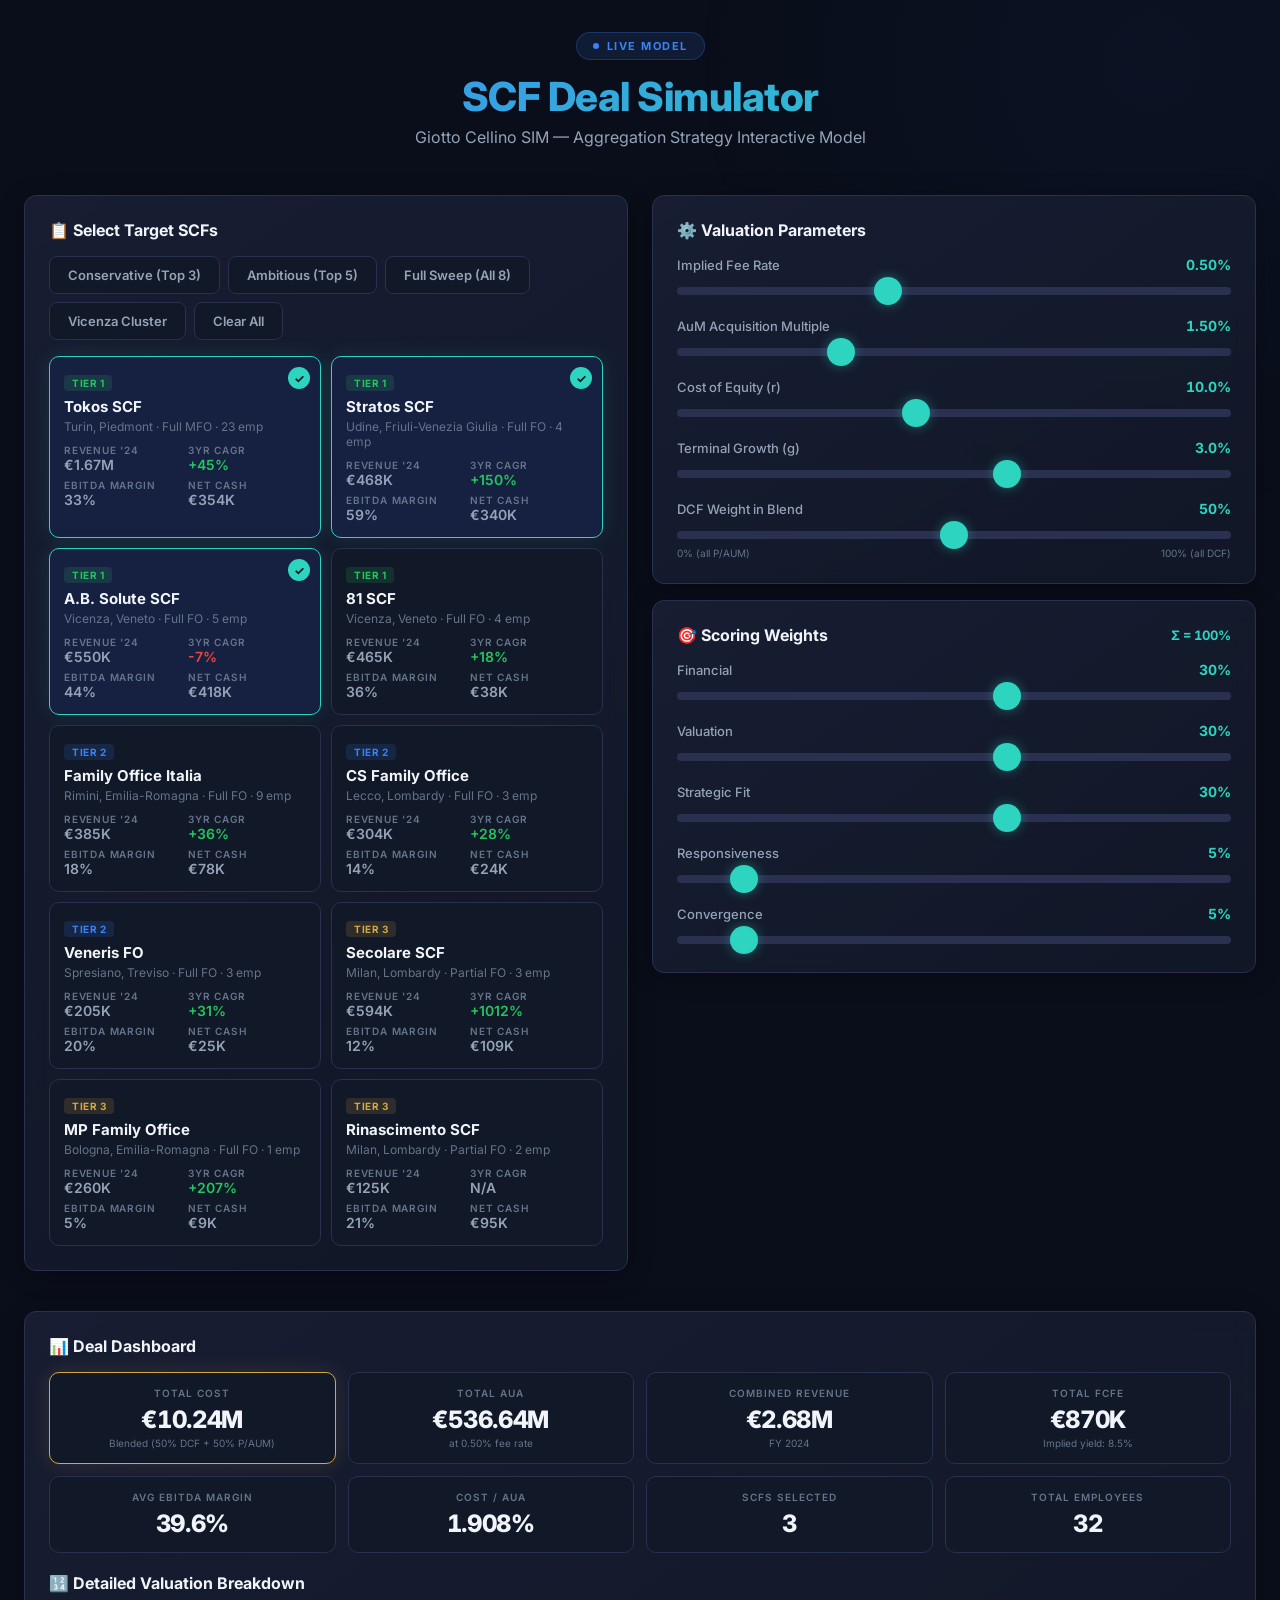
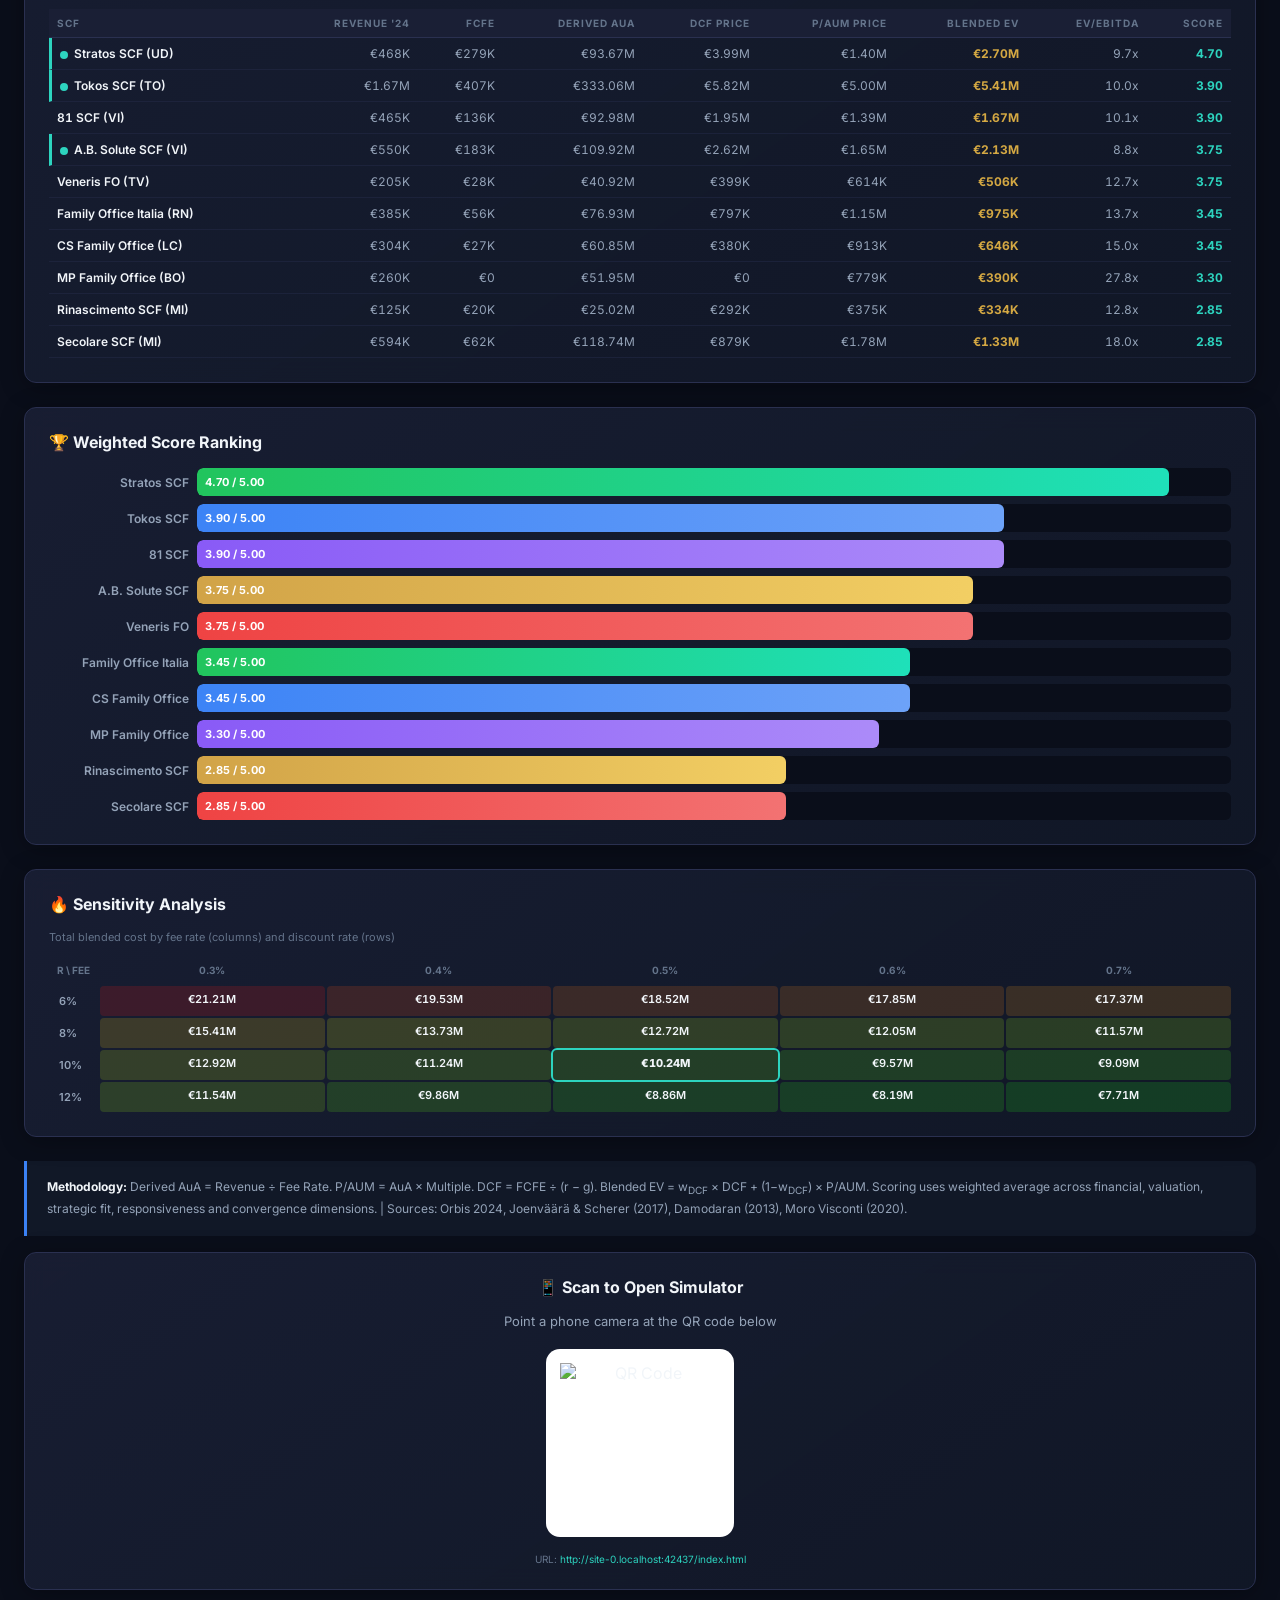
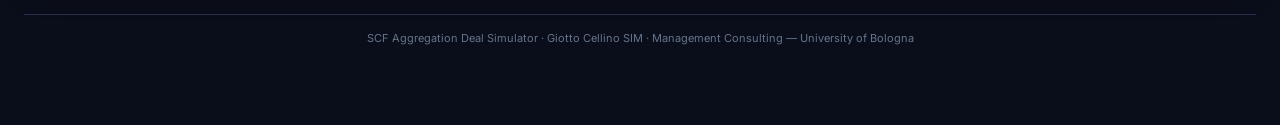
==== index.html @ 6fa48bc0 "Update index.html" ====
<!DOCTYPE html>
<html lang="en">

<head>
    <meta charset="UTF-8">
    <meta name="viewport" content="width=device-width, initial-scale=1.0, maximum-scale=1.0, user-scalable=no">
    <title>SCF Deal Simulator, Giotto Cellino SIM</title>
    <meta name="description" content="An Interactive deal simulator for the SCF aggregation, under Giotto Cellino">
    <link rel="preconnect" href="https://fonts.googleapis.com">
    <link href="https://fonts.googleapis.com/css2?family=Inter:wght@300;400;500;600;700;800&display=swap"
        rel="stylesheet">
    <style>
        /* ==========================================================
       DESIGN TOKENS
       ========================================================== */
        :root {
            --bg: #0a0e1a;
            --bg2: #111827;
            --card: #1a1f35;
            --card-hover: #1e2440;
            --card-sel: #162040;
            --bdr: #2a3050;
            --blue: #3b82f6;
            --teal: #2dd4bf;
            --gold: #d4a843;
            --green: #22c55e;
            --red: #ef4444;
            --txt: #f1f5f9;
            --txt2: #94a3b8;
            --txt3: #64748b;
            --font: 'Inter', -apple-system, BlinkMacSystemFont, sans-serif;
            --r: 12px;
        }

        *,
        *::before,
        *::after {
            margin: 0;
            padding: 0;
            box-sizing: border-box;
        }

        html {
            -webkit-text-size-adjust: 100%;
        }

        body {
            font-family: var(--font);
            background: var(--bg);
            color: var(--txt);
            min-height: 100vh;
            overflow-x: hidden;
            -webkit-font-smoothing: antialiased;
        }

        body::before {
            content: '';
            position: fixed;
            top: -50%;
            right: -30%;
            width: 80vw;
            height: 80vw;
            background: radial-gradient(circle, rgba(59, 130, 246, .04) 0%, transparent 65%);
            pointer-events: none;
            z-index: 0;
        }

        /* ==========================================================
       LAYOUT
       ========================================================== */
        .wrap {
            position: relative;
            z-index: 1;
            max-width: 1400px;
            margin: 0 auto;
            padding: 16px 12px 80px;
        }

        @media(min-width:640px) {
            .wrap {
                padding: 32px 24px 80px;
            }
        }

        /* Header */
        .hdr {
            text-align: center;
            margin-bottom: 24px;
        }

        @media(min-width:640px) {
            .hdr {
                margin-bottom: 48px;
            }
        }

        .badge {
            display: inline-flex;
            align-items: center;
            gap: 8px;
            padding: 6px 16px;
            border-radius: 999px;
            background: rgba(59, 130, 246, .12);
            border: 1px solid rgba(59, 130, 246, .25);
            font-size: 11px;
            font-weight: 700;
            color: var(--blue);
            text-transform: uppercase;
            letter-spacing: 1.5px;
            margin-bottom: 12px;
        }

        .badge::before {
            content: '';
            width: 6px;
            height: 6px;
            background: var(--blue);
            border-radius: 50%;
            animation: pulse 2s infinite;
        }

        @keyframes pulse {

            0%,
            100% {
                opacity: 1
            }

            50% {
                opacity: .4
            }
        }

        .hdr h1 {
            font-size: 24px;
            font-weight: 800;
            background: linear-gradient(135deg, #3b82f6, #2dd4bf);
            -webkit-background-clip: text;
            -webkit-text-fill-color: transparent;
            background-clip: text;
            letter-spacing: -.5px;
            margin-bottom: 6px;
        }

        @media(min-width:640px) {
            .hdr h1 {
                font-size: 40px;
            }
        }

        .hdr p {
            color: var(--txt2);
            font-size: 13px;
        }

        @media(min-width:640px) {
            .hdr p {
                font-size: 16px;
            }
        }

        /* Cards */
        .card {
            background: linear-gradient(145deg, rgba(26, 31, 53, .9), rgba(17, 24, 39, .95));
            border: 1px solid var(--bdr);
            border-radius: var(--r);
            padding: 16px;
            box-shadow: 0 4px 24px rgba(0, 0, 0, .3);
            backdrop-filter: blur(12px);
            margin-bottom: 16px;
            animation: fadeUp .5s ease both;
        }

        @media(min-width:640px) {
            .card {
                padding: 24px;
                margin-bottom: 24px;
            }
        }

        .card-t {
            font-size: 16px;
            font-weight: 700;
            color: var(--txt);
            margin-bottom: 16px;
        }

        /* Main 2-col grid */
        .grid2 {
            display: grid;
            grid-template-columns: 1fr;
            gap: 16px;
            margin-bottom: 16px;
        }

        @media(min-width:1024px) {
            .grid2 {
                grid-template-columns: 1fr 1fr;
                gap: 24px;
            }
        }

        /* ==========================================================
       QUICK-SELECT BUTTONS
       ========================================================== */
        .qbtns {
            display: grid;
            grid-template-columns: 1fr 1fr;
            gap: 8px;
            margin-bottom: 16px;
        }

        .qbtn {
            padding: 12px 8px;
            font-size: 12px;
            font-weight: 600;
            background: var(--bg2);
            border: 1px solid var(--bdr);
            border-radius: 8px;
            color: var(--txt2);
            cursor: pointer;
            text-align: center;
            font-family: var(--font);
            transition: all .2s;
            -webkit-tap-highlight-color: transparent;
            touch-action: manipulation;
        }

        .qbtn:last-child {
            grid-column: 1/-1;
        }

        .qbtn:hover,
        .qbtn:active,
        .qbtn.active {
            border-color: var(--blue);
            color: var(--blue);
            background: rgba(59, 130, 246, .1);
        }

        @media(min-width:640px) {
            .qbtns {
                display: flex;
                flex-wrap: wrap;
                gap: 8px;
            }

            .qbtn {
                padding: 10px 18px;
                font-size: 13px;
            }

            .qbtn:last-child {
                grid-column: auto;
            }
        }

        /* ==========================================================
       SCF CARDS GRID
       ========================================================== */
        .scf-grid {
            display: grid;
            grid-template-columns: 1fr;
            gap: 10px;
        }

        @media(min-width:640px) {
            .scf-grid {
                grid-template-columns: 1fr 1fr;
            }
        }

        @media(min-width:1400px) {
            .scf-grid {
                grid-template-columns: 1fr 1fr 1fr;
            }
        }

        .scf {
            position: relative;
            background: var(--bg2);
            border: 1.5px solid var(--bdr);
            border-radius: 10px;
            padding: 14px;
            cursor: pointer;
            user-select: none;
            transition: all .2s;
            -webkit-tap-highlight-color: transparent;
        }

        .scf:hover {
            background: var(--card-hover);
            border-color: var(--blue);
        }

        .scf:active {
            transform: scale(.98);
        }

        .scf.sel {
            background: var(--card-sel);
            border-color: var(--teal);
            box-shadow: 0 0 20px rgba(45, 212, 191, .12);
        }

        .scf .chk {
            position: absolute;
            top: 10px;
            right: 10px;
            width: 22px;
            height: 22px;
            background: var(--teal);
            border-radius: 50%;
            display: none;
            align-items: center;
            justify-content: center;
            font-size: 12px;
            font-weight: 700;
            color: var(--bg);
        }

        .scf.sel .chk {
            display: flex;
        }

        .scf .tier {
            display: inline-block;
            padding: 2px 8px;
            border-radius: 4px;
            font-size: 10px;
            font-weight: 700;
            text-transform: uppercase;
            letter-spacing: .5px;
            margin-bottom: 6px;
        }

        .t1 {
            background: rgba(34, 197, 94, .15);
            color: var(--green);
        }

        .t2 {
            background: rgba(59, 130, 246, .15);
            color: var(--blue);
        }

        .t3 {
            background: rgba(212, 168, 67, .15);
            color: var(--gold);
        }

        .scf .nm {
            font-size: 15px;
            font-weight: 700;
            margin-bottom: 3px;
        }

        .scf .loc {
            font-size: 12px;
            color: var(--txt3);
            margin-bottom: 10px;
        }

        .scf .metrics {
            display: grid;
            grid-template-columns: 1fr 1fr;
            gap: 6px;
        }

        .scf .ml {
            font-size: 10px;
            font-weight: 600;
            text-transform: uppercase;
            letter-spacing: .8px;
            color: var(--txt3);
        }

        .scf .mv {
            font-size: 14px;
            font-weight: 600;
            color: var(--txt2);
        }

        .pos {
            color: var(--green) !important;
        }

        .neg {
            color: var(--red) !important;
        }

        /* ==========================================================
       SLIDERS
       ========================================================== */
        .ctrl {
            margin-bottom: 18px;
        }

        .ctrl:last-child {
            margin-bottom: 0;
        }

        .ctrl-lbl {
            display: flex;
            justify-content: space-between;
            align-items: center;
            margin-bottom: 6px;
        }

        .ctrl-lbl span:first-child {
            font-size: 13px;
            font-weight: 500;
            color: var(--txt2);
        }

        .ctrl-v {
            font-size: 14px;
            font-weight: 700;
            color: var(--teal);
            font-variant-numeric: tabular-nums;
        }

        input[type=range] {
            -webkit-appearance: none;
            appearance: none;
            width: 100%;
            height: 8px;
            background: var(--bdr);
            border-radius: 4px;
            outline: none;
            cursor: pointer;
            touch-action: pan-x;
        }

        input[type=range]::-webkit-slider-thumb {
            -webkit-appearance: none;
            appearance: none;
            width: 28px;
            height: 28px;
            background: var(--teal);
            border-radius: 50%;
            box-shadow: 0 0 12px rgba(45, 212, 191, .4);
        }

        input[type=range]::-moz-range-thumb {
            width: 28px;
            height: 28px;
            background: var(--teal);
            border-radius: 50%;
            box-shadow: 0 0 12px rgba(45, 212, 191, .4);
            border: none;
        }

        .wt-total {
            margin-top: 10px;
            padding: 8px 12px;
            background: var(--bg);
            border-radius: 8px;
            font-size: 12px;
            color: var(--txt3);
        }

        .wt-total strong {
            font-variant-numeric: tabular-nums;
        }

        /* ==========================================================
       RESULT TILES
       ========================================================== */
        .rtiles {
            display: grid;
            grid-template-columns: 1fr 1fr;
            gap: 8px;
            margin-bottom: 12px;
        }

        @media(min-width:640px) {
            .rtiles {
                grid-template-columns: repeat(4, 1fr);
                gap: 12px;
            }
        }

        .rt {
            background: var(--bg2);
            border: 1px solid var(--bdr);
            border-radius: 10px;
            padding: 14px 10px;
            text-align: center;
        }

        .rt.hl {
            border-color: var(--gold);
            box-shadow: 0 0 20px rgba(212, 168, 67, .15);
        }

        .rt .rl {
            font-size: 10px;
            font-weight: 600;
            text-transform: uppercase;
            letter-spacing: 1px;
            color: var(--txt3);
            margin-bottom: 6px;
        }

        .rt .rv {
            font-size: 18px;
            font-weight: 800;
            color: var(--txt);
            font-variant-numeric: tabular-nums;
            letter-spacing: -.3px;
        }

        @media(min-width:640px) {
            .rt .rv {
                font-size: 24px;
            }
        }

        .rt .rs {
            font-size: 10px;
            color: var(--txt3);
            margin-top: 3px;
        }

        /* ==========================================================
       VALUATION TABLE
       ========================================================== */
        .tbl-wrap {
            overflow-x: auto;
            -webkit-overflow-scrolling: touch;
            margin-top: 12px;
        }

        .tbl {
            width: 100%;
            border-collapse: separate;
            border-spacing: 0;
            font-size: 12px;
            min-width: 650px;
        }

        .tbl thead th {
            position: sticky;
            top: 0;
            background: var(--card);
            font-size: 10px;
            font-weight: 700;
            text-transform: uppercase;
            letter-spacing: 1px;
            color: var(--txt3);
            padding: 8px 8px;
            text-align: right;
            border-bottom: 1px solid var(--bdr);
            white-space: nowrap;
        }

        .tbl thead th:first-child {
            text-align: left;
        }

        .tbl tbody td {
            padding: 8px 8px;
            text-align: right;
            color: var(--txt2);
            border-bottom: 1px solid rgba(42, 48, 80, .4);
            font-variant-numeric: tabular-nums;
            white-space: nowrap;
        }

        .tbl tbody td:first-child {
            text-align: left;
            font-weight: 600;
            color: var(--txt);
        }

        .tbl tbody tr:hover {
            background: rgba(59, 130, 246, .05);
        }

        .tbl tbody tr.sel-row td:first-child {
            border-left: 3px solid var(--teal);
        }

        /* ==========================================================
       BAR CHART
       ========================================================== */
        .bars {
            display: flex;
            flex-direction: column;
            gap: 8px;
            margin-top: 8px;
        }

        .bar-row {
            display: flex;
            align-items: center;
            gap: 8px;
        }

        .bar-name {
            width: 80px;
            font-size: 11px;
            font-weight: 600;
            color: var(--txt2);
            text-align: right;
            flex-shrink: 0;
            overflow: hidden;
            text-overflow: ellipsis;
            white-space: nowrap;
        }

        @media(min-width:640px) {
            .bar-name {
                width: 140px;
                font-size: 12px;
            }
        }

        .bar-track {
            flex: 1;
            height: 28px;
            background: var(--bg);
            border-radius: 6px;
            overflow: hidden;
        }

        .bar-fill {
            height: 100%;
            border-radius: 6px;
            display: flex;
            align-items: center;
            padding-left: 8px;
            font-size: 11px;
            font-weight: 700;
            color: #fff;
            white-space: nowrap;
            transition: width .5s cubic-bezier(.25, .46, .45, .94);
            min-width: fit-content;
        }

        /* ==========================================================
       SENSITIVITY HEATMAP
       ========================================================== */
        .sens-wrap {
            overflow-x: auto;
            -webkit-overflow-scrolling: touch;
        }

        .sens {
            display: grid;
            gap: 2px;
            font-size: 11px;
            min-width: 400px;
        }

        .sh {
            font-weight: 700;
            color: var(--txt3);
            padding: 8px;
            text-align: center;
            font-size: 10px;
            text-transform: uppercase;
        }

        .srl {
            font-weight: 600;
            color: var(--txt2);
            padding: 8px 10px;
            display: flex;
            align-items: center;
            white-space: nowrap;
            font-size: 11px;
        }

        .sc {
            padding: 6px;
            text-align: center;
            font-weight: 600;
            font-variant-numeric: tabular-nums;
            border-radius: 4px;
            font-size: 11px;
        }

        .sc.base {
            outline: 2px solid var(--teal);
            font-weight: 800;
        }

        /* Methodology */
        .meth {
            margin-top: 16px;
            padding: 16px 20px;
            background: var(--bg2);
            border-left: 3px solid var(--blue);
            border-radius: 0 8px 8px 0;
            font-size: 12px;
            color: var(--txt2);
            line-height: 1.7;
        }

        .meth strong {
            color: var(--txt);
        }

        /* QR */
        .qr-card {
            text-align: center;
            padding: 24px 16px;
        }

        .qr-card img {
            display: block;
            width: 160px;
            height: 160px;
            margin: 0 auto;
        }

        .qr-bg {
            display: inline-block;
            padding: 14px;
            background: #fff;
            border-radius: 14px;
            margin: 12px 0;
        }

        /* Footer */
        .ftr {
            text-align: center;
            margin-top: 24px;
            padding-top: 16px;
            border-top: 1px solid var(--bdr);
            font-size: 11px;
            color: var(--txt3);
        }

        /* Animations */
        @keyframes fadeUp {
            from {
                opacity: 0;
                transform: translateY(16px)
            }

            to {
                opacity: 1;
                transform: translateY(0)
            }
        }

        .card:nth-child(2) {
            animation-delay: .08s;
        }

        .card:nth-child(3) {
            animation-delay: .16s;
        }

        .card:nth-child(4) {
            animation-delay: .24s;
        }
    </style>
</head>

<body>
    <div class="wrap">

        <!-- HEADER -->
        <div class="hdr">
            <div class="badge">Live Model</div>
            <h1>SCF Deal Simulator</h1>
            <p>Giotto Cellino SIM — Aggregation Strategy Interactive Model</p>
        </div>

        <div class="grid2">
            <!-- ========== LEFT: SCF SELECTION ========== -->
            <div class="card">
                <div class="card-t">📋 Select Target SCFs</div>
                <div class="qbtns" id="qbtns"></div>
                <div class="scf-grid" id="scf-grid"></div>
            </div>

            <!-- ========== RIGHT: PARAMETERS ========== -->
            <div style="display:flex;flex-direction:column;gap:16px">
                <!-- Valuation Assumptions -->
                <div class="card" style="margin-bottom:0">
                    <div class="card-t">⚙️ Valuation Parameters</div>
                    <div class="ctrl">
                        <div class="ctrl-lbl"><span>Implied Fee Rate</span><span class="ctrl-v" id="v-fee">0.50%</span>
                        </div>
                        <input type="range" id="s-fee" min="0.2" max="1" step="0.01" value="0.5" oninput="up()">
                    </div>
                    <div class="ctrl">
                        <div class="ctrl-lbl"><span>AuM Acquisition Multiple</span><span class="ctrl-v"
                                id="v-aum">1.50%</span></div>
                        <input type="range" id="s-aum" min="0.5" max="4" step="0.05" value="1.5" oninput="up()">
                    </div>
                    <div class="ctrl">
                        <div class="ctrl-lbl"><span>Cost of Equity (r)</span><span class="ctrl-v"
                                id="v-disc">10.0%</span></div>
                        <input type="range" id="s-disc" min="4" max="18" step="0.5" value="10" oninput="up()">
                    </div>
                    <div class="ctrl">
                        <div class="ctrl-lbl"><span>Terminal Growth (g)</span><span class="ctrl-v"
                                id="v-grow">3.0%</span></div>
                        <input type="range" id="s-grow" min="0" max="5" step="0.5" value="3" oninput="up()">
                    </div>
                    <div class="ctrl">
                        <div class="ctrl-lbl"><span>DCF Weight in Blend</span><span class="ctrl-v"
                                id="v-dcfw">50%</span></div>
                        <input type="range" id="s-dcfw" min="0" max="100" step="5" value="50" oninput="up()">
                        <div
                            style="display:flex;justify-content:space-between;font-size:10px;color:var(--txt3);margin-top:4px">
                            <span>0% (all P/AUM)</span><span>100% (all DCF)</span>
                        </div>
                    </div>
                </div>

                <!-- Scoring Weights -->
                <div class="card" style="margin-bottom:0">
                    <div style="display:flex;justify-content:space-between;align-items:center;margin-bottom:16px">
                        <div class="card-t" style="margin-bottom:0">🎯 Scoring Weights</div>
                        <span id="tw"
                            style="font-size:13px;font-weight:700;color:var(--teal);font-variant-numeric:tabular-nums">Σ
                            = 100%</span>
                    </div>
                    <div class="ctrl">
                        <div class="ctrl-lbl"><span>Financial</span><span class="ctrl-v" id="v-wf">30%</span></div>
                        <input type="range" id="s-wf" min="0" max="50" step="5" value="30" oninput="up()">
                    </div>
                    <div class="ctrl">
                        <div class="ctrl-lbl"><span>Valuation</span><span class="ctrl-v" id="v-wv">30%</span></div>
                        <input type="range" id="s-wv" min="0" max="50" step="5" value="30" oninput="up()">
                    </div>
                    <div class="ctrl">
                        <div class="ctrl-lbl"><span>Strategic Fit</span><span class="ctrl-v" id="v-ws">30%</span></div>
                        <input type="range" id="s-ws" min="0" max="50" step="5" value="30" oninput="up()">
                    </div>
                    <div class="ctrl">
                        <div class="ctrl-lbl"><span>Responsiveness</span><span class="ctrl-v" id="v-wr">5%</span></div>
                        <input type="range" id="s-wr" min="0" max="50" step="5" value="5" oninput="up()">
                    </div>
                    <div class="ctrl">
                        <div class="ctrl-lbl"><span>Convergence</span><span class="ctrl-v" id="v-wc">5%</span></div>
                        <input type="range" id="s-wc" min="0" max="50" step="5" value="5" oninput="up()">
                    </div>
                </div>
            </div>
        </div>

        <!-- ========== DEAL DASHBOARD ========== -->
        <div class="card">
            <div class="card-t">📊 Deal Dashboard</div>
            <div class="rtiles" id="tiles-top"></div>
            <div class="rtiles" id="tiles-bot"></div>

            <!-- Valuation Table -->
            <div class="card-t" style="margin-top:20px">🔢 Detailed Valuation Breakdown</div>
            <div class="tbl-wrap">
                <table class="tbl">
                    <thead>
                        <tr>
                            <th>SCF</th>
                            <th>Revenue '24</th>
                            <th>FCFE</th>
                            <th>Derived AuA</th>
                            <th>DCF Price</th>
                            <th>P/AUM Price</th>
                            <th>Blended EV</th>
                            <th>EV/EBITDA</th>
                            <th>Score</th>
                        </tr>
                    </thead>
                    <tbody id="vtbody"></tbody>
                </table>
            </div>
        </div>

        <!-- ========== RANKING ========== -->
        <div class="card">
            <div class="card-t">🏆 Weighted Score Ranking</div>
            <div class="bars" id="bars"></div>
        </div>

        <!-- ========== SENSITIVITY ========== -->
        <div class="card">
            <div class="card-t">🔥 Sensitivity Analysis</div>
            <p style="font-size:11px;color:var(--txt3);margin-bottom:12px">Total blended cost by fee rate (columns) and
                discount rate (rows)</p>
            <div class="sens-wrap">
                <div class="sens" id="sens"></div>
            </div>
        </div>

        <!-- Methodology -->
        <div class="meth">
            <strong>Methodology:</strong> Derived AuA = Revenue ÷ Fee Rate. P/AUM = AuA × Multiple.
            DCF = FCFE ÷ (r − g). Blended EV = w<sub>DCF</sub> × DCF + (1−w<sub>DCF</sub>) × P/AUM.
            Scoring uses weighted average across financial, valuation, strategic fit, responsiveness and convergence
            dimensions.
            | Sources: Orbis 2024, Joenväärä &amp; Scherer (2017), Damodaran (2013), Moro Visconti (2020).
        </div>

        <!-- QR Code -->
        <div class="card qr-card" style="margin-top:16px">
            <div class="card-t">📱 Scan to Open Simulator</div>
            <p style="color:var(--txt2);font-size:13px;margin-bottom:8px">Point a phone camera at the QR code below</p>
            <div class="qr-bg"><img id="qr-img" src="" alt="QR Code"></div>
            <p style="font-size:10px;color:var(--txt3);margin-top:4px">URL: <span id="qr-url"
                    style="color:var(--teal)">loading…</span></p>
        </div>

        <div class="ftr">SCF Aggregation Deal Simulator · Giotto Cellino SIM · Management Consulting — University of
            Bologna</div>
    </div>

    <script>
        /* ==================================================================
           DATA — Edit SCF information here.
           Each object = one SCF target. Add/remove as needed.
           ================================================================== */
        const D = [
            { id: "tokos", name: "Tokos SCF", city: "TO", region: "Turin, Piedmont", tier: 1, emp: 23, rev: 1665292, ebitda: 542000, fcfe: 407310, cash: 354000, cagr: 0.45, fo: "Full MFO", dist: 36, sF: 5, sV: 3, sS: 5, sR: 0, sC: 0 },
            { id: "stratos", name: "Stratos SCF", city: "UD", region: "Udine, Friuli-Venezia Giulia", tier: 1, emp: 4, rev: 468329, ebitda: 278000, fcfe: 279383, cash: 340000, cagr: 1.50, fo: "Full FO", dist: 154, sF: 5, sV: 4, sS: 5, sR: 5, sC: 5 },
            { id: "absolut", name: "A.B. Solute SCF", city: "VI", region: "Vicenza, Veneto", tier: 1, emp: 5, rev: 549593, ebitda: 242000, fcfe: 183184, cash: 418000, cagr: -0.07, fo: "Full FO", dist: 40, sF: 4, sV: 5, sS: 3.5, sR: 0, sC: 0 },
            { id: "81scf", name: "81 SCF", city: "VI", region: "Vicenza, Veneto", tier: 1, emp: 4, rev: 464888, ebitda: 166000, fcfe: 136310, cash: 38000, cagr: 0.18, fo: "Full FO", dist: 34, sF: 4, sV: 4, sS: 5, sR: 0, sC: 0 },
            { id: "foitalia", name: "Family Office Italia", city: "RN", region: "Rimini, Emilia-Romagna", tier: 2, emp: 9, rev: 384647, ebitda: 71000, fcfe: 55764, cash: 78000, cagr: 0.36, fo: "Full FO", dist: 236, sF: 4, sV: 4, sS: 3.5, sR: 0, sC: 0 },
            { id: "csfo", name: "CS Family Office", city: "LC", region: "Lecco, Lombardy", tier: 2, emp: 3, rev: 304252, ebitda: 43000, fcfe: 26567, cash: 24000, cagr: 0.28, fo: "Full FO", dist: 228, sF: 3, sV: 5, sS: 3.5, sR: 0, sC: 0 },
            { id: "veneris", name: "Veneris FO", city: "TV", region: "Spresiano, Treviso", tier: 2, emp: 3, rev: 204614, ebitda: 40000, fcfe: 27906, cash: 25000, cagr: 0.31, fo: "Full FO", dist: 72, sF: 3, sV: 5, sS: 4.5, sR: 0, sC: 0 },
            { id: "secolare", name: "Secolare SCF", city: "MI", region: "Milan, Lombardy", tier: 3, emp: 3, rev: 593717, ebitda: 74000, fcfe: 61540, cash: 109000, cagr: 10.12, fo: "Partial FO", dist: 233, sF: 3, sV: 4, sS: 2.5, sR: 0, sC: 0 },
            { id: "mpfo", name: "MP Family Office", city: "BO", region: "Bologna, Emilia-Romagna", tier: 3, emp: 1, rev: 259736, ebitda: 14000, fcfe: 0, cash: 9000, cagr: 2.07, fo: "Full FO", dist: 130, sF: 2, sV: 5, sS: 4, sR: 0, sC: 0 },
            { id: "rinascimento", name: "Rinascimento SCF", city: "MI", region: "Milan, Lombardy", tier: 3, emp: 2, rev: 125105, ebitda: 26000, fcfe: 20447, cash: 95000, cagr: null, fo: "Partial FO", dist: 243, sF: 2, sV: 5, sS: 2.5, sR: 0, sC: 0 },
        ];

        const SCENARIOS = {
            conservative: ["tokos", "stratos", "absolut"],
            ambitious: ["tokos", "stratos", "absolut", "81scf", "foitalia"],
            fullsweep: ["tokos", "stratos", "absolut", "81scf", "foitalia", "secolare", "veneris", "csfo"],
            vicenza: ["stratos", "absolut", "81scf"],
            none: [],
        };
        const SCEN_LABELS = [
            { label: "Conservative (Top 3)", k: "conservative" },
            { label: "Ambitious (Top 5)", k: "ambitious" },
            { label: "Full Sweep (All 8)", k: "fullsweep" },
            { label: "Vicenza Cluster", k: "vicenza" },
            { label: "Clear All", k: "none" },
        ];

        const BAR_COLORS = [
            'linear-gradient(90deg,hsl(142,71%,45%),hsl(168,76%,50%))',
            'linear-gradient(90deg,hsl(217,91%,60%),hsl(217,91%,70%))',
            'linear-gradient(90deg,hsl(258,90%,66%),hsl(258,90%,76%))',
            'linear-gradient(90deg,hsl(40,60%,55%),hsl(45,85%,67%))',
            'linear-gradient(90deg,hsl(0,84%,60%),hsl(0,84%,70%))',
        ];
        const FEES = [0.003, 0.004, 0.005, 0.006, 0.007];
        const DISCS = [0.06, 0.08, 0.10, 0.12];

        /* ==================================================================
           STATE
           ================================================================== */
        let sel = new Set(SCENARIOS.conservative);

        /* ==================================================================
           HELPERS
           ================================================================== */
        function fmt(v) {
            if (v == null || isNaN(v)) return '—';
            if (Math.abs(v) >= 1e9) return '€' + (v / 1e9).toFixed(2) + 'B';
            if (Math.abs(v) >= 1e6) return '€' + (v / 1e6).toFixed(2) + 'M';
            if (Math.abs(v) >= 1e3) return '€' + (v / 1e3).toFixed(0) + 'K';
            return '€' + v.toFixed(0);
        }
        function gp() {
            return {
                fee: +document.getElementById('s-fee').value / 100,
                aum: +document.getElementById('s-aum').value / 100,
                disc: +document.getElementById('s-disc').value / 100,
                grow: +document.getElementById('s-grow').value / 100,
                dcfw: +document.getElementById('s-dcfw').value / 100,
                wF: +document.getElementById('s-wf').value / 100,
                wV: +document.getElementById('s-wv').value / 100,
                wS: +document.getElementById('s-ws').value / 100,
                wR: +document.getElementById('s-wr').value / 100,
                wC: +document.getElementById('s-wc').value / 100,
            };
        }
        function val(s, p) {
            const aua = s.rev / p.fee;
            const pAUM = aua * p.aum;
            let dcf = 0;
            if (p.disc > p.grow && s.fcfe > 0) dcf = s.fcfe / (p.disc - p.grow);
            const bl = p.dcfw * dcf + (1 - p.dcfw) * pAUM;
            const evEb = s.ebitda > 0 ? bl / s.ebitda : null;
            return { aua, dcf, pAUM, bl, evEb };
        }
        function score(s, p) {
            const tw = p.wF + p.wV + p.wS + p.wR + p.wC;
            if (tw === 0) return 0;
            return (s.sF * p.wF + s.sV * p.wV + s.sS * p.wS + s.sR * p.wR + s.sC * p.wC) / tw;
        }

        /* ==================================================================
           BUILD UI
           ================================================================== */
        function buildQbtns() {
            const c = document.getElementById('qbtns');
            SCEN_LABELS.forEach(b => {
                const btn = document.createElement('button');
                btn.className = 'qbtn';
                btn.textContent = b.label;
                btn.onclick = () => { sel = new Set(SCENARIOS[b.k] || []); render(); };
                c.appendChild(btn);
            });
        }

        function renderCards() {
            const g = document.getElementById('scf-grid');
            g.innerHTML = '';
            D.forEach(s => {
                const isSel = sel.has(s.id);
                const cagrTxt = s.cagr !== null ? (s.cagr >= 0 ? '+' : '') + (s.cagr * 100).toFixed(0) + '%' : 'N/A';
                const margin = ((s.ebitda / s.rev) * 100).toFixed(0) + '%';
                const d = document.createElement('div');
                d.className = 'scf' + (isSel ? ' sel' : '');
                d.onclick = () => { if (sel.has(s.id)) sel.delete(s.id); else sel.add(s.id); render(); };
                d.innerHTML = `
      <div class="chk">✓</div>
      <span class="tier t${s.tier}">Tier ${s.tier}</span>
      <div class="nm">${s.name}</div>
      <div class="loc">${s.region} · ${s.fo} · ${s.emp} emp</div>
      <div class="metrics">
        <div><div class="ml">Revenue '24</div><div class="mv">${fmt(s.rev)}</div></div>
        <div><div class="ml">3yr CAGR</div><div class="mv ${s.cagr !== null ? (s.cagr >= 0 ? 'pos' : 'neg') : ''}">${cagrTxt}</div></div>
        <div><div class="ml">EBITDA Margin</div><div class="mv">${margin}</div></div>
        <div><div class="ml">Net Cash</div><div class="mv">${fmt(s.cash)}</div></div>
      </div>`;
                g.appendChild(d);
            });
        }

        function render() {
            const p = gp();

            // Update slider labels
            document.getElementById('v-fee').textContent = (p.fee * 100).toFixed(2) + '%';
            document.getElementById('v-aum').textContent = (p.aum * 100).toFixed(2) + '%';
            document.getElementById('v-disc').textContent = (p.disc * 100).toFixed(1) + '%';
            document.getElementById('v-grow').textContent = (p.grow * 100).toFixed(1) + '%';
            document.getElementById('v-dcfw').textContent = (p.dcfw * 100).toFixed(0) + '%';
            document.getElementById('v-wf').textContent = (p.wF * 100).toFixed(0) + '%';
            document.getElementById('v-wv').textContent = (p.wV * 100).toFixed(0) + '%';
            document.getElementById('v-ws').textContent = (p.wS * 100).toFixed(0) + '%';
            document.getElementById('v-wr').textContent = (p.wR * 100).toFixed(0) + '%';
            document.getElementById('v-wc').textContent = (p.wC * 100).toFixed(0) + '%';
            const tw = p.wF + p.wV + p.wS + p.wR + p.wC;
            const twEl = document.getElementById('tw');
            twEl.textContent = 'Σ = ' + (tw * 100).toFixed(0) + '%';
            twEl.style.color = Math.abs(tw - 1) < .001 ? 'var(--teal)' : 'var(--red)';

            renderCards();

            // Compute all valuations + scores
            const all = D.map(s => ({ ...s, ...val(s, p), sc: score(s, p), isSel: sel.has(s.id) }))
                .sort((a, b) => b.sc - a.sc);

            const selArr = all.filter(s => s.isSel);

            // Totals
            const tCost = selArr.reduce((s, v) => s + v.bl, 0);
            const tAuA = selArr.reduce((s, v) => s + v.aua, 0);
            const tRev = selArr.reduce((s, v) => s + v.rev, 0);
            const tFCFE = selArr.reduce((s, v) => s + v.fcfe, 0);
            const tEmp = selArr.reduce((s, v) => s + v.emp, 0);
            const tEB = selArr.reduce((s, v) => s + v.ebitda, 0);
            const margin = tRev > 0 ? tEB / tRev : 0;
            const cpAuA = tAuA > 0 ? tCost / tAuA * 100 : 0;
            const n = selArr.length;

            function tile(lbl, v, sub, hl) {
                return `<div class="rt${hl ? ' hl' : ''}"><div class="rl">${lbl}</div><div class="rv">${v}</div>${sub ? '<div class="rs">' + sub + '</div>' : ''}</div>`;
            }

            document.getElementById('tiles-top').innerHTML =
                tile('Total Cost', n ? fmt(tCost) : '—', n ? `Blended (${(p.dcfw * 100).toFixed(0)}% DCF + ${((1 - p.dcfw) * 100).toFixed(0)}% P/AUM)` : '', true) +
                tile('Total AuA', n ? fmt(tAuA) : '—', n ? `at ${(p.fee * 100).toFixed(2)}% fee rate` : '') +
                tile('Combined Revenue', n ? fmt(tRev) : '—', n ? 'FY 2024' : '') +
                tile('Total FCFE', n ? fmt(tFCFE) : '—', n ? `Implied yield: ${tCost > 0 ? (tFCFE / tCost * 100).toFixed(1) : 0}%` : '');

            document.getElementById('tiles-bot').innerHTML =
                tile('Avg EBITDA Margin', n ? (margin * 100).toFixed(1) + '%' : '—') +
                tile('Cost / AuA', n ? cpAuA.toFixed(3) + '%' : '—') +
                tile('SCFs Selected', '' + n) +
                tile('Total Employees', n ? '' + tEmp : '—');

            // Valuation table
            const tb = document.getElementById('vtbody');
            tb.innerHTML = all.map(v => {
                const cls = v.isSel ? ' class="sel-row"' : '';
                const dot = v.isSel ? `<span style="display:inline-block;width:8px;height:8px;border-radius:50%;background:var(--teal);margin-right:6px;vertical-align:middle"></span>` : '';
                return `<tr${cls}>
      <td>${dot}${v.name} (${v.city})</td>
      <td>${fmt(v.rev)}</td><td>${fmt(v.fcfe)}</td>
      <td>${fmt(v.aua)}</td><td>${fmt(v.dcf)}</td><td>${fmt(v.pAUM)}</td>
      <td style="font-weight:700;color:var(--gold)">${fmt(v.bl)}</td>
      <td>${v.evEb !== null ? v.evEb.toFixed(1) + 'x' : '—'}</td>
      <td style="font-weight:700;color:var(--teal)">${v.sc.toFixed(2)}</td>
    </tr>`;
            }).join('');

            // Ranking bars
            const barsEl = document.getElementById('bars');
            barsEl.innerHTML = all.map((v, i) => {
                const pct = (v.sc / 5 * 100).toFixed(1);
                return `<div class="bar-row">
      <div class="bar-name">${v.name}</div>
      <div class="bar-track"><div class="bar-fill" style="width:${pct}%;background:${BAR_COLORS[i % BAR_COLORS.length]}">${v.sc.toFixed(2)} / 5.00</div></div>
    </div>`;
            }).join('');

            // Sensitivity
            if (n === 0) {
                document.getElementById('sens').innerHTML = '<div style="text-align:center;color:var(--txt3);padding:20px;grid-column:1/-1">Select SCFs to see sensitivity analysis</div>';
                document.getElementById('sens').style.gridTemplateColumns = '1fr';
                return;
            }
            const sG = document.getElementById('sens');
            sG.style.gridTemplateColumns = `auto repeat(${FEES.length},1fr)`;
            let html = '<div class="sh">r \\ fee</div>';
            FEES.forEach(f => html += `<div class="sh">${(f * 100).toFixed(1)}%</div>`);
            const allVals = DISCS.map(r => FEES.map(f => {
                let t = 0; selArr.forEach(s => t += val(s, { ...p, fee: f, disc: r }).bl); return t;
            }));
            const flat = allVals.flat();
            const mn = Math.min(...flat), mx = Math.max(...flat);
            DISCS.forEach((r, ri) => {
                html += `<div class="srl">${(r * 100).toFixed(0)}%</div>`;
                FEES.forEach((f, fi) => {
                    const v = allVals[ri][fi];
                    const ratio = mx > mn ? (v - mn) / (mx - mn) : .5;
                    const hue = (1 - ratio) * 120;
                    const isBase = Math.abs(f - p.fee) < .0001 && Math.abs(r - p.disc) < .005;
                    html += `<div class="sc${isBase ? ' base' : ''}" style="background:hsla(${hue},70%,40%,.25)">${fmt(v)}</div>`;
                });
            });
            sG.innerHTML = html;
        }

        function up() { render(); }

        /* ==================================================================
           INIT
           ================================================================== */
        buildQbtns();
        render();

        // QR code auto-generation
        (function () {
            const url = window.location.href;
            document.getElementById('qr-img').src = 'https://api.qrserver.com/v1/create-qr-code/?size=360x360&margin=0&data=' + encodeURIComponent(url);
            document.getElementById('qr-url').textContent = url.length > 55 ? url.slice(0, 52) + '…' : url;
        })();
    </script>
</body>

</html>
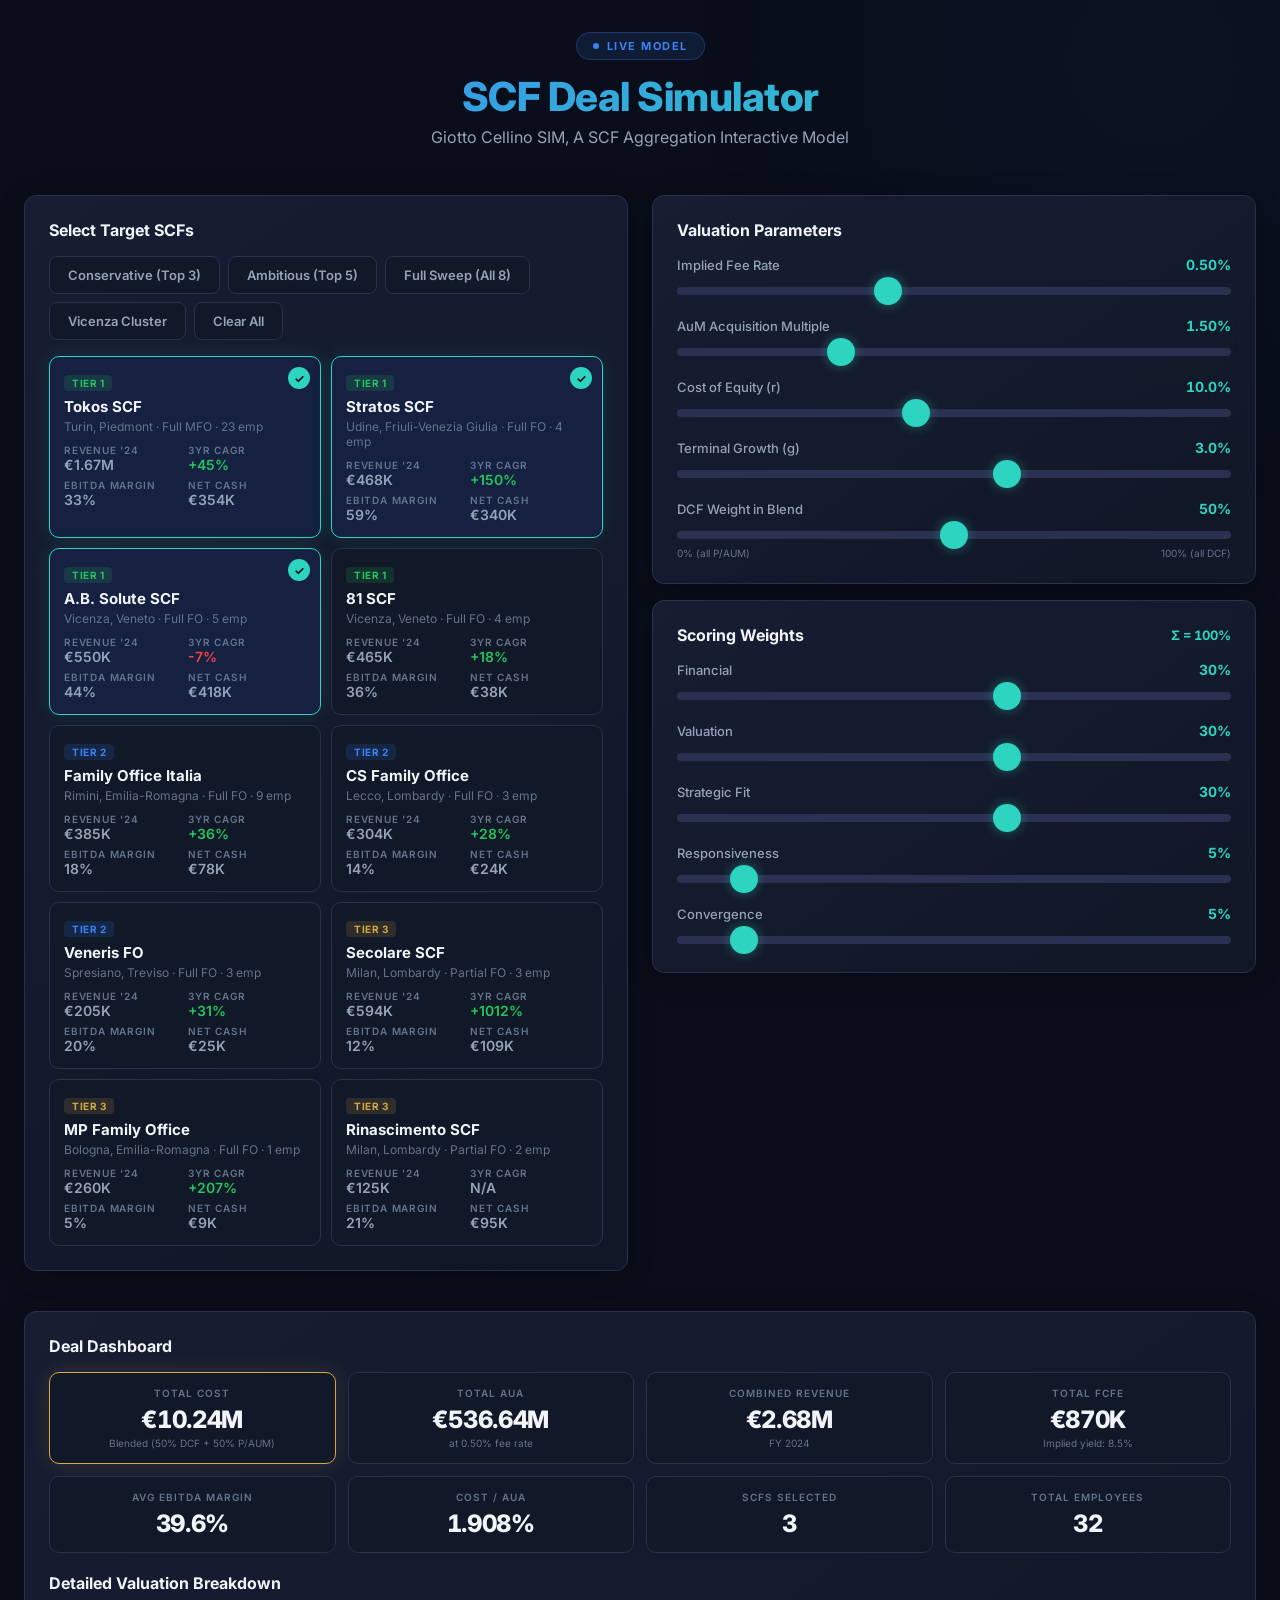
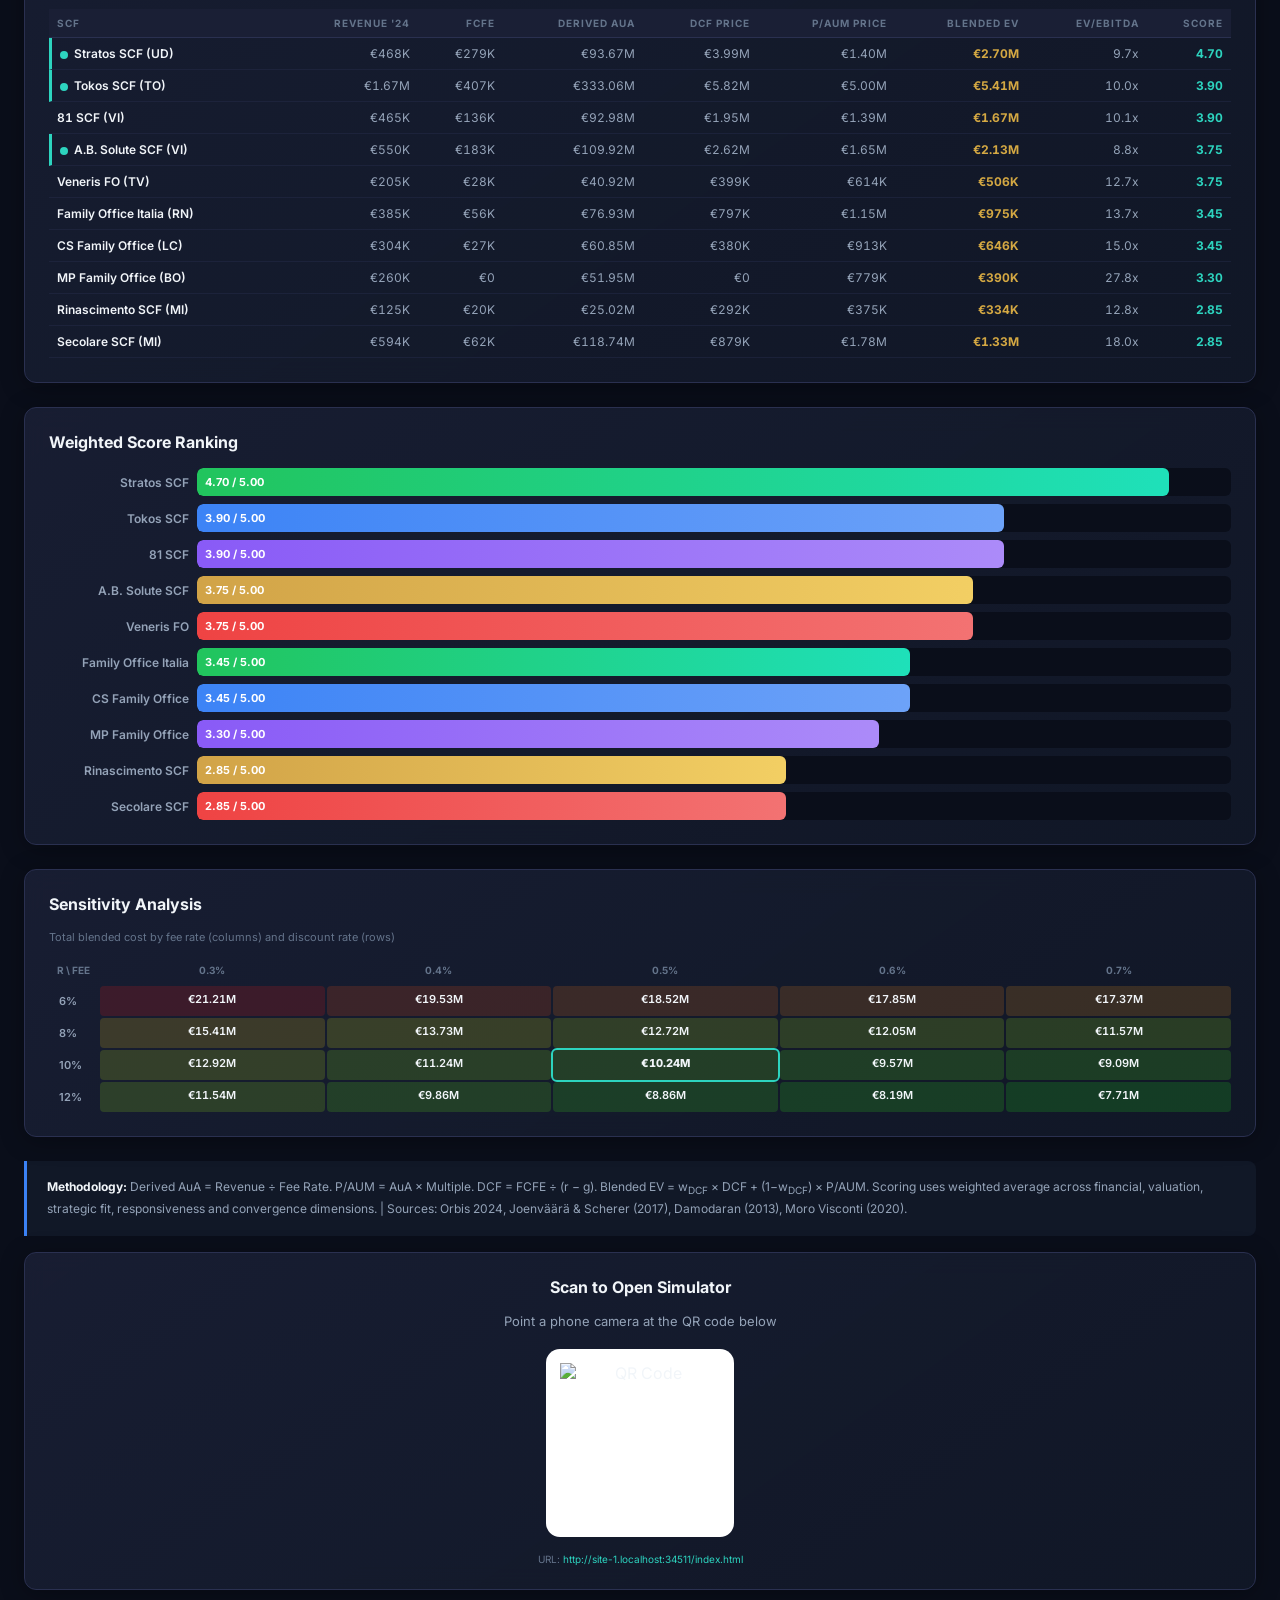
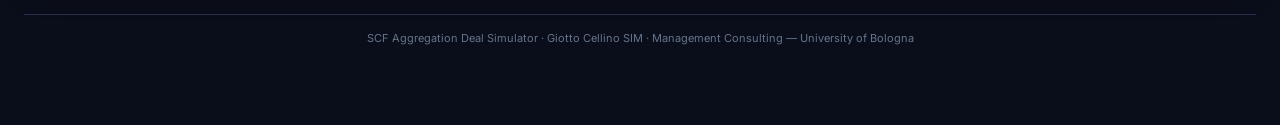
==== commit e43fb326: "Update index.html" ====
--- a/index.html
+++ b/index.html
@@ -768,13 +768,13 @@
         <div class="hdr">
             <div class="badge">Live Model</div>
             <h1>SCF Deal Simulator</h1>
-            <p>Giotto Cellino SIM — Aggregation Strategy Interactive Model</p>
+            <p>Giotto Cellino SIM, A SCF Aggregation Interactive Model</p>
         </div>
 
         <div class="grid2">
             <!-- ========== LEFT: SCF SELECTION ========== -->
             <div class="card">
-                <div class="card-t">📋 Select Target SCFs</div>
+                <div class="card-t"> Select Target SCFs</div>
                 <div class="qbtns" id="qbtns"></div>
                 <div class="scf-grid" id="scf-grid"></div>
             </div>
@@ -783,7 +783,7 @@
             <div style="display:flex;flex-direction:column;gap:16px">
                 <!-- Valuation Assumptions -->
                 <div class="card" style="margin-bottom:0">
-                    <div class="card-t">⚙️ Valuation Parameters</div>
+                    <div class="card-t"> Valuation Parameters</div>
                     <div class="ctrl">
                         <div class="ctrl-lbl"><span>Implied Fee Rate</span><span class="ctrl-v" id="v-fee">0.50%</span>
                         </div>
@@ -818,7 +818,7 @@
                 <!-- Scoring Weights -->
                 <div class="card" style="margin-bottom:0">
                     <div style="display:flex;justify-content:space-between;align-items:center;margin-bottom:16px">
-                        <div class="card-t" style="margin-bottom:0">🎯 Scoring Weights</div>
+                        <div class="card-t" style="margin-bottom:0"> Scoring Weights</div>
                         <span id="tw"
                             style="font-size:13px;font-weight:700;color:var(--teal);font-variant-numeric:tabular-nums">Σ
                             = 100%</span>
@@ -849,12 +849,12 @@
 
         <!-- ========== DEAL DASHBOARD ========== -->
         <div class="card">
-            <div class="card-t">📊 Deal Dashboard</div>
+            <div class="card-t"> Deal Dashboard</div>
             <div class="rtiles" id="tiles-top"></div>
             <div class="rtiles" id="tiles-bot"></div>
 
             <!-- Valuation Table -->
-            <div class="card-t" style="margin-top:20px">🔢 Detailed Valuation Breakdown</div>
+            <div class="card-t" style="margin-top:20px"> Detailed Valuation Breakdown</div>
             <div class="tbl-wrap">
                 <table class="tbl">
                     <thead>
@@ -877,13 +877,13 @@
 
         <!-- ========== RANKING ========== -->
         <div class="card">
-            <div class="card-t">🏆 Weighted Score Ranking</div>
+            <div class="card-t"> Weighted Score Ranking</div>
             <div class="bars" id="bars"></div>
         </div>
 
         <!-- ========== SENSITIVITY ========== -->
         <div class="card">
-            <div class="card-t">🔥 Sensitivity Analysis</div>
+            <div class="card-t"> Sensitivity Analysis</div>
             <p style="font-size:11px;color:var(--txt3);margin-bottom:12px">Total blended cost by fee rate (columns) and
                 discount rate (rows)</p>
             <div class="sens-wrap">
@@ -902,7 +902,7 @@
 
         <!-- QR Code -->
         <div class="card qr-card" style="margin-top:16px">
-            <div class="card-t">📱 Scan to Open Simulator</div>
+            <div class="card-t"> Scan to Open Simulator</div>
             <p style="color:var(--txt2);font-size:13px;margin-bottom:8px">Point a phone camera at the QR code below</p>
             <div class="qr-bg"><img id="qr-img" src="" alt="QR Code"></div>
             <p style="font-size:10px;color:var(--txt3);margin-top:4px">URL: <span id="qr-url"
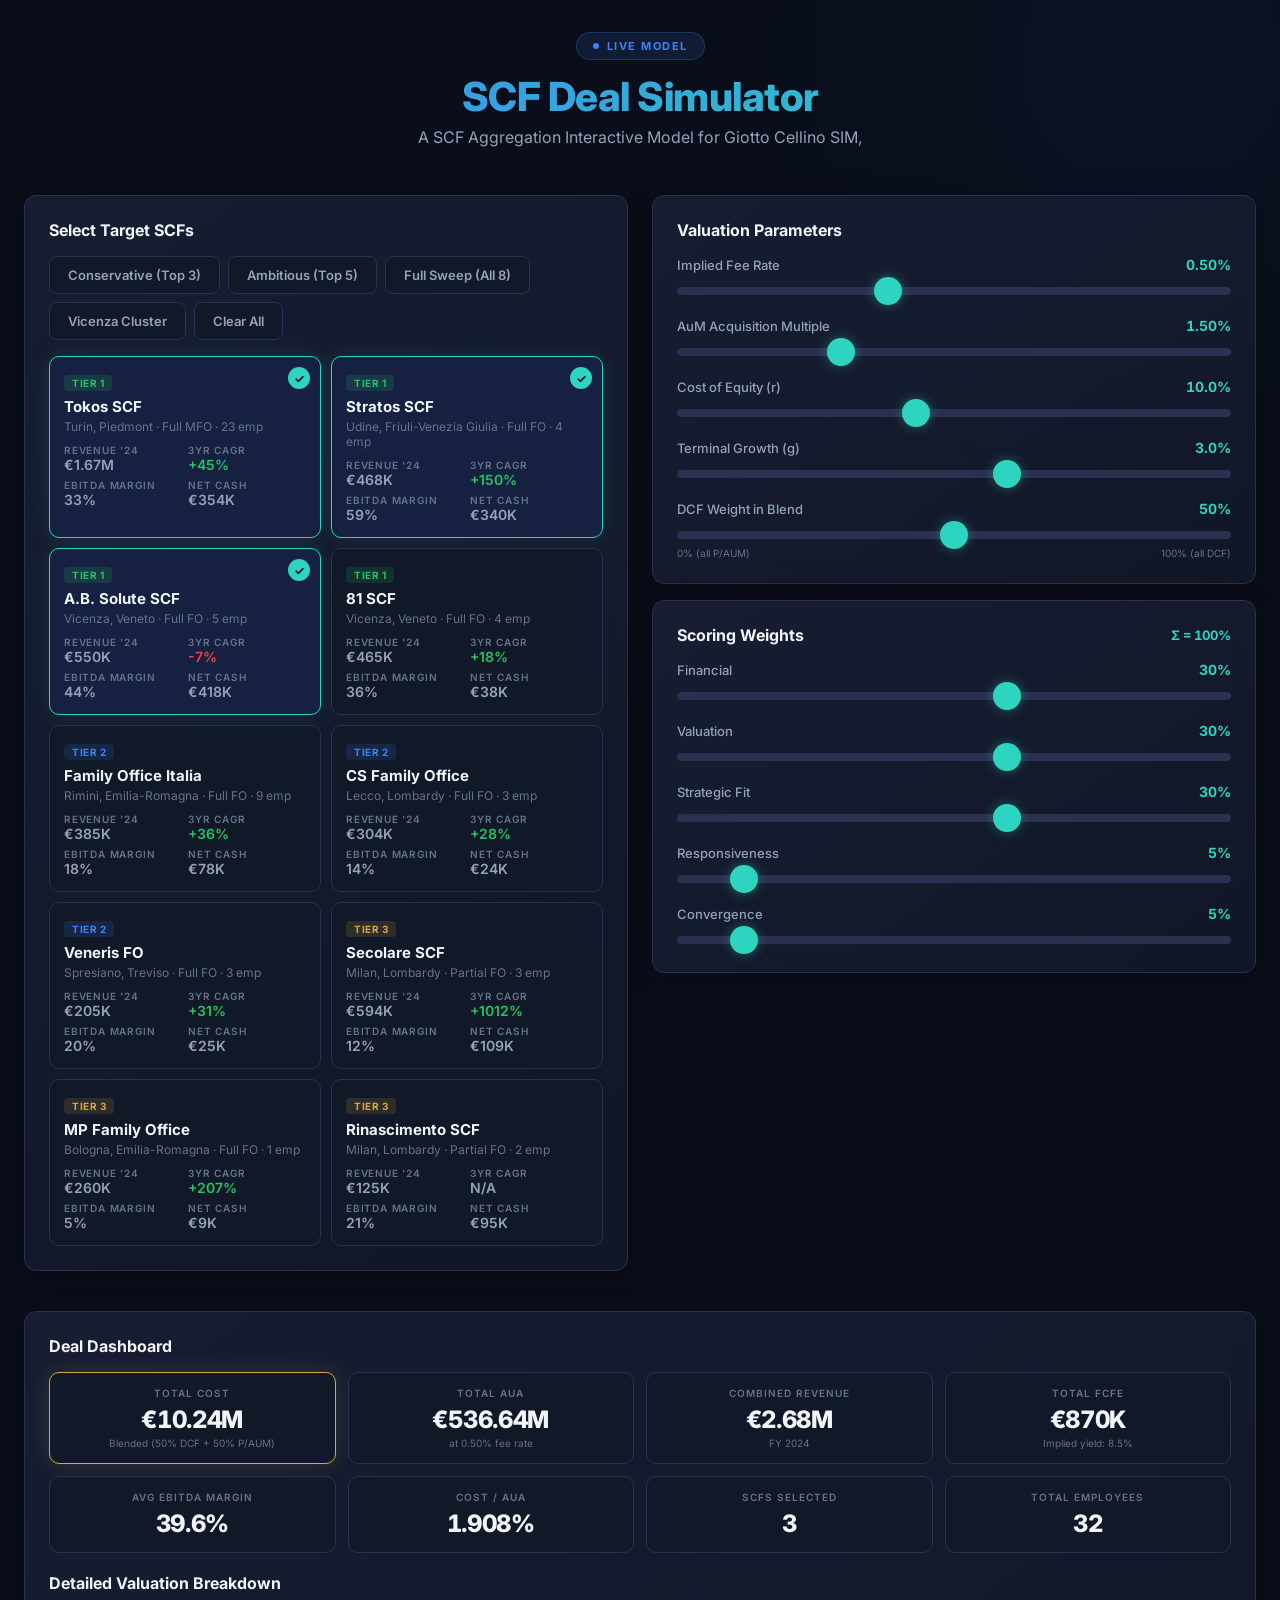
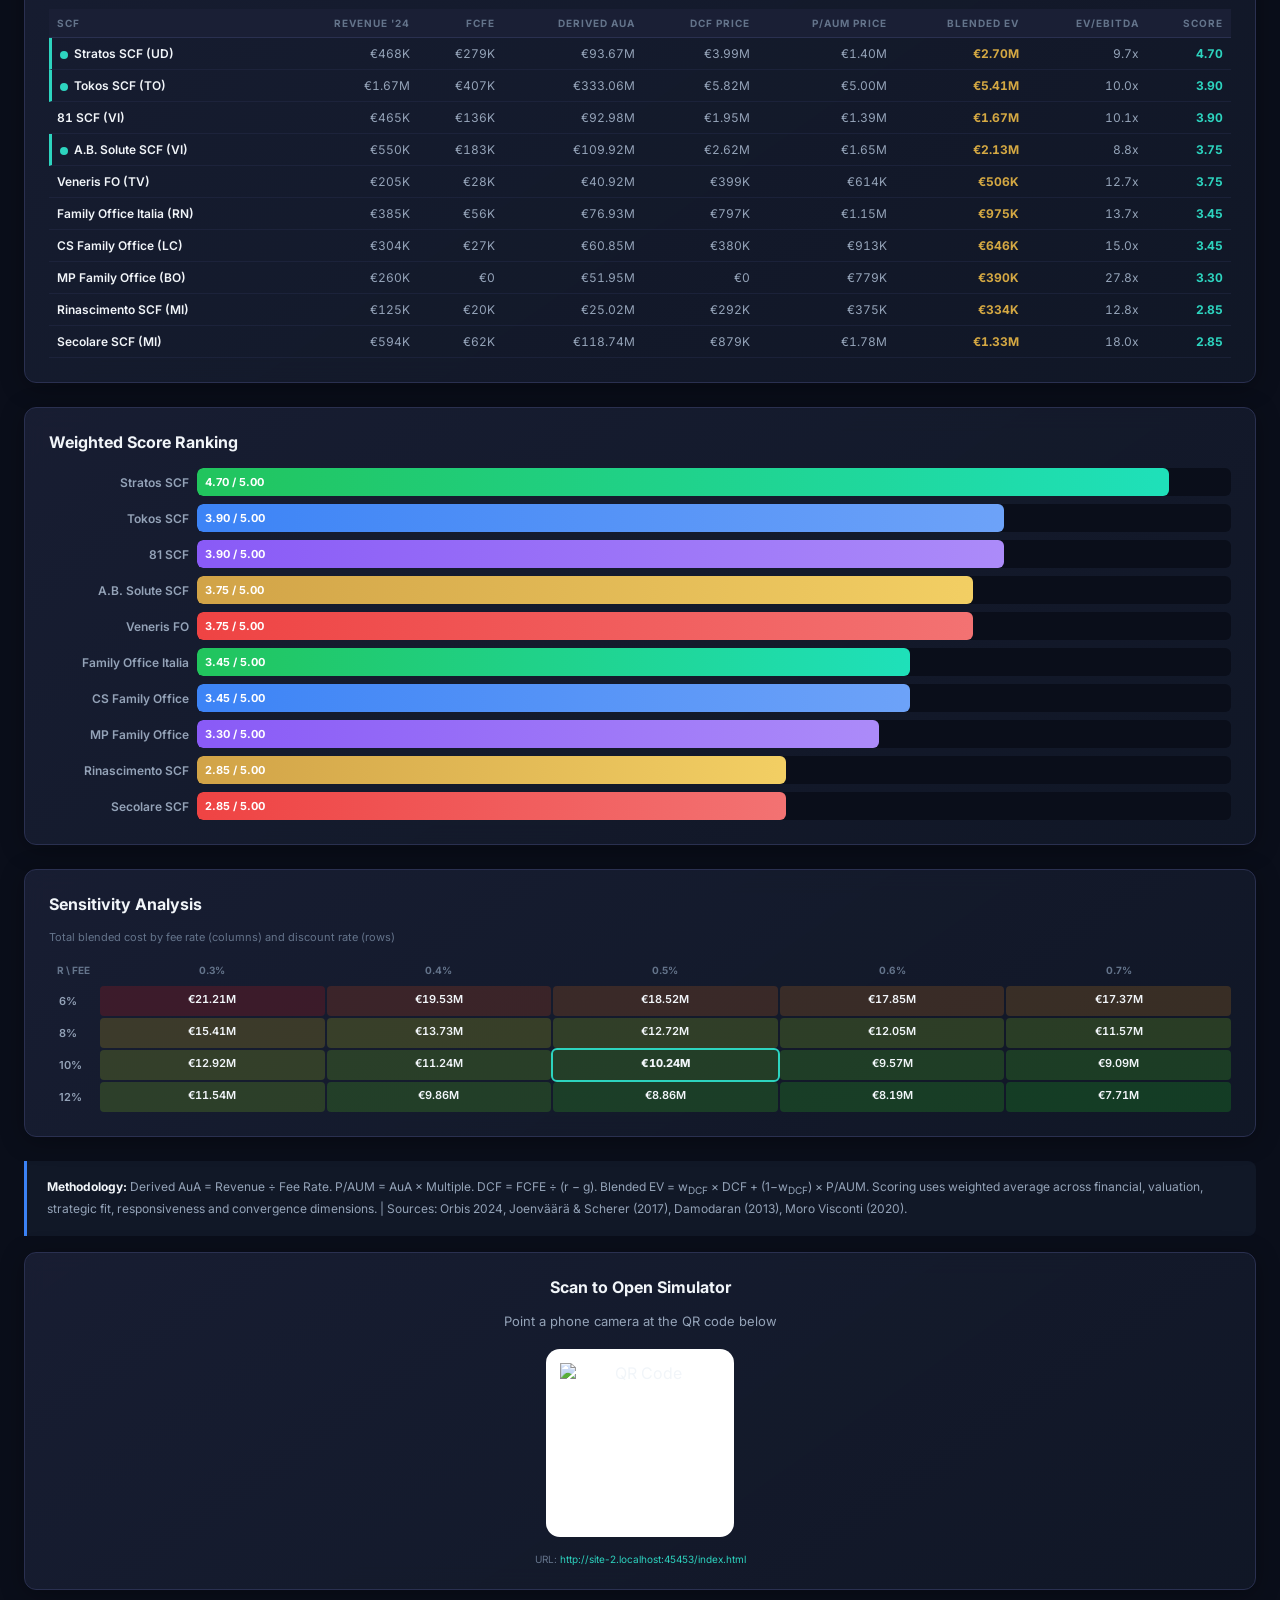
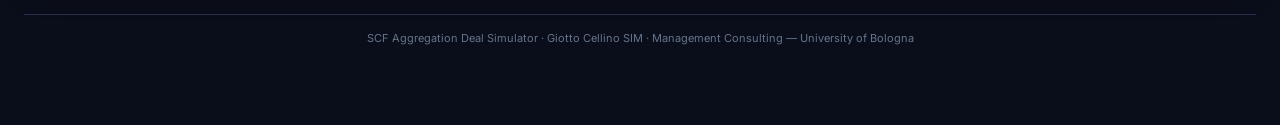
==== commit 31a4e29b: "Update index.html" ====
--- a/index.html
+++ b/index.html
@@ -768,7 +768,7 @@
         <div class="hdr">
             <div class="badge">Live Model</div>
             <h1>SCF Deal Simulator</h1>
-            <p>Giotto Cellino SIM, A SCF Aggregation Interactive Model</p>
+            <p>A SCF Aggregation Interactive Model for Giotto Cellino SIM, </p>
         </div>
 
         <div class="grid2">
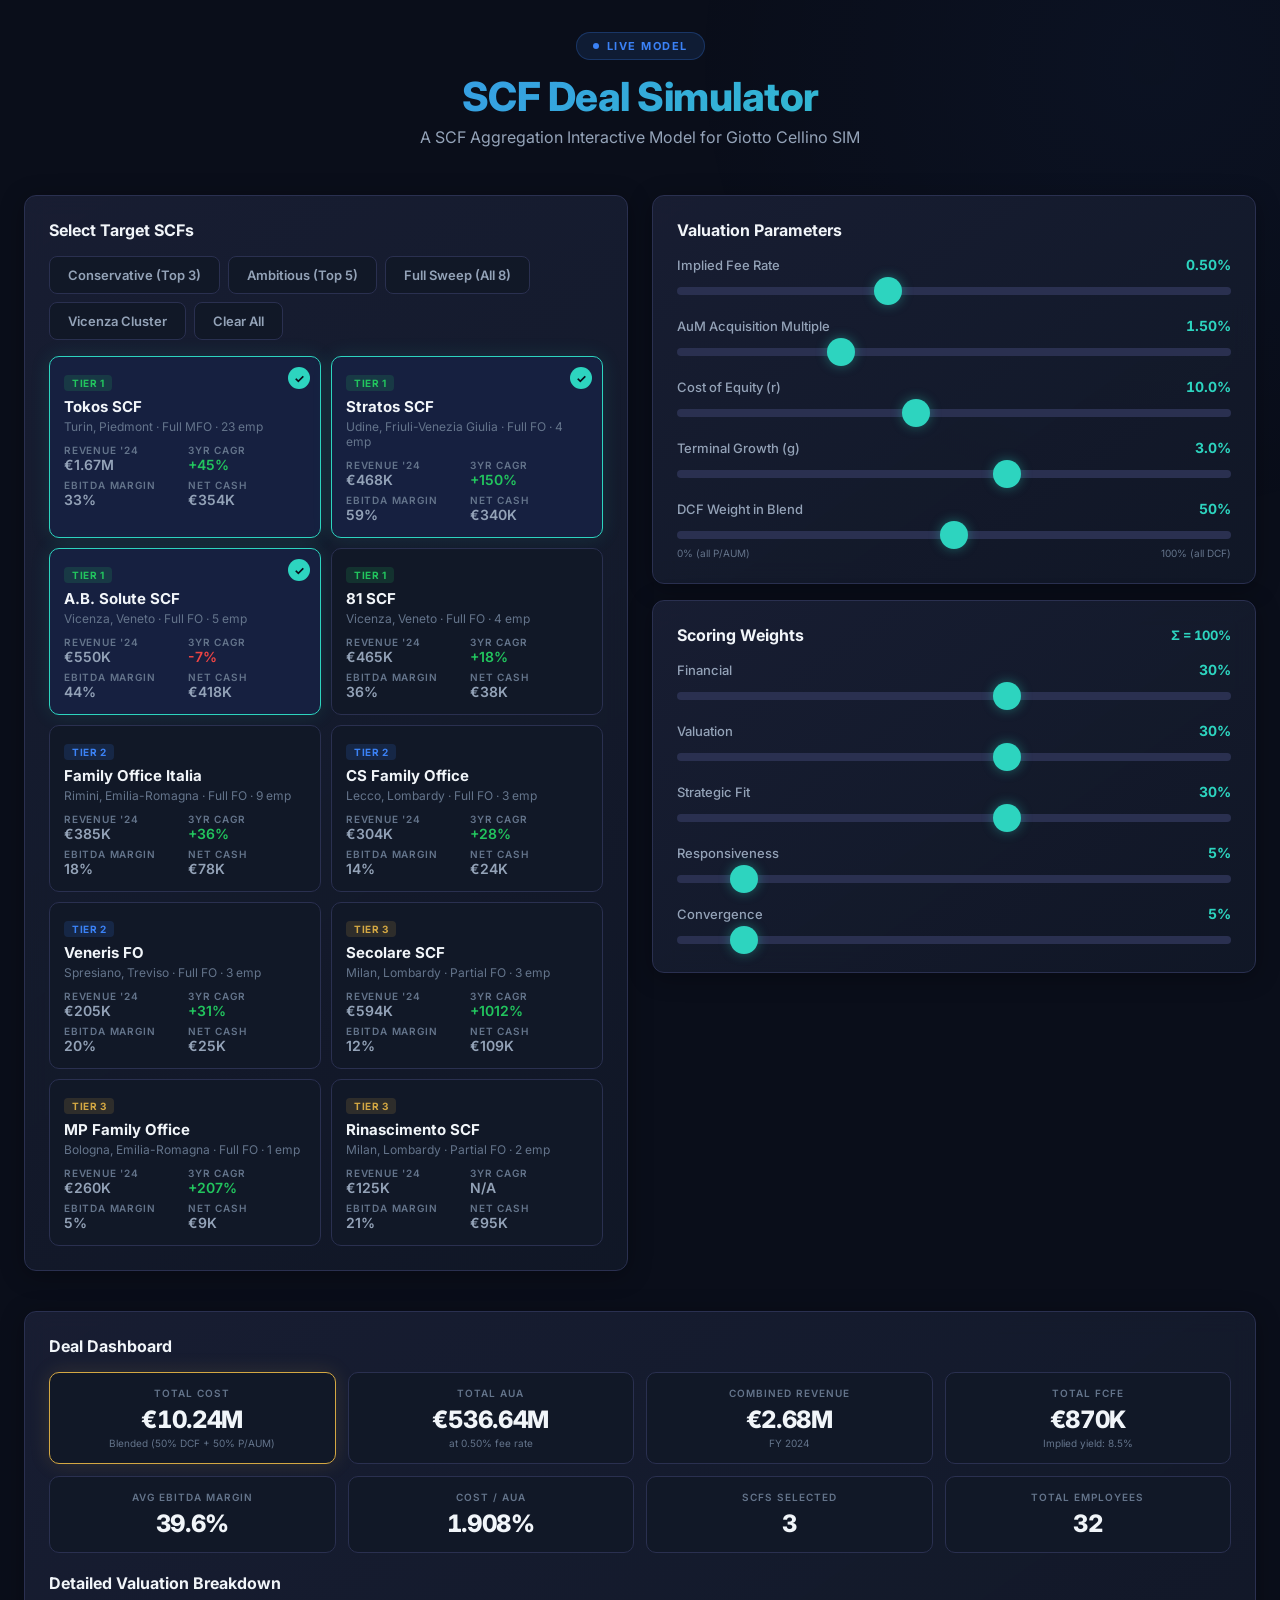
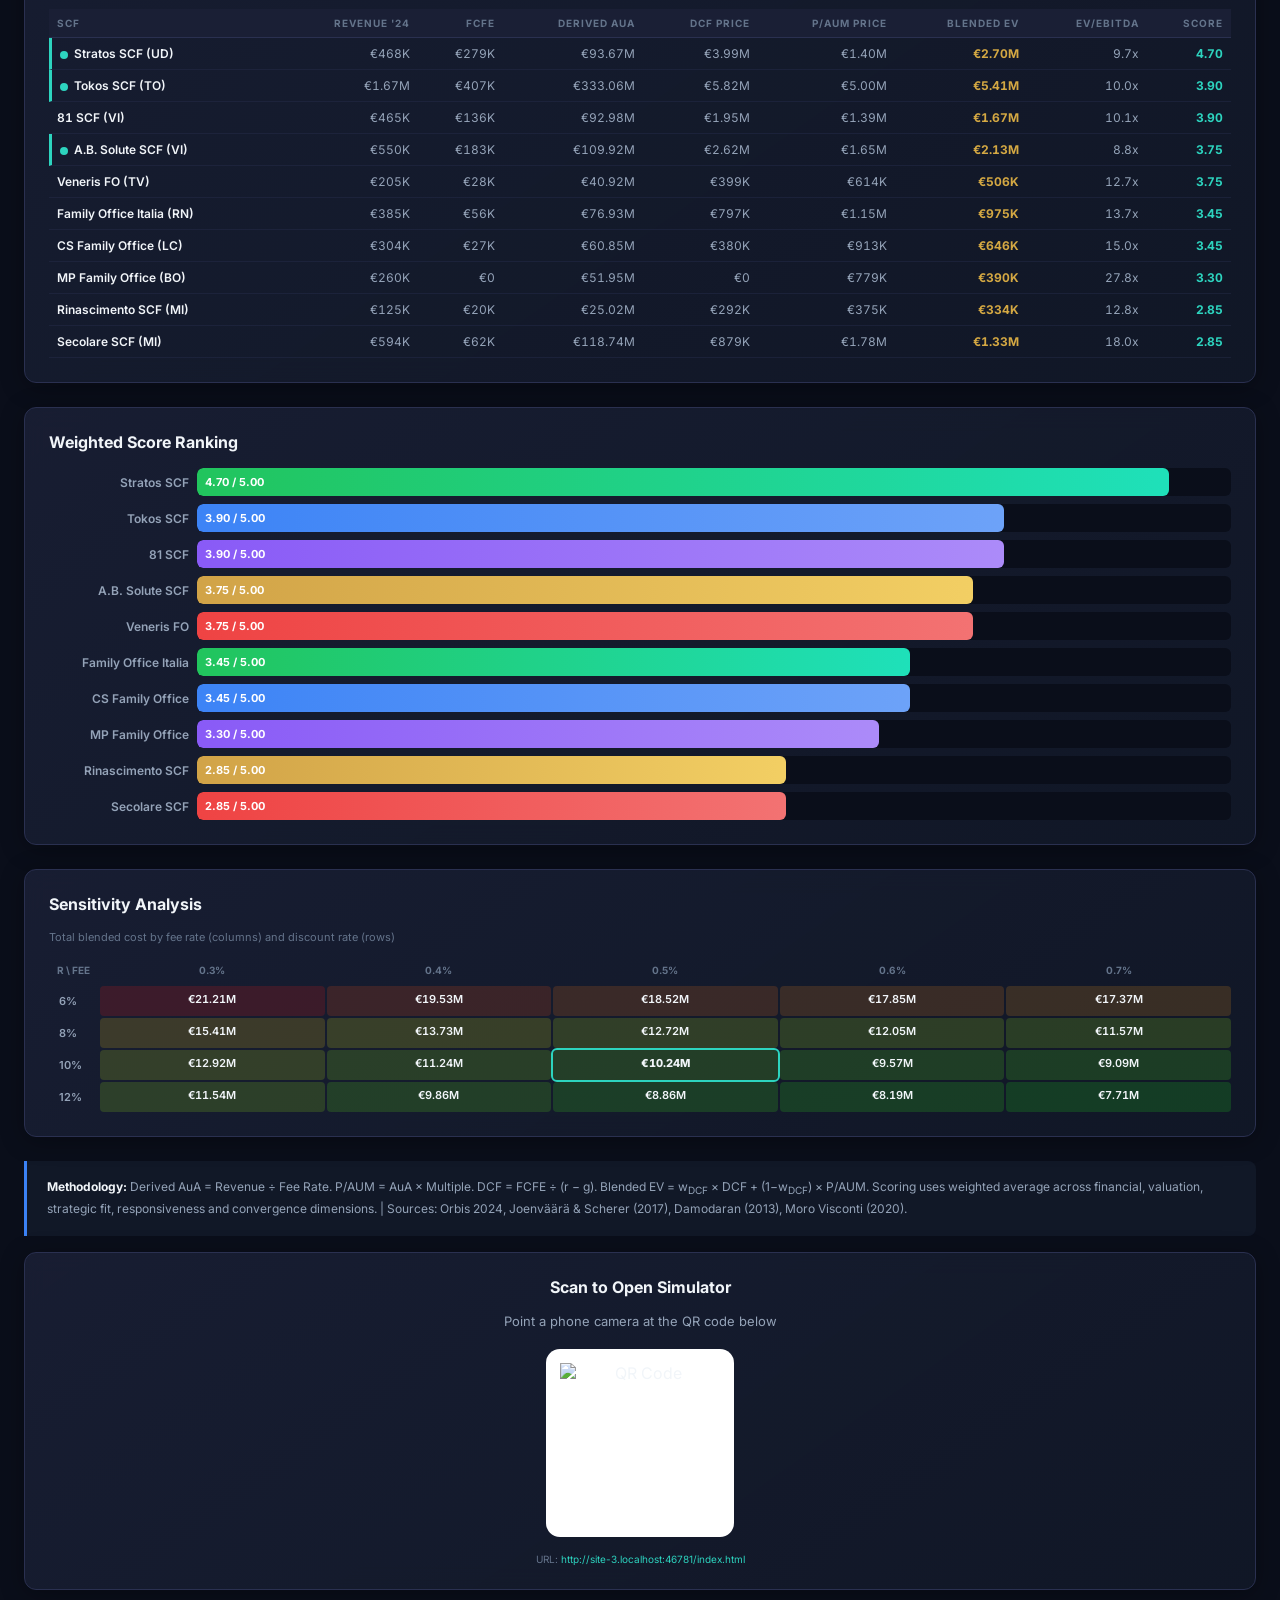
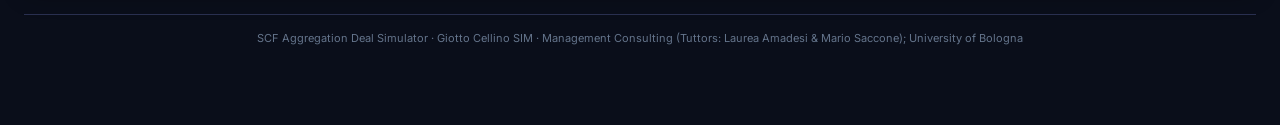
==== commit a189672e: "Update footer and header text in index.html" ====
--- a/index.html
+++ b/index.html
@@ -768,7 +768,7 @@
         <div class="hdr">
             <div class="badge">Live Model</div>
             <h1>SCF Deal Simulator</h1>
-            <p>A SCF Aggregation Interactive Model for Giotto Cellino SIM, </p>
+            <p>A SCF Aggregation Interactive Model for Giotto Cellino SIM </p>
         </div>
 
         <div class="grid2">
@@ -909,7 +909,7 @@
                     style="color:var(--teal)">loading…</span></p>
         </div>
 
-        <div class="ftr">SCF Aggregation Deal Simulator · Giotto Cellino SIM · Management Consulting — University of
+        <div class="ftr">SCF Aggregation Deal Simulator · Giotto Cellino SIM · Management Consulting (Tuttors: Laurea Amadesi & Mario Saccone); University of
             Bologna</div>
     </div>
 
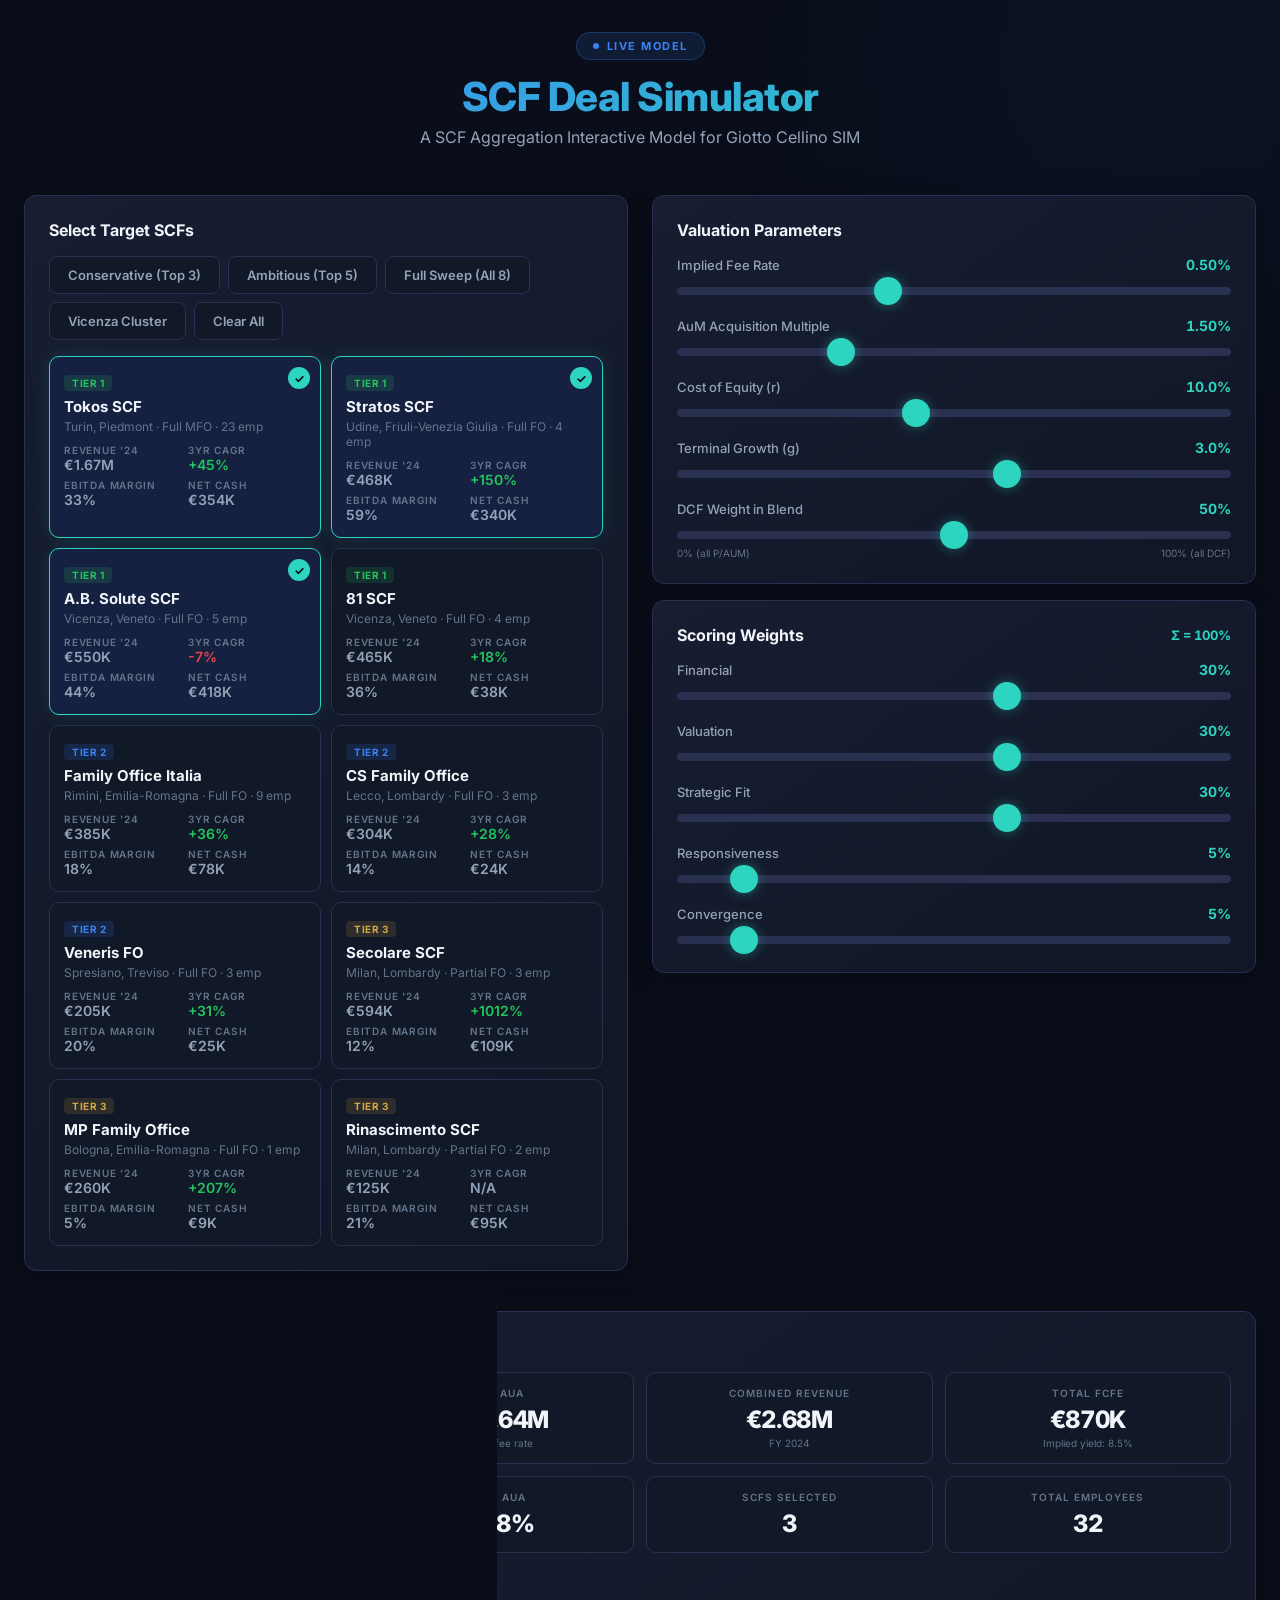
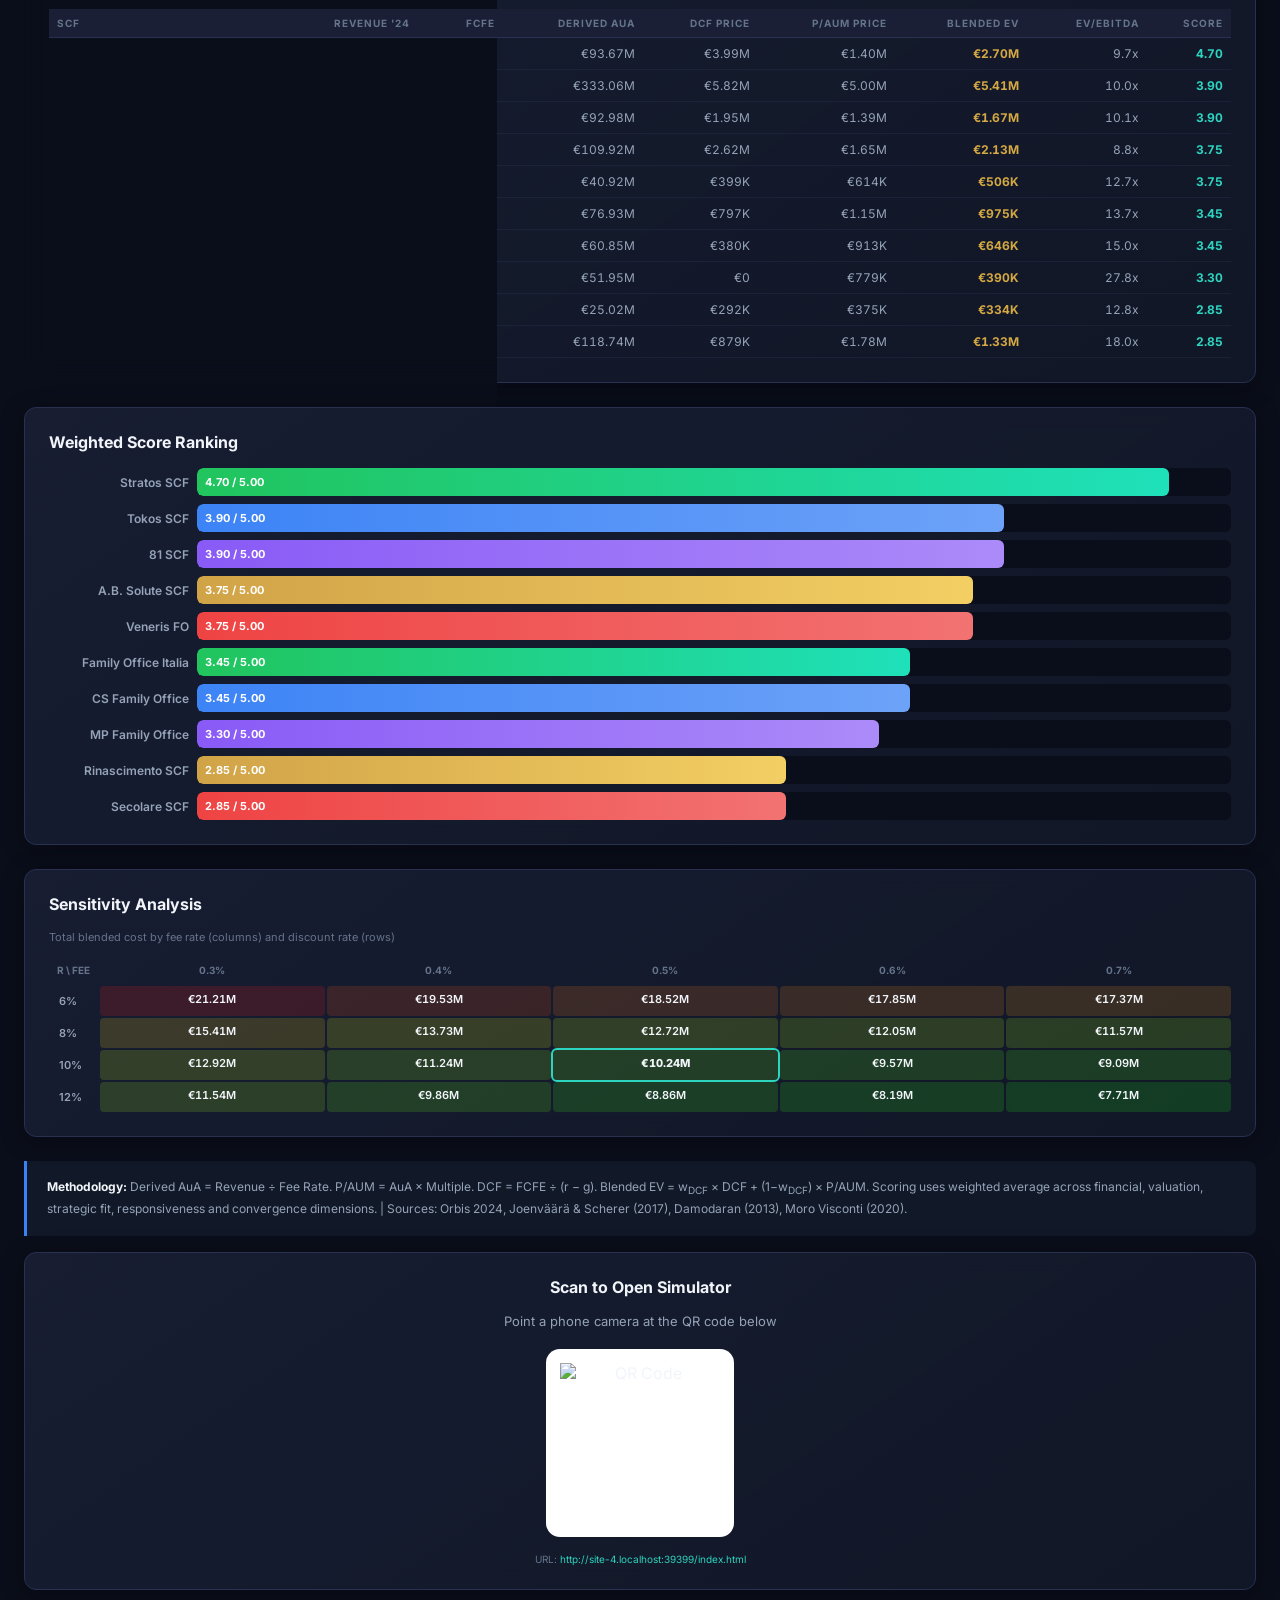
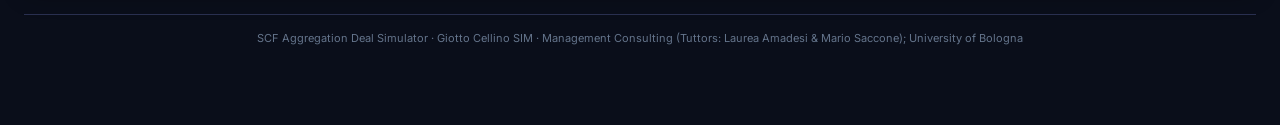
==== commit 29a585aa: "Update index.html" ====
--- a/index.html
+++ b/index.html
@@ -4,7 +4,7 @@
 <head>
     <meta charset="UTF-8">
     <meta name="viewport" content="width=device-width, initial-scale=1.0, maximum-scale=1.0, user-scalable=no">
-    <title>SCF Deal Simulator, Giotto Cellino SIM</title>
+    <title>SCF Deal Simulator</title>
     <meta name="description" content="An Interactive deal simulator for the SCF aggregation, under Giotto Cellino">
     <link rel="preconnect" href="https://fonts.googleapis.com">
     <link href="https://fonts.googleapis.com/css2?family=Inter:wght@300;400;500;600;700;800&display=swap"
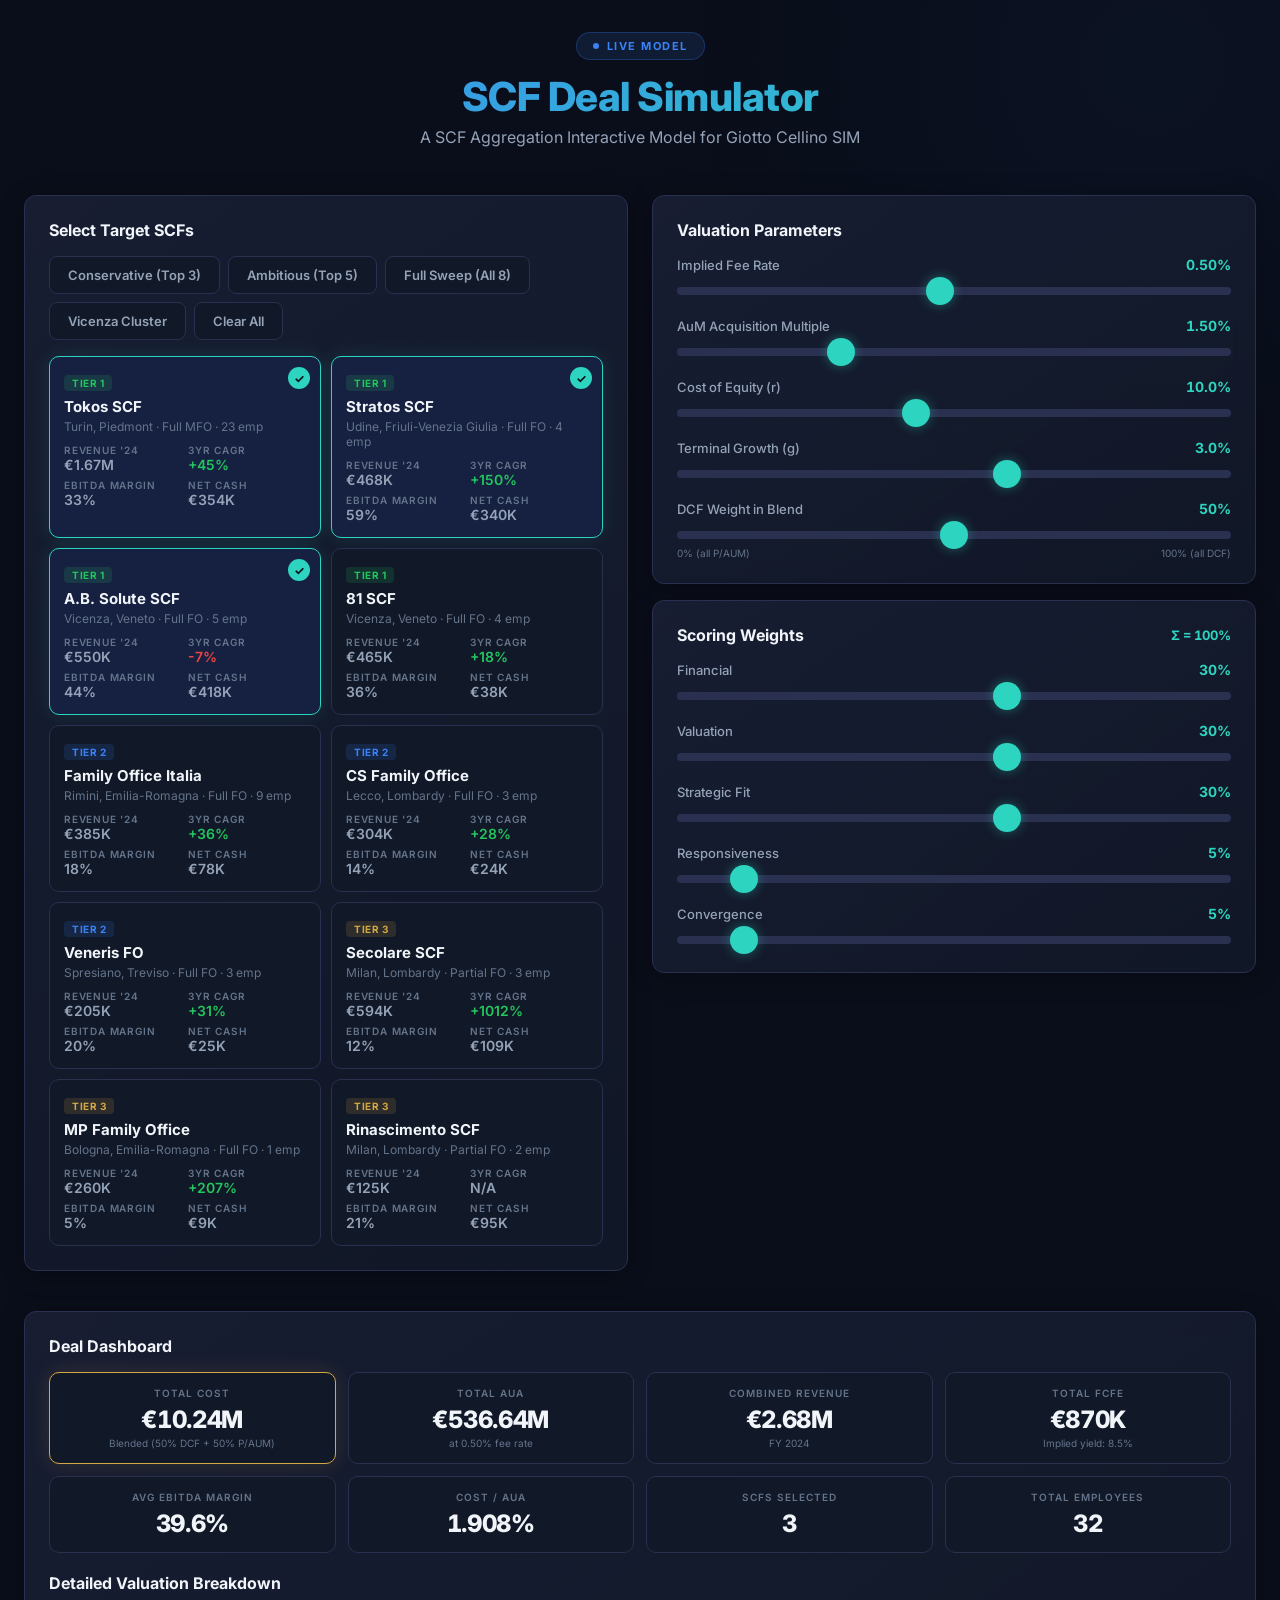
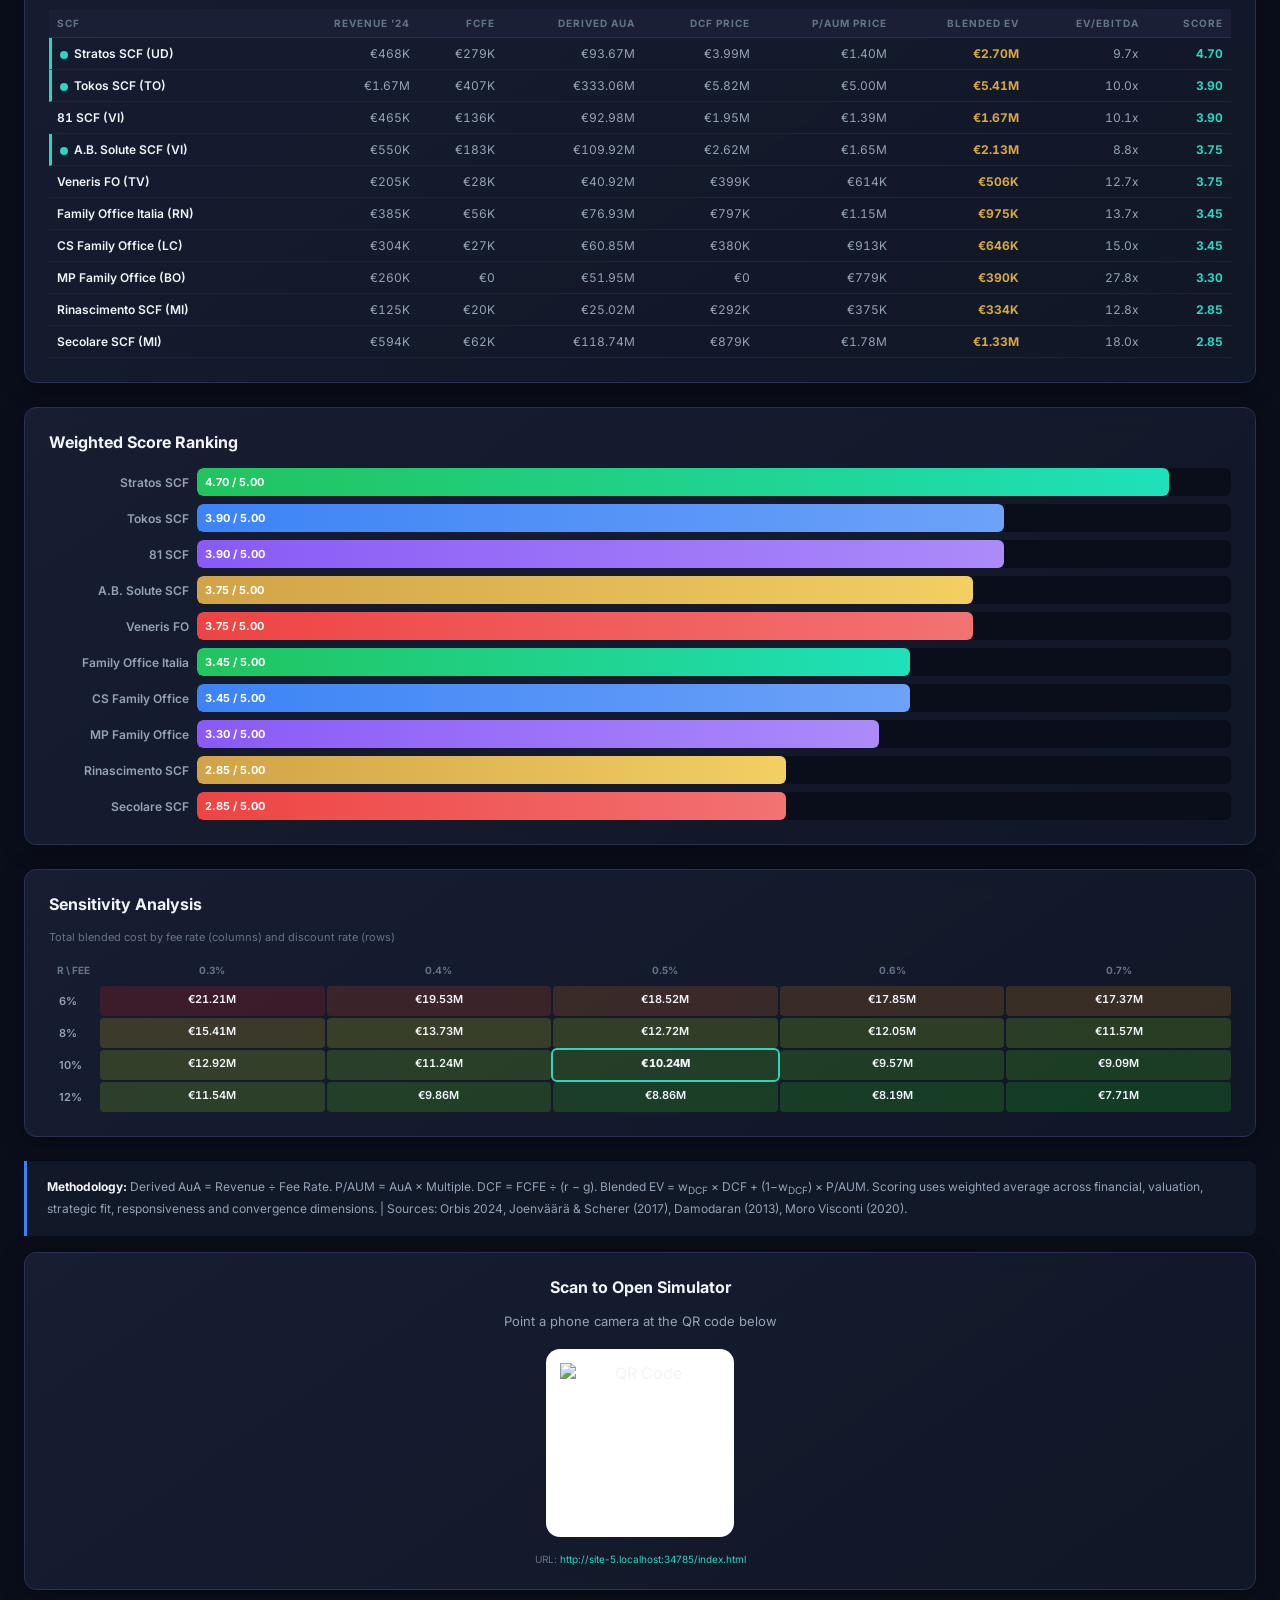
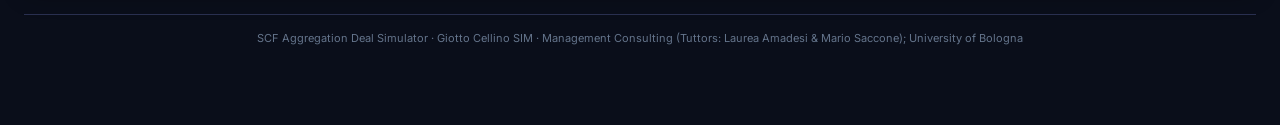
==== commit e9012e7f: "Update fee range input min value to 0.05" ====
--- a/index.html
+++ b/index.html
@@ -787,7 +787,7 @@
                     <div class="ctrl">
                         <div class="ctrl-lbl"><span>Implied Fee Rate</span><span class="ctrl-v" id="v-fee">0.50%</span>
                         </div>
-                        <input type="range" id="s-fee" min="0.2" max="1" step="0.01" value="0.5" oninput="up()">
+                        <input type="range" id="s-fee" min="0.05" max="1" step="0.01" value="0.5" oninput="up()">
                     </div>
                     <div class="ctrl">
                         <div class="ctrl-lbl"><span>AuM Acquisition Multiple</span><span class="ctrl-v"
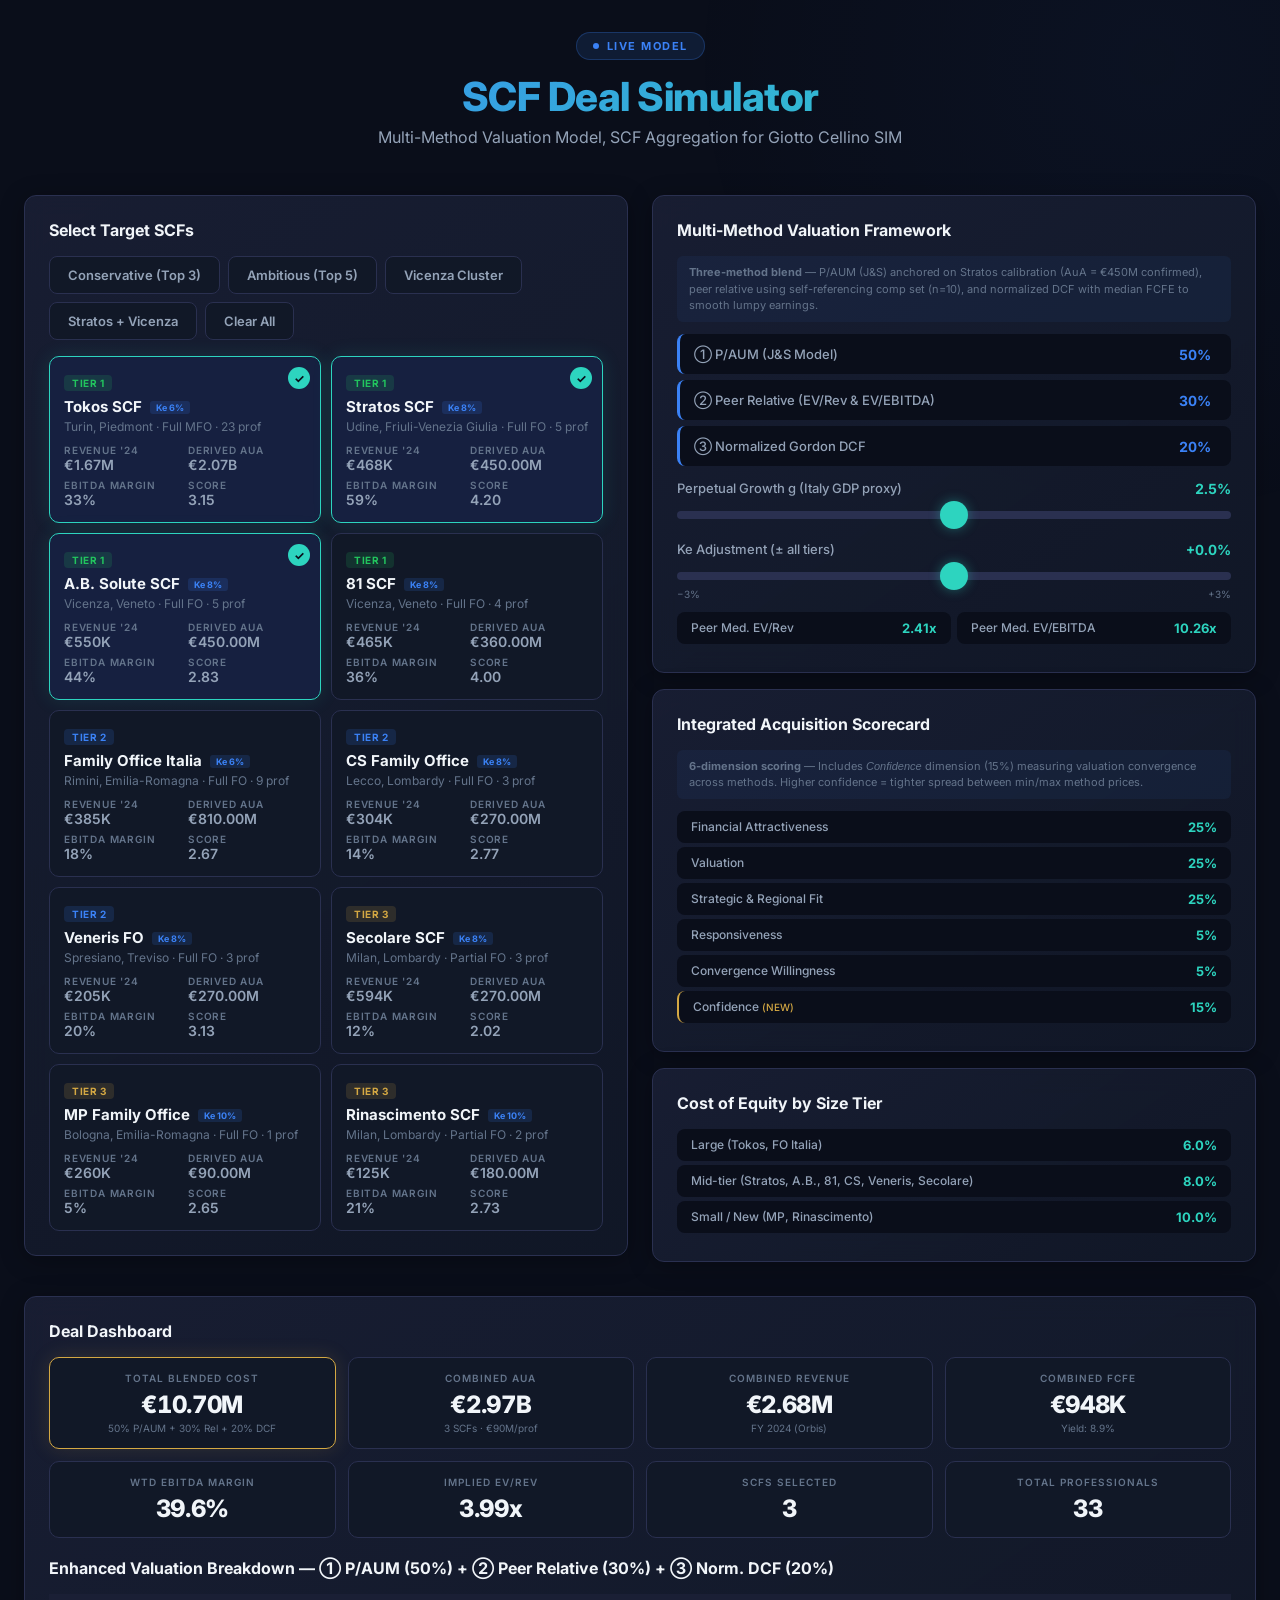
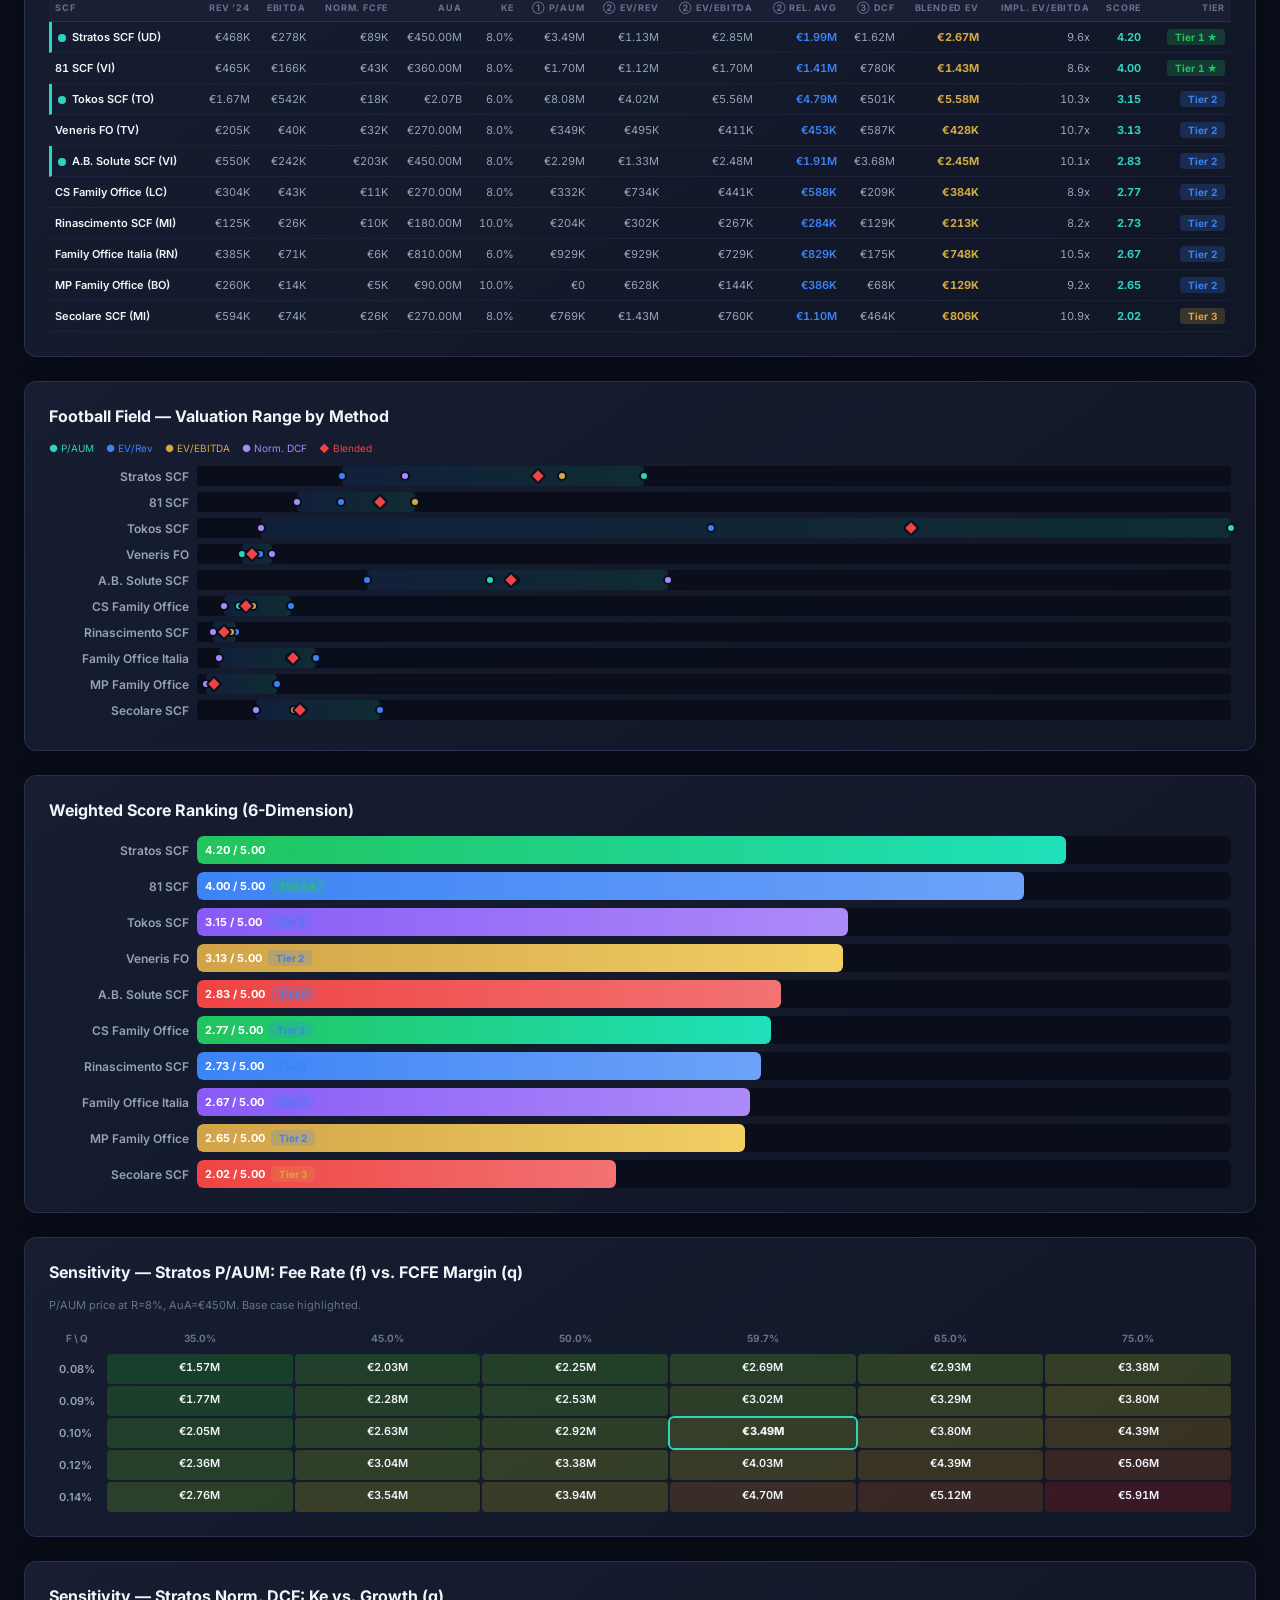
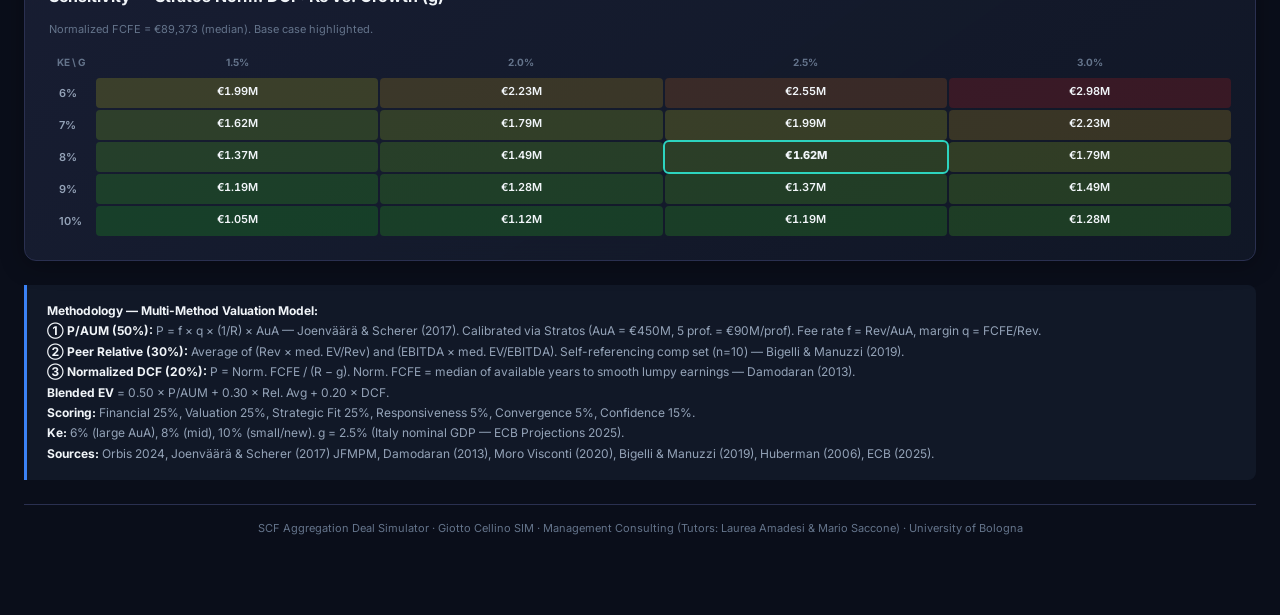
==== commit 8d9213e0: "Update index.html" ====
--- a/index.html
+++ b/index.html
@@ -1,1166 +1,616 @@
 <!DOCTYPE html>
 <html lang="en">
-
 <head>
     <meta charset="UTF-8">
     <meta name="viewport" content="width=device-width, initial-scale=1.0, maximum-scale=1.0, user-scalable=no">
     <title>SCF Deal Simulator</title>
-    <meta name="description" content="An Interactive deal simulator for the SCF aggregation, under Giotto Cellino">
     <link rel="preconnect" href="https://fonts.googleapis.com">
-    <link href="https://fonts.googleapis.com/css2?family=Inter:wght@300;400;500;600;700;800&display=swap"
-        rel="stylesheet">
+    <link href="https://fonts.googleapis.com/css2?family=Inter:wght@300;400;500;600;700;800&display=swap" rel="stylesheet">
     <style>
-        /* ==========================================================
-       DESIGN TOKENS
-       ========================================================== */
         :root {
-            --bg: #0a0e1a;
-            --bg2: #111827;
-            --card: #1a1f35;
-            --card-hover: #1e2440;
-            --card-sel: #162040;
-            --bdr: #2a3050;
-            --blue: #3b82f6;
-            --teal: #2dd4bf;
-            --gold: #d4a843;
-            --green: #22c55e;
-            --red: #ef4444;
-            --txt: #f1f5f9;
-            --txt2: #94a3b8;
-            --txt3: #64748b;
-            --font: 'Inter', -apple-system, BlinkMacSystemFont, sans-serif;
-            --r: 12px;
+            --bg: #0a0e1a; --bg2: #111827; --card: #1a1f35; --card-hover: #1e2440;
+            --card-sel: #162040; --bdr: #2a3050; --blue: #3b82f6; --teal: #2dd4bf;
+            --gold: #d4a843; --green: #22c55e; --red: #ef4444;
+            --txt: #f1f5f9; --txt2: #94a3b8; --txt3: #64748b;
+            --font: 'Inter', -apple-system, BlinkMacSystemFont, sans-serif; --r: 12px;
         }
-
-        *,
-        *::before,
-        *::after {
-            margin: 0;
-            padding: 0;
-            box-sizing: border-box;
-        }
-
-        html {
-            -webkit-text-size-adjust: 100%;
-        }
-
-        body {
-            font-family: var(--font);
-            background: var(--bg);
-            color: var(--txt);
-            min-height: 100vh;
-            overflow-x: hidden;
-            -webkit-font-smoothing: antialiased;
-        }
-
-        body::before {
-            content: '';
-            position: fixed;
-            top: -50%;
-            right: -30%;
-            width: 80vw;
-            height: 80vw;
-            background: radial-gradient(circle, rgba(59, 130, 246, .04) 0%, transparent 65%);
-            pointer-events: none;
-            z-index: 0;
-        }
-
-        /* ==========================================================
-       LAYOUT
-       ========================================================== */
-        .wrap {
-            position: relative;
-            z-index: 1;
-            max-width: 1400px;
-            margin: 0 auto;
-            padding: 16px 12px 80px;
-        }
-
-        @media(min-width:640px) {
-            .wrap {
-                padding: 32px 24px 80px;
-            }
-        }
-
-        /* Header */
-        .hdr {
-            text-align: center;
-            margin-bottom: 24px;
-        }
-
-        @media(min-width:640px) {
-            .hdr {
-                margin-bottom: 48px;
-            }
-        }
-
-        .badge {
-            display: inline-flex;
-            align-items: center;
-            gap: 8px;
-            padding: 6px 16px;
-            border-radius: 999px;
-            background: rgba(59, 130, 246, .12);
-            border: 1px solid rgba(59, 130, 246, .25);
-            font-size: 11px;
-            font-weight: 700;
-            color: var(--blue);
-            text-transform: uppercase;
-            letter-spacing: 1.5px;
-            margin-bottom: 12px;
-        }
-
-        .badge::before {
-            content: '';
-            width: 6px;
-            height: 6px;
-            background: var(--blue);
-            border-radius: 50%;
-            animation: pulse 2s infinite;
-        }
-
-        @keyframes pulse {
-
-            0%,
-            100% {
-                opacity: 1
-            }
-
-            50% {
-                opacity: .4
-            }
-        }
-
-        .hdr h1 {
-            font-size: 24px;
-            font-weight: 800;
-            background: linear-gradient(135deg, #3b82f6, #2dd4bf);
-            -webkit-background-clip: text;
-            -webkit-text-fill-color: transparent;
-            background-clip: text;
-            letter-spacing: -.5px;
-            margin-bottom: 6px;
-        }
-
-        @media(min-width:640px) {
-            .hdr h1 {
-                font-size: 40px;
-            }
-        }
-
-        .hdr p {
-            color: var(--txt2);
-            font-size: 13px;
-        }
-
-        @media(min-width:640px) {
-            .hdr p {
-                font-size: 16px;
-            }
-        }
-
-        /* Cards */
-        .card {
-            background: linear-gradient(145deg, rgba(26, 31, 53, .9), rgba(17, 24, 39, .95));
-            border: 1px solid var(--bdr);
-            border-radius: var(--r);
-            padding: 16px;
-            box-shadow: 0 4px 24px rgba(0, 0, 0, .3);
-            backdrop-filter: blur(12px);
-            margin-bottom: 16px;
-            animation: fadeUp .5s ease both;
-        }
-
-        @media(min-width:640px) {
-            .card {
-                padding: 24px;
-                margin-bottom: 24px;
-            }
-        }
-
-        .card-t {
-            font-size: 16px;
-            font-weight: 700;
-            color: var(--txt);
-            margin-bottom: 16px;
-        }
-
-        /* Main 2-col grid */
-        .grid2 {
-            display: grid;
-            grid-template-columns: 1fr;
-            gap: 16px;
-            margin-bottom: 16px;
-        }
-
-        @media(min-width:1024px) {
-            .grid2 {
-                grid-template-columns: 1fr 1fr;
-                gap: 24px;
-            }
-        }
-
-        /* ==========================================================
-       QUICK-SELECT BUTTONS
-       ========================================================== */
-        .qbtns {
-            display: grid;
-            grid-template-columns: 1fr 1fr;
-            gap: 8px;
-            margin-bottom: 16px;
-        }
-
-        .qbtn {
-            padding: 12px 8px;
-            font-size: 12px;
-            font-weight: 600;
-            background: var(--bg2);
-            border: 1px solid var(--bdr);
-            border-radius: 8px;
-            color: var(--txt2);
-            cursor: pointer;
-            text-align: center;
-            font-family: var(--font);
-            transition: all .2s;
-            -webkit-tap-highlight-color: transparent;
-            touch-action: manipulation;
-        }
-
-        .qbtn:last-child {
-            grid-column: 1/-1;
-        }
-
-        .qbtn:hover,
-        .qbtn:active,
-        .qbtn.active {
-            border-color: var(--blue);
-            color: var(--blue);
-            background: rgba(59, 130, 246, .1);
-        }
-
-        @media(min-width:640px) {
-            .qbtns {
-                display: flex;
-                flex-wrap: wrap;
-                gap: 8px;
-            }
-
-            .qbtn {
-                padding: 10px 18px;
-                font-size: 13px;
-            }
-
-            .qbtn:last-child {
-                grid-column: auto;
-            }
-        }
-
-        /* ==========================================================
-       SCF CARDS GRID
-       ========================================================== */
-        .scf-grid {
-            display: grid;
-            grid-template-columns: 1fr;
-            gap: 10px;
-        }
-
-        @media(min-width:640px) {
-            .scf-grid {
-                grid-template-columns: 1fr 1fr;
-            }
-        }
-
-        @media(min-width:1400px) {
-            .scf-grid {
-                grid-template-columns: 1fr 1fr 1fr;
-            }
-        }
-
-        .scf {
-            position: relative;
-            background: var(--bg2);
-            border: 1.5px solid var(--bdr);
-            border-radius: 10px;
-            padding: 14px;
-            cursor: pointer;
-            user-select: none;
-            transition: all .2s;
-            -webkit-tap-highlight-color: transparent;
-        }
-
-        .scf:hover {
-            background: var(--card-hover);
-            border-color: var(--blue);
-        }
-
-        .scf:active {
-            transform: scale(.98);
-        }
-
-        .scf.sel {
-            background: var(--card-sel);
-            border-color: var(--teal);
-            box-shadow: 0 0 20px rgba(45, 212, 191, .12);
-        }
-
-        .scf .chk {
-            position: absolute;
-            top: 10px;
-            right: 10px;
-            width: 22px;
-            height: 22px;
-            background: var(--teal);
-            border-radius: 50%;
-            display: none;
-            align-items: center;
-            justify-content: center;
-            font-size: 12px;
-            font-weight: 700;
-            color: var(--bg);
-        }
-
-        .scf.sel .chk {
-            display: flex;
-        }
-
-        .scf .tier {
-            display: inline-block;
-            padding: 2px 8px;
-            border-radius: 4px;
-            font-size: 10px;
-            font-weight: 700;
-            text-transform: uppercase;
-            letter-spacing: .5px;
-            margin-bottom: 6px;
-        }
-
-        .t1 {
-            background: rgba(34, 197, 94, .15);
-            color: var(--green);
-        }
-
-        .t2 {
-            background: rgba(59, 130, 246, .15);
-            color: var(--blue);
-        }
-
-        .t3 {
-            background: rgba(212, 168, 67, .15);
-            color: var(--gold);
-        }
-
-        .scf .nm {
-            font-size: 15px;
-            font-weight: 700;
-            margin-bottom: 3px;
-        }
-
-        .scf .loc {
-            font-size: 12px;
-            color: var(--txt3);
-            margin-bottom: 10px;
-        }
-
-        .scf .metrics {
-            display: grid;
-            grid-template-columns: 1fr 1fr;
-            gap: 6px;
-        }
-
-        .scf .ml {
-            font-size: 10px;
-            font-weight: 600;
-            text-transform: uppercase;
-            letter-spacing: .8px;
-            color: var(--txt3);
-        }
-
-        .scf .mv {
-            font-size: 14px;
-            font-weight: 600;
-            color: var(--txt2);
-        }
-
-        .pos {
-            color: var(--green) !important;
-        }
-
-        .neg {
-            color: var(--red) !important;
-        }
-
-        /* ==========================================================
-       SLIDERS
-       ========================================================== */
-        .ctrl {
-            margin-bottom: 18px;
-        }
-
-        .ctrl:last-child {
-            margin-bottom: 0;
-        }
-
-        .ctrl-lbl {
-            display: flex;
-            justify-content: space-between;
-            align-items: center;
-            margin-bottom: 6px;
-        }
-
-        .ctrl-lbl span:first-child {
-            font-size: 13px;
-            font-weight: 500;
-            color: var(--txt2);
-        }
-
-        .ctrl-v {
-            font-size: 14px;
-            font-weight: 700;
-            color: var(--teal);
-            font-variant-numeric: tabular-nums;
-        }
-
-        input[type=range] {
-            -webkit-appearance: none;
-            appearance: none;
-            width: 100%;
-            height: 8px;
-            background: var(--bdr);
-            border-radius: 4px;
-            outline: none;
-            cursor: pointer;
-            touch-action: pan-x;
-        }
-
-        input[type=range]::-webkit-slider-thumb {
-            -webkit-appearance: none;
-            appearance: none;
-            width: 28px;
-            height: 28px;
-            background: var(--teal);
-            border-radius: 50%;
-            box-shadow: 0 0 12px rgba(45, 212, 191, .4);
-        }
-
-        input[type=range]::-moz-range-thumb {
-            width: 28px;
-            height: 28px;
-            background: var(--teal);
-            border-radius: 50%;
-            box-shadow: 0 0 12px rgba(45, 212, 191, .4);
-            border: none;
-        }
-
-        .wt-total {
-            margin-top: 10px;
-            padding: 8px 12px;
-            background: var(--bg);
-            border-radius: 8px;
-            font-size: 12px;
-            color: var(--txt3);
-        }
-
-        .wt-total strong {
-            font-variant-numeric: tabular-nums;
-        }
-
-        /* ==========================================================
-       RESULT TILES
-       ========================================================== */
-        .rtiles {
-            display: grid;
-            grid-template-columns: 1fr 1fr;
-            gap: 8px;
-            margin-bottom: 12px;
-        }
-
-        @media(min-width:640px) {
-            .rtiles {
-                grid-template-columns: repeat(4, 1fr);
-                gap: 12px;
-            }
-        }
-
-        .rt {
-            background: var(--bg2);
-            border: 1px solid var(--bdr);
-            border-radius: 10px;
-            padding: 14px 10px;
-            text-align: center;
-        }
-
-        .rt.hl {
-            border-color: var(--gold);
-            box-shadow: 0 0 20px rgba(212, 168, 67, .15);
-        }
-
-        .rt .rl {
-            font-size: 10px;
-            font-weight: 600;
-            text-transform: uppercase;
-            letter-spacing: 1px;
-            color: var(--txt3);
-            margin-bottom: 6px;
-        }
-
-        .rt .rv {
-            font-size: 18px;
-            font-weight: 800;
-            color: var(--txt);
-            font-variant-numeric: tabular-nums;
-            letter-spacing: -.3px;
-        }
-
-        @media(min-width:640px) {
-            .rt .rv {
-                font-size: 24px;
-            }
-        }
-
-        .rt .rs {
-            font-size: 10px;
-            color: var(--txt3);
-            margin-top: 3px;
-        }
-
-        /* ==========================================================
-       VALUATION TABLE
-       ========================================================== */
-        .tbl-wrap {
-            overflow-x: auto;
-            -webkit-overflow-scrolling: touch;
-            margin-top: 12px;
-        }
-
-        .tbl {
-            width: 100%;
-            border-collapse: separate;
-            border-spacing: 0;
-            font-size: 12px;
-            min-width: 650px;
-        }
-
-        .tbl thead th {
-            position: sticky;
-            top: 0;
-            background: var(--card);
-            font-size: 10px;
-            font-weight: 700;
-            text-transform: uppercase;
-            letter-spacing: 1px;
-            color: var(--txt3);
-            padding: 8px 8px;
-            text-align: right;
-            border-bottom: 1px solid var(--bdr);
-            white-space: nowrap;
-        }
-
-        .tbl thead th:first-child {
-            text-align: left;
-        }
-
-        .tbl tbody td {
-            padding: 8px 8px;
-            text-align: right;
-            color: var(--txt2);
-            border-bottom: 1px solid rgba(42, 48, 80, .4);
-            font-variant-numeric: tabular-nums;
-            white-space: nowrap;
-        }
-
-        .tbl tbody td:first-child {
-            text-align: left;
-            font-weight: 600;
-            color: var(--txt);
-        }
-
-        .tbl tbody tr:hover {
-            background: rgba(59, 130, 246, .05);
-        }
-
-        .tbl tbody tr.sel-row td:first-child {
-            border-left: 3px solid var(--teal);
-        }
-
-        /* ==========================================================
-       BAR CHART
-       ========================================================== */
-        .bars {
-            display: flex;
-            flex-direction: column;
-            gap: 8px;
-            margin-top: 8px;
-        }
-
-        .bar-row {
-            display: flex;
-            align-items: center;
-            gap: 8px;
-        }
-
-        .bar-name {
-            width: 80px;
-            font-size: 11px;
-            font-weight: 600;
-            color: var(--txt2);
-            text-align: right;
-            flex-shrink: 0;
-            overflow: hidden;
-            text-overflow: ellipsis;
-            white-space: nowrap;
-        }
-
-        @media(min-width:640px) {
-            .bar-name {
-                width: 140px;
-                font-size: 12px;
-            }
-        }
-
-        .bar-track {
-            flex: 1;
-            height: 28px;
-            background: var(--bg);
-            border-radius: 6px;
-            overflow: hidden;
-        }
-
-        .bar-fill {
-            height: 100%;
-            border-radius: 6px;
-            display: flex;
-            align-items: center;
-            padding-left: 8px;
-            font-size: 11px;
-            font-weight: 700;
-            color: #fff;
-            white-space: nowrap;
-            transition: width .5s cubic-bezier(.25, .46, .45, .94);
-            min-width: fit-content;
-        }
-
-        /* ==========================================================
-       SENSITIVITY HEATMAP
-       ========================================================== */
-        .sens-wrap {
-            overflow-x: auto;
-            -webkit-overflow-scrolling: touch;
-        }
-
-        .sens {
-            display: grid;
-            gap: 2px;
-            font-size: 11px;
-            min-width: 400px;
-        }
-
-        .sh {
-            font-weight: 700;
-            color: var(--txt3);
-            padding: 8px;
-            text-align: center;
-            font-size: 10px;
-            text-transform: uppercase;
-        }
-
-        .srl {
-            font-weight: 600;
-            color: var(--txt2);
-            padding: 8px 10px;
-            display: flex;
-            align-items: center;
-            white-space: nowrap;
-            font-size: 11px;
-        }
-
-        .sc {
-            padding: 6px;
-            text-align: center;
-            font-weight: 600;
-            font-variant-numeric: tabular-nums;
-            border-radius: 4px;
-            font-size: 11px;
-        }
-
-        .sc.base {
-            outline: 2px solid var(--teal);
-            font-weight: 800;
-        }
-
-        /* Methodology */
-        .meth {
-            margin-top: 16px;
-            padding: 16px 20px;
-            background: var(--bg2);
-            border-left: 3px solid var(--blue);
-            border-radius: 0 8px 8px 0;
-            font-size: 12px;
-            color: var(--txt2);
-            line-height: 1.7;
-        }
-
-        .meth strong {
-            color: var(--txt);
-        }
-
-        /* QR */
-        .qr-card {
-            text-align: center;
-            padding: 24px 16px;
-        }
-
-        .qr-card img {
-            display: block;
-            width: 160px;
-            height: 160px;
-            margin: 0 auto;
-        }
-
-        .qr-bg {
-            display: inline-block;
-            padding: 14px;
-            background: #fff;
-            border-radius: 14px;
-            margin: 12px 0;
-        }
-
-        /* Footer */
-        .ftr {
-            text-align: center;
-            margin-top: 24px;
-            padding-top: 16px;
-            border-top: 1px solid var(--bdr);
-            font-size: 11px;
-            color: var(--txt3);
-        }
-
-        /* Animations */
-        @keyframes fadeUp {
-            from {
-                opacity: 0;
-                transform: translateY(16px)
-            }
-
-            to {
-                opacity: 1;
-                transform: translateY(0)
-            }
-        }
-
-        .card:nth-child(2) {
-            animation-delay: .08s;
-        }
-
-        .card:nth-child(3) {
-            animation-delay: .16s;
-        }
-
-        .card:nth-child(4) {
-            animation-delay: .24s;
-        }
+        *,*::before,*::after{margin:0;padding:0;box-sizing:border-box}
+        html{-webkit-text-size-adjust:100%}
+        body{font-family:var(--font);background:var(--bg);color:var(--txt);min-height:100vh;overflow-x:hidden;-webkit-font-smoothing:antialiased}
+        body::before{content:'';position:fixed;top:-50%;right:-30%;width:80vw;height:80vw;background:radial-gradient(circle,rgba(59,130,246,.04) 0%,transparent 65%);pointer-events:none;z-index:0}
+        .wrap{position:relative;z-index:1;max-width:1400px;margin:0 auto;padding:16px 12px 80px}
+        @media(min-width:640px){.wrap{padding:32px 24px 80px}}
+        .hdr{text-align:center;margin-bottom:24px}
+        @media(min-width:640px){.hdr{margin-bottom:48px}}
+        .badge{display:inline-flex;align-items:center;gap:8px;padding:6px 16px;border-radius:999px;background:rgba(59,130,246,.12);border:1px solid rgba(59,130,246,.25);font-size:11px;font-weight:700;color:var(--blue);text-transform:uppercase;letter-spacing:1.5px;margin-bottom:12px}
+        .badge::before{content:'';width:6px;height:6px;background:var(--blue);border-radius:50%;animation:pulse 2s infinite}
+        @keyframes pulse{0%,100%{opacity:1}50%{opacity:.4}}
+        .hdr h1{font-size:24px;font-weight:800;background:linear-gradient(135deg,#3b82f6,#2dd4bf);-webkit-background-clip:text;-webkit-text-fill-color:transparent;background-clip:text;letter-spacing:-.5px;margin-bottom:6px}
+        @media(min-width:640px){.hdr h1{font-size:40px}}
+        .hdr p{color:var(--txt2);font-size:13px}
+        @media(min-width:640px){.hdr p{font-size:16px}}
+        .card{background:linear-gradient(145deg,rgba(26,31,53,.9),rgba(17,24,39,.95));border:1px solid var(--bdr);border-radius:var(--r);padding:16px;box-shadow:0 4px 24px rgba(0,0,0,.3);backdrop-filter:blur(12px);margin-bottom:16px;animation:fadeUp .5s ease both}
+        @media(min-width:640px){.card{padding:24px;margin-bottom:24px}}
+        .card-t{font-size:16px;font-weight:700;color:var(--txt);margin-bottom:16px}
+        .grid2{display:grid;grid-template-columns:1fr;gap:16px;margin-bottom:16px}
+        @media(min-width:1024px){.grid2{grid-template-columns:1fr 1fr;gap:24px}}
+        .qbtns{display:grid;grid-template-columns:1fr 1fr;gap:8px;margin-bottom:16px}
+        .qbtn{padding:12px 8px;font-size:12px;font-weight:600;background:var(--bg2);border:1px solid var(--bdr);border-radius:8px;color:var(--txt2);cursor:pointer;text-align:center;font-family:var(--font);transition:all .2s;-webkit-tap-highlight-color:transparent;touch-action:manipulation}
+        .qbtn:last-child{grid-column:1/-1}
+        .qbtn:hover,.qbtn:active,.qbtn.active{border-color:var(--blue);color:var(--blue);background:rgba(59,130,246,.1)}
+        @media(min-width:640px){.qbtns{display:flex;flex-wrap:wrap;gap:8px}.qbtn{padding:10px 18px;font-size:13px}.qbtn:last-child{grid-column:auto}}
+        .scf-grid{display:grid;grid-template-columns:1fr;gap:10px}
+        @media(min-width:640px){.scf-grid{grid-template-columns:1fr 1fr}}
+        @media(min-width:1400px){.scf-grid{grid-template-columns:1fr 1fr 1fr}}
+        .scf{position:relative;background:var(--bg2);border:1.5px solid var(--bdr);border-radius:10px;padding:14px;cursor:pointer;user-select:none;transition:all .2s;-webkit-tap-highlight-color:transparent}
+        .scf:hover{background:var(--card-hover);border-color:var(--blue)}
+        .scf:active{transform:scale(.98)}
+        .scf.sel{background:var(--card-sel);border-color:var(--teal);box-shadow:0 0 20px rgba(45,212,191,.12)}
+        .scf .chk{position:absolute;top:10px;right:10px;width:22px;height:22px;background:var(--teal);border-radius:50%;display:none;align-items:center;justify-content:center;font-size:12px;font-weight:700;color:var(--bg)}
+        .scf.sel .chk{display:flex}
+        .scf .tier{display:inline-block;padding:2px 8px;border-radius:4px;font-size:10px;font-weight:700;text-transform:uppercase;letter-spacing:.5px;margin-bottom:6px}
+        .t1{background:rgba(34,197,94,.15);color:var(--green)}
+        .t2{background:rgba(59,130,246,.15);color:var(--blue)}
+        .t3{background:rgba(212,168,67,.15);color:var(--gold)}
+        .scf .nm{font-size:15px;font-weight:700;margin-bottom:3px}
+        .scf .loc{font-size:12px;color:var(--txt3);margin-bottom:10px}
+        .scf .metrics{display:grid;grid-template-columns:1fr 1fr;gap:6px}
+        .scf .ml{font-size:10px;font-weight:600;text-transform:uppercase;letter-spacing:.8px;color:var(--txt3)}
+        .scf .mv{font-size:14px;font-weight:600;color:var(--txt2)}
+        .pos{color:var(--green)!important} .neg{color:var(--red)!important}
+        .ctrl{margin-bottom:18px}.ctrl:last-child{margin-bottom:0}
+        .ctrl-lbl{display:flex;justify-content:space-between;align-items:center;margin-bottom:6px}
+        .ctrl-lbl span:first-child{font-size:13px;font-weight:500;color:var(--txt2)}
+        .ctrl-v{font-size:14px;font-weight:700;color:var(--teal);font-variant-numeric:tabular-nums}
+        input[type=range]{-webkit-appearance:none;appearance:none;width:100%;height:8px;background:var(--bdr);border-radius:4px;outline:none;cursor:pointer;touch-action:pan-x}
+        input[type=range]::-webkit-slider-thumb{-webkit-appearance:none;appearance:none;width:28px;height:28px;background:var(--teal);border-radius:50%;box-shadow:0 0 12px rgba(45,212,191,.4)}
+        input[type=range]::-moz-range-thumb{width:28px;height:28px;background:var(--teal);border-radius:50%;box-shadow:0 0 12px rgba(45,212,191,.4);border:none}
+        .locked-row{display:flex;justify-content:space-between;align-items:center;padding:10px 14px;background:var(--bg);border-radius:8px;border-left:3px solid var(--blue);margin-bottom:6px}
+        .locked-row .lbl{font-size:13px;font-weight:500;color:var(--txt2)}
+        .locked-row .val{font-size:14px;font-weight:700;color:var(--blue);font-variant-numeric:tabular-nums}
+        .locked-row .lock-icon{font-size:11px;color:var(--txt3);margin-left:6px}
+        .scoring-row{display:flex;justify-content:space-between;align-items:center;padding:8px 14px;background:var(--bg);border-radius:8px;margin-bottom:4px}
+        .scoring-row .lbl{font-size:12px;font-weight:500;color:var(--txt2)}
+        .scoring-row .val{font-size:13px;font-weight:700;color:var(--teal)}
+        .section-note{font-size:11px;color:var(--txt3);margin-bottom:12px;padding:8px 12px;background:rgba(59,130,246,.06);border-radius:6px;line-height:1.5}
+        .rtiles{display:grid;grid-template-columns:1fr 1fr;gap:8px;margin-bottom:12px}
+        @media(min-width:640px){.rtiles{grid-template-columns:repeat(4,1fr);gap:12px}}
+        .rt{background:var(--bg2);border:1px solid var(--bdr);border-radius:10px;padding:14px 10px;text-align:center}
+        .rt.hl{border-color:var(--gold);box-shadow:0 0 20px rgba(212,168,67,.15)}
+        .rt .rl{font-size:10px;font-weight:600;text-transform:uppercase;letter-spacing:1px;color:var(--txt3);margin-bottom:6px}
+        .rt .rv{font-size:18px;font-weight:800;color:var(--txt);font-variant-numeric:tabular-nums;letter-spacing:-.3px}
+        @media(min-width:640px){.rt .rv{font-size:24px}}
+        .rt .rs{font-size:10px;color:var(--txt3);margin-top:3px}
+        .tbl-wrap{overflow-x:auto;-webkit-overflow-scrolling:touch;margin-top:12px}
+        .tbl{width:100%;border-collapse:separate;border-spacing:0;font-size:12px;min-width:900px}
+        .tbl thead th{position:sticky;top:0;background:var(--card);font-size:9px;font-weight:700;text-transform:uppercase;letter-spacing:.8px;color:var(--txt3);padding:8px 6px;text-align:right;border-bottom:1px solid var(--bdr);white-space:nowrap}
+        .tbl thead th:first-child{text-align:left}
+        .tbl tbody td{padding:7px 6px;text-align:right;color:var(--txt2);border-bottom:1px solid rgba(42,48,80,.4);font-variant-numeric:tabular-nums;white-space:nowrap;font-size:11px}
+        .tbl tbody td:first-child{text-align:left;font-weight:600;color:var(--txt)}
+        .tbl tbody tr:hover{background:rgba(59,130,246,.05)}
+        .tbl tbody tr.sel-row td:first-child{border-left:3px solid var(--teal)}
+        .bars{display:flex;flex-direction:column;gap:8px;margin-top:8px}
+        .bar-row{display:flex;align-items:center;gap:8px}
+        .bar-name{width:80px;font-size:11px;font-weight:600;color:var(--txt2);text-align:right;flex-shrink:0;overflow:hidden;text-overflow:ellipsis;white-space:nowrap}
+        @media(min-width:640px){.bar-name{width:140px;font-size:12px}}
+        .bar-track{flex:1;height:28px;background:var(--bg);border-radius:6px;overflow:hidden}
+        .bar-fill{height:100%;border-radius:6px;display:flex;align-items:center;padding-left:8px;font-size:11px;font-weight:700;color:#fff;white-space:nowrap;transition:width .5s cubic-bezier(.25,.46,.45,.94);min-width:fit-content}
+        .sens-wrap{overflow-x:auto;-webkit-overflow-scrolling:touch}
+        .sens{display:grid;gap:2px;font-size:11px;min-width:400px}
+        .sh{font-weight:700;color:var(--txt3);padding:8px;text-align:center;font-size:10px;text-transform:uppercase}
+        .srl{font-weight:600;color:var(--txt2);padding:8px 10px;display:flex;align-items:center;white-space:nowrap;font-size:11px}
+        .sc{padding:6px;text-align:center;font-weight:600;font-variant-numeric:tabular-nums;border-radius:4px;font-size:11px}
+        .sc.base{outline:2px solid var(--teal);font-weight:800}
+        .meth{margin-top:16px;padding:16px 20px;background:var(--bg2);border-left:3px solid var(--blue);border-radius:0 8px 8px 0;font-size:12px;color:var(--txt2);line-height:1.7}
+        .meth strong{color:var(--txt)}
+        .ftr{text-align:center;margin-top:24px;padding-top:16px;border-top:1px solid var(--bdr);font-size:11px;color:var(--txt3)}
+        @keyframes fadeUp{from{opacity:0;transform:translateY(16px)}to{opacity:1;transform:translateY(0)}}
+        .card:nth-child(2){animation-delay:.08s}.card:nth-child(3){animation-delay:.16s}.card:nth-child(4){animation-delay:.24s}
+        .ke-badge{display:inline-block;padding:1px 6px;border-radius:3px;font-size:9px;font-weight:700;background:rgba(59,130,246,.15);color:var(--blue);margin-left:4px;vertical-align:middle}
+        .tier-tag{display:inline-block;padding:2px 8px;border-radius:4px;font-size:10px;font-weight:700;margin-left:6px}
+        .tier-tag.t1s{background:rgba(34,197,94,.2);color:var(--green)}
+        .tier-tag.t2s{background:rgba(59,130,246,.2);color:var(--blue)}
+        .tier-tag.t3s{background:rgba(212,168,67,.2);color:var(--gold)}
+        /* Football field */
+        .ff-row{display:flex;align-items:center;gap:8px;margin-bottom:6px}
+        .ff-name{width:100px;font-size:11px;font-weight:600;color:var(--txt2);text-align:right;flex-shrink:0;overflow:hidden;text-overflow:ellipsis;white-space:nowrap}
+        @media(min-width:640px){.ff-name{width:140px;font-size:12px}}
+        .ff-track{flex:1;height:20px;position:relative;background:var(--bg);border-radius:4px;overflow:visible}
+        .ff-bar{position:absolute;height:100%;border-radius:4px;opacity:.5}
+        .ff-dot{position:absolute;width:10px;height:10px;border-radius:50%;top:50%;transform:translate(-50%,-50%);z-index:2;border:2px solid var(--bg)}
     </style>
 </head>
-
 <body>
     <div class="wrap">
-
-        <!-- HEADER -->
         <div class="hdr">
             <div class="badge">Live Model</div>
             <h1>SCF Deal Simulator</h1>
-            <p>A SCF Aggregation Interactive Model for Giotto Cellino SIM </p>
+            <p>Multi-Method Valuation Model, SCF Aggregation for Giotto Cellino SIM</p>
         </div>
 
         <div class="grid2">
-            <!-- ========== LEFT: SCF SELECTION ========== -->
             <div class="card">
-                <div class="card-t"> Select Target SCFs</div>
+                <div class="card-t">Select Target SCFs</div>
                 <div class="qbtns" id="qbtns"></div>
                 <div class="scf-grid" id="scf-grid"></div>
             </div>
 
-            <!-- ========== RIGHT: PARAMETERS ========== -->
             <div style="display:flex;flex-direction:column;gap:16px">
-                <!-- Valuation Assumptions -->
+                <!-- Valuation Framework -->
                 <div class="card" style="margin-bottom:0">
-                    <div class="card-t"> Valuation Parameters</div>
-                    <div class="ctrl">
-                        <div class="ctrl-lbl"><span>Implied Fee Rate</span><span class="ctrl-v" id="v-fee">0.50%</span>
+                    <div class="card-t">Multi-Method Valuation Framework</div>
+                    <div class="section-note">
+                        <strong>Three-method blend</strong> — P/AUM (J&amp;S) anchored on Stratos calibration (AuA = €450M confirmed), peer relative using self-referencing comp set (n=10), and normalized DCF with median FCFE to smooth lumpy earnings.
+                    </div>
+                    <div class="locked-row"><span class="lbl">① P/AUM (J&amp;S Model)</span><span><span class="val">50%</span><span class="lock-icon"></span></span></div>
+                    <div class="locked-row"><span class="lbl">② Peer Relative (EV/Rev &amp; EV/EBITDA)</span><span><span class="val">30%</span><span class="lock-icon"></span></span></div>
+                    <div class="locked-row"><span class="lbl">③ Normalized Gordon DCF</span><span><span class="val">20%</span><span class="lock-icon"></span></span></div>
+                    <div style="margin-top:14px">
+                        <div class="ctrl">
+                            <div class="ctrl-lbl"><span>Perpetual Growth g (Italy GDP proxy)</span><span class="ctrl-v" id="v-grow">2.5%</span></div>
+                            <input type="range" id="s-grow" min="0" max="5" step="0.25" value="2.5" oninput="up()">
                         </div>
-                        <input type="range" id="s-fee" min="0.05" max="1" step="0.01" value="0.5" oninput="up()">
-                    </div>
-                    <div class="ctrl">
-                        <div class="ctrl-lbl"><span>AuM Acquisition Multiple</span><span class="ctrl-v"
-                                id="v-aum">1.50%</span></div>
-                        <input type="range" id="s-aum" min="0.5" max="4" step="0.05" value="1.5" oninput="up()">
-                    </div>
-                    <div class="ctrl">
-                        <div class="ctrl-lbl"><span>Cost of Equity (r)</span><span class="ctrl-v"
-                                id="v-disc">10.0%</span></div>
-                        <input type="range" id="s-disc" min="4" max="18" step="0.5" value="10" oninput="up()">
-                    </div>
-                    <div class="ctrl">
-                        <div class="ctrl-lbl"><span>Terminal Growth (g)</span><span class="ctrl-v"
-                                id="v-grow">3.0%</span></div>
-                        <input type="range" id="s-grow" min="0" max="5" step="0.5" value="3" oninput="up()">
-                    </div>
-                    <div class="ctrl">
-                        <div class="ctrl-lbl"><span>DCF Weight in Blend</span><span class="ctrl-v"
-                                id="v-dcfw">50%</span></div>
-                        <input type="range" id="s-dcfw" min="0" max="100" step="5" value="50" oninput="up()">
-                        <div
-                            style="display:flex;justify-content:space-between;font-size:10px;color:var(--txt3);margin-top:4px">
-                            <span>0% (all P/AUM)</span><span>100% (all DCF)</span>
+                        <div class="ctrl">
+                            <div class="ctrl-lbl"><span>Ke Adjustment (± all tiers)</span><span class="ctrl-v" id="v-ke-adj">0.0%</span></div>
+                            <input type="range" id="s-ke-adj" min="-3" max="3" step="0.5" value="0" oninput="up()">
+                            <div style="display:flex;justify-content:space-between;font-size:10px;color:var(--txt3);margin-top:4px"><span>−3%</span><span>+3%</span></div>
                         </div>
                     </div>
-                </div>
-
-                <!-- Scoring Weights -->
-                <div class="card" style="margin-bottom:0">
-                    <div style="display:flex;justify-content:space-between;align-items:center;margin-bottom:16px">
-                        <div class="card-t" style="margin-bottom:0"> Scoring Weights</div>
-                        <span id="tw"
-                            style="font-size:13px;font-weight:700;color:var(--teal);font-variant-numeric:tabular-nums">Σ
-                            = 100%</span>
-                    </div>
-                    <div class="ctrl">
-                        <div class="ctrl-lbl"><span>Financial</span><span class="ctrl-v" id="v-wf">30%</span></div>
-                        <input type="range" id="s-wf" min="0" max="50" step="5" value="30" oninput="up()">
-                    </div>
-                    <div class="ctrl">
-                        <div class="ctrl-lbl"><span>Valuation</span><span class="ctrl-v" id="v-wv">30%</span></div>
-                        <input type="range" id="s-wv" min="0" max="50" step="5" value="30" oninput="up()">
-                    </div>
-                    <div class="ctrl">
-                        <div class="ctrl-lbl"><span>Strategic Fit</span><span class="ctrl-v" id="v-ws">30%</span></div>
-                        <input type="range" id="s-ws" min="0" max="50" step="5" value="30" oninput="up()">
-                    </div>
-                    <div class="ctrl">
-                        <div class="ctrl-lbl"><span>Responsiveness</span><span class="ctrl-v" id="v-wr">5%</span></div>
-                        <input type="range" id="s-wr" min="0" max="50" step="5" value="5" oninput="up()">
-                    </div>
-                    <div class="ctrl">
-                        <div class="ctrl-lbl"><span>Convergence</span><span class="ctrl-v" id="v-wc">5%</span></div>
-                        <input type="range" id="s-wc" min="0" max="50" step="5" value="5" oninput="up()">
+                    <div style="margin-top:12px;display:grid;grid-template-columns:1fr 1fr;gap:6px">
+                        <div class="scoring-row"><span class="lbl">Peer Med. EV/Rev</span><span class="val" id="v-evrev">2.41x</span></div>
+                        <div class="scoring-row"><span class="lbl">Peer Med. EV/EBITDA</span><span class="val" id="v-evebitda">10.26x</span></div>
                     </div>
                 </div>
+
+                <!-- Scoring Framework -->
+                <div class="card" style="margin-bottom:0">
+                    <div class="card-t">Integrated Acquisition Scorecard</div>
+                    <div class="section-note">
+                        <strong>6-dimension scoring</strong> — Includes <em>Confidence</em> dimension (15%) measuring valuation convergence across methods. Higher confidence = tighter spread between min/max method prices.
+                    </div>
+                    <div class="scoring-row"><span class="lbl">Financial Attractiveness</span><span class="val">25% </span></div>
+                    <div class="scoring-row"><span class="lbl">Valuation</span><span class="val">25% </span></div>
+                    <div class="scoring-row"><span class="lbl">Strategic &amp; Regional Fit</span><span class="val">25% </span></div>
+                    <div class="scoring-row"><span class="lbl">Responsiveness</span><span class="val">5% </span></div>
+                    <div class="scoring-row"><span class="lbl">Convergence Willingness</span><span class="val">5% </span></div>
+                    <div class="scoring-row" style="border-left:2px solid var(--gold)"><span class="lbl">Confidence <span style="font-size:10px;color:var(--gold)">(NEW)</span></span><span class="val">15% </span></div>
+                </div>
+
+                <!-- Ke Table -->
+                <div class="card" style="margin-bottom:0">
+                    <div class="card-t">Cost of Equity by Size Tier</div>
+                    <div id="ke-table"></div>
+                </div>
             </div>
         </div>
 
-        <!-- ========== DEAL DASHBOARD ========== -->
+        <!-- DEAL DASHBOARD -->
         <div class="card">
-            <div class="card-t"> Deal Dashboard</div>
+            <div class="card-t">Deal Dashboard</div>
             <div class="rtiles" id="tiles-top"></div>
             <div class="rtiles" id="tiles-bot"></div>
 
-            <!-- Valuation Table -->
-            <div class="card-t" style="margin-top:20px"> Detailed Valuation Breakdown</div>
+            <div class="card-t" style="margin-top:20px">Enhanced Valuation Breakdown — ① P/AUM (50%) + ② Peer Relative (30%) + ③ Norm. DCF (20%)</div>
             <div class="tbl-wrap">
                 <table class="tbl">
-                    <thead>
-                        <tr>
-                            <th>SCF</th>
-                            <th>Revenue '24</th>
-                            <th>FCFE</th>
-                            <th>Derived AuA</th>
-                            <th>DCF Price</th>
-                            <th>P/AUM Price</th>
-                            <th>Blended EV</th>
-                            <th>EV/EBITDA</th>
-                            <th>Score</th>
-                        </tr>
-                    </thead>
+                    <thead><tr>
+                        <th>SCF</th><th>Rev '24</th><th>EBITDA</th><th>Norm. FCFE</th>
+                        <th>AuA</th><th>Ke</th>
+                        <th>① P/AUM</th><th>② EV/Rev</th><th>② EV/EBITDA</th><th>② Rel. Avg</th>
+                        <th>③ DCF</th><th>Blended EV</th><th>Impl. EV/EBITDA</th><th>Score</th><th>Tier</th>
+                    </tr></thead>
                     <tbody id="vtbody"></tbody>
                 </table>
             </div>
         </div>
 
-        <!-- ========== RANKING ========== -->
+        <!-- FOOTBALL FIELD -->
         <div class="card">
-            <div class="card-t"> Weighted Score Ranking</div>
+            <div class="card-t">Football Field — Valuation Range by Method</div>
+            <div style="display:flex;gap:12px;margin-bottom:12px;font-size:10px;flex-wrap:wrap">
+                <span style="color:var(--teal)">● P/AUM</span>
+                <span style="color:var(--blue)">● EV/Rev</span>
+                <span style="color:var(--gold)">● EV/EBITDA</span>
+                <span style="color:#a78bfa">● Norm. DCF</span>
+                <span style="color:var(--red)">◆ Blended</span>
+            </div>
+            <div id="football"></div>
+        </div>
+
+        <!-- RANKING -->
+        <div class="card">
+            <div class="card-t">Weighted Score Ranking (6-Dimension)</div>
             <div class="bars" id="bars"></div>
         </div>
 
-        <!-- ========== SENSITIVITY ========== -->
+        <!-- SENSITIVITY -->
         <div class="card">
-            <div class="card-t"> Sensitivity Analysis</div>
-            <p style="font-size:11px;color:var(--txt3);margin-bottom:12px">Total blended cost by fee rate (columns) and
-                discount rate (rows)</p>
-            <div class="sens-wrap">
-                <div class="sens" id="sens"></div>
-            </div>
-        </div>
-
-        <!-- Methodology -->
+            <div class="card-t">Sensitivity — Stratos P/AUM: Fee Rate (f) vs. FCFE Margin (q)</div>
+            <p style="font-size:11px;color:var(--txt3);margin-bottom:12px">P/AUM price at R=8%, AuA=€450M. Base case highlighted.</p>
+            <div class="sens-wrap"><div class="sens" id="sens-paum"></div></div>
+        </div>
+
+        <div class="card">
+            <div class="card-t">Sensitivity — Stratos Norm. DCF: Ke vs. Growth (g)</div>
+            <p style="font-size:11px;color:var(--txt3);margin-bottom:12px">Normalized FCFE = €89,373 (median). Base case highlighted.</p>
+            <div class="sens-wrap"><div class="sens" id="sens-dcf"></div></div>
+        </div>
+
         <div class="meth">
-            <strong>Methodology:</strong> Derived AuA = Revenue ÷ Fee Rate. P/AUM = AuA × Multiple.
-            DCF = FCFE ÷ (r − g). Blended EV = w<sub>DCF</sub> × DCF + (1−w<sub>DCF</sub>) × P/AUM.
-            Scoring uses weighted average across financial, valuation, strategic fit, responsiveness and convergence
-            dimensions.
-            | Sources: Orbis 2024, Joenväärä &amp; Scherer (2017), Damodaran (2013), Moro Visconti (2020).
-        </div>
-
-        <!-- QR Code -->
-        <div class="card qr-card" style="margin-top:16px">
-            <div class="card-t"> Scan to Open Simulator</div>
-            <p style="color:var(--txt2);font-size:13px;margin-bottom:8px">Point a phone camera at the QR code below</p>
-            <div class="qr-bg"><img id="qr-img" src="" alt="QR Code"></div>
-            <p style="font-size:10px;color:var(--txt3);margin-top:4px">URL: <span id="qr-url"
-                    style="color:var(--teal)">loading…</span></p>
-        </div>
-
-        <div class="ftr">SCF Aggregation Deal Simulator · Giotto Cellino SIM · Management Consulting (Tuttors: Laurea Amadesi & Mario Saccone); University of
-            Bologna</div>
+            <strong>Methodology — Multi-Method Valuation Model:</strong><br>
+            <strong>① P/AUM (50%):</strong> P = f × q × (1/R) × AuA — Joenväärä &amp; Scherer (2017). Calibrated via Stratos (AuA = €450M, 5 prof. = €90M/prof). Fee rate f = Rev/AuA, margin q = FCFE/Rev.<br>
+            <strong>② Peer Relative (30%):</strong> Average of (Rev × med. EV/Rev) and (EBITDA × med. EV/EBITDA). Self-referencing comp set (n=10) — Bigelli &amp; Manuzzi (2019).<br>
+            <strong>③ Normalized DCF (20%):</strong> P = Norm. FCFE / (R − g). Norm. FCFE = median of available years to smooth lumpy earnings — Damodaran (2013).<br>
+            <strong>Blended EV</strong> = 0.50 × P/AUM + 0.30 × Rel. Avg + 0.20 × DCF.<br>
+            <strong>Scoring:</strong> Financial 25%, Valuation 25%, Strategic Fit 25%, Responsiveness 5%, Convergence 5%, Confidence 15%.<br>
+            <strong>Ke:</strong> 6% (large AuA), 8% (mid), 10% (small/new). g = 2.5% (Italy nominal GDP — ECB Projections 2025).<br>
+            <strong>Sources:</strong> Orbis 2024, Joenväärä &amp; Scherer (2017) JFMPM, Damodaran (2013), Moro Visconti (2020), Bigelli &amp; Manuzzi (2019), Huberman (2006), ECB (2025).
+        </div>
+
+        <div class="ftr">SCF Aggregation Deal Simulator · Giotto Cellino SIM · Management Consulting (Tutors: Laurea Amadesi &amp; Mario Saccone) · University of Bologna</div>
     </div>
 
-    <script>
-        /* ==================================================================
-           DATA — Edit SCF information here.
-           Each object = one SCF target. Add/remove as needed.
-           ================================================================== */
-        const D = [
-            { id: "tokos", name: "Tokos SCF", city: "TO", region: "Turin, Piedmont", tier: 1, emp: 23, rev: 1665292, ebitda: 542000, fcfe: 407310, cash: 354000, cagr: 0.45, fo: "Full MFO", dist: 36, sF: 5, sV: 3, sS: 5, sR: 0, sC: 0 },
-            { id: "stratos", name: "Stratos SCF", city: "UD", region: "Udine, Friuli-Venezia Giulia", tier: 1, emp: 4, rev: 468329, ebitda: 278000, fcfe: 279383, cash: 340000, cagr: 1.50, fo: "Full FO", dist: 154, sF: 5, sV: 4, sS: 5, sR: 5, sC: 5 },
-            { id: "absolut", name: "A.B. Solute SCF", city: "VI", region: "Vicenza, Veneto", tier: 1, emp: 5, rev: 549593, ebitda: 242000, fcfe: 183184, cash: 418000, cagr: -0.07, fo: "Full FO", dist: 40, sF: 4, sV: 5, sS: 3.5, sR: 0, sC: 0 },
-            { id: "81scf", name: "81 SCF", city: "VI", region: "Vicenza, Veneto", tier: 1, emp: 4, rev: 464888, ebitda: 166000, fcfe: 136310, cash: 38000, cagr: 0.18, fo: "Full FO", dist: 34, sF: 4, sV: 4, sS: 5, sR: 0, sC: 0 },
-            { id: "foitalia", name: "Family Office Italia", city: "RN", region: "Rimini, Emilia-Romagna", tier: 2, emp: 9, rev: 384647, ebitda: 71000, fcfe: 55764, cash: 78000, cagr: 0.36, fo: "Full FO", dist: 236, sF: 4, sV: 4, sS: 3.5, sR: 0, sC: 0 },
-            { id: "csfo", name: "CS Family Office", city: "LC", region: "Lecco, Lombardy", tier: 2, emp: 3, rev: 304252, ebitda: 43000, fcfe: 26567, cash: 24000, cagr: 0.28, fo: "Full FO", dist: 228, sF: 3, sV: 5, sS: 3.5, sR: 0, sC: 0 },
-            { id: "veneris", name: "Veneris FO", city: "TV", region: "Spresiano, Treviso", tier: 2, emp: 3, rev: 204614, ebitda: 40000, fcfe: 27906, cash: 25000, cagr: 0.31, fo: "Full FO", dist: 72, sF: 3, sV: 5, sS: 4.5, sR: 0, sC: 0 },
-            { id: "secolare", name: "Secolare SCF", city: "MI", region: "Milan, Lombardy", tier: 3, emp: 3, rev: 593717, ebitda: 74000, fcfe: 61540, cash: 109000, cagr: 10.12, fo: "Partial FO", dist: 233, sF: 3, sV: 4, sS: 2.5, sR: 0, sC: 0 },
-            { id: "mpfo", name: "MP Family Office", city: "BO", region: "Bologna, Emilia-Romagna", tier: 3, emp: 1, rev: 259736, ebitda: 14000, fcfe: 0, cash: 9000, cagr: 2.07, fo: "Full FO", dist: 130, sF: 2, sV: 5, sS: 4, sR: 0, sC: 0 },
-            { id: "rinascimento", name: "Rinascimento SCF", city: "MI", region: "Milan, Lombardy", tier: 3, emp: 2, rev: 125105, ebitda: 26000, fcfe: 20447, cash: 95000, cagr: null, fo: "Partial FO", dist: 243, sF: 2, sV: 5, sS: 2.5, sR: 0, sC: 0 },
-        ];
-
-        const SCENARIOS = {
-            conservative: ["tokos", "stratos", "absolut"],
-            ambitious: ["tokos", "stratos", "absolut", "81scf", "foitalia"],
-            fullsweep: ["tokos", "stratos", "absolut", "81scf", "foitalia", "secolare", "veneris", "csfo"],
-            vicenza: ["stratos", "absolut", "81scf"],
-            none: [],
-        };
-        const SCEN_LABELS = [
-            { label: "Conservative (Top 3)", k: "conservative" },
-            { label: "Ambitious (Top 5)", k: "ambitious" },
-            { label: "Full Sweep (All 8)", k: "fullsweep" },
-            { label: "Vicenza Cluster", k: "vicenza" },
-            { label: "Clear All", k: "none" },
-        ];
-
-        const BAR_COLORS = [
-            'linear-gradient(90deg,hsl(142,71%,45%),hsl(168,76%,50%))',
-            'linear-gradient(90deg,hsl(217,91%,60%),hsl(217,91%,70%))',
-            'linear-gradient(90deg,hsl(258,90%,66%),hsl(258,90%,76%))',
-            'linear-gradient(90deg,hsl(40,60%,55%),hsl(45,85%,67%))',
-            'linear-gradient(90deg,hsl(0,84%,60%),hsl(0,84%,70%))',
-        ];
-        const FEES = [0.003, 0.004, 0.005, 0.006, 0.007];
-        const DISCS = [0.06, 0.08, 0.10, 0.12];
-
-        /* ==================================================================
-           STATE
-           ================================================================== */
-        let sel = new Set(SCENARIOS.conservative);
-
-        /* ==================================================================
-           HELPERS
-           ================================================================== */
-        function fmt(v) {
-            if (v == null || isNaN(v)) return '—';
-            if (Math.abs(v) >= 1e9) return '€' + (v / 1e9).toFixed(2) + 'B';
-            if (Math.abs(v) >= 1e6) return '€' + (v / 1e6).toFixed(2) + 'M';
-            if (Math.abs(v) >= 1e3) return '€' + (v / 1e3).toFixed(0) + 'K';
-            return '€' + v.toFixed(0);
+<script>
+/* ==================================================================
+   DATA — Grounded from "Final Valuation" sheet of Management_consulting.xlsx
+   All financials: Orbis 2024. AuA: Stratos calibration (90M/prof).
+   Norm. FCFE: median of available years (smoothed).
+   Scores: Integrated Acquisition Scorecard (row 93+).
+   ================================================================== */
+const D = [
+    { id:"tokos",name:"Tokos SCF",city:"TO",region:"Turin, Piedmont",tier:1,emp:23,
+      rev:1665000,ebitda:542000,fcfe2024:484995,normFCFE:17549,cash:355352,
+      aua:2070000000,ke:0.06,fo:"Full MFO",dist:36,
+      sF:5,sV:2,sS:5,sR:0,sC:0,sConf:1,action:"Contact for initial meeting" },
+    { id:"stratos",name:"Stratos SCF",city:"UD",region:"Udine, Friuli-Venezia Giulia",tier:1,emp:5,
+      rev:468000,ebitda:278000,fcfe2024:279383,normFCFE:89373,cash:339764,
+      aua:450000000,ke:0.08,fo:"Full FO",dist:154,
+      sF:5,sV:3,sS:5,sR:5,sC:5,sConf:3,action:"PRIORITY: Initiate LOI" },
+    { id:"absolut",name:"A.B. Solute SCF",city:"VI",region:"Vicenza, Veneto",tier:1,emp:5,
+      rev:550000,ebitda:242000,fcfe2024:183184,normFCFE:202593,cash:418947,
+      aua:450000000,ke:0.08,fo:"Full FO",dist:40,
+      sF:4,sV:2,sS:3.5,sR:0,sC:0,sConf:3,action:"Contact for initial meeting" },
+    { id:"81scf",name:"81 SCF",city:"VI",region:"Vicenza, Veneto",tier:1,emp:4,
+      rev:465000,ebitda:166000,fcfe2024:136310,normFCFE:42873,cash:39805,
+      aua:360000000,ke:0.08,fo:"Full FO",dist:34,
+      sF:4,sV:4,sS:5,sR:0,sC:0,sConf:5,action:"Contact for initial meeting" },
+    { id:"foitalia",name:"Family Office Italia",city:"RN",region:"Rimini, Emilia-Romagna",tier:2,emp:9,
+      rev:385000,ebitda:71000,fcfe2024:55764,normFCFE:6118,cash:78122,
+      aua:810000000,ke:0.06,fo:"Full FO",dist:236,
+      sF:4,sV:2,sS:3.5,sR:0,sC:0,sConf:2,action:"Contact; assess Rimini synergies" },
+    { id:"csfo",name:"CS Family Office",city:"LC",region:"Lecco, Lombardy",tier:2,emp:3,
+      rev:304000,ebitda:43000,fcfe2024:26567,normFCFE:11482,cash:23854,
+      aua:270000000,ke:0.08,fo:"Full FO",dist:228,
+      sF:3,sV:4,sS:3.5,sR:0,sC:0,sConf:1,action:"Hold; not in AssoSCF" },
+    { id:"veneris",name:"Veneris FO",city:"TV",region:"Spresiano, Treviso",tier:2,emp:3,
+      rev:205000,ebitda:40000,fcfe2024:27906,normFCFE:32280,cash:38562,
+      aua:270000000,ke:0.08,fo:"Full FO",dist:72,
+      sF:3,sV:2,sS:4.5,sR:0,sC:0,sConf:5,action:"Monitor; contact if cluster strategy" },
+    { id:"secolare",name:"Secolare SCF",city:"MI",region:"Milan, Lombardy",tier:3,emp:3,
+      rev:594000,ebitda:74000,fcfe2024:61540,normFCFE:25503,cash:112831,
+      aua:270000000,ke:0.08,fo:"Partial FO",dist:233,
+      sF:3,sV:2,sS:2.5,sR:0,sC:0,sConf:1,action:"Watch list; revisit in 12 months" },
+    { id:"mpfo",name:"MP Family Office",city:"BO",region:"Bologna, Emilia-Romagna",tier:3,emp:1,
+      rev:260000,ebitda:14000,fcfe2024:-2341,normFCFE:5071,cash:8618,
+      aua:90000000,ke:0.10,fo:"Full FO",dist:130,
+      sF:2,sV:4,sS:4,sR:0,sC:0,sConf:1,action:"No action — too early stage" },
+    { id:"rinascimento",name:"Rinascimento SCF",city:"MI",region:"Milan, Lombardy",tier:3,emp:2,
+      rev:125000,ebitda:26000,fcfe2024:20447,normFCFE:9671,cash:94739,
+      aua:180000000,ke:0.10,fo:"Partial FO",dist:243,
+      sF:2,sV:4,sS:2.5,sR:0,sC:0,sConf:4,action:"No action — too small & partial" },
+];
+
+const SCENARIOS = {
+    conservative:["tokos","stratos","absolut"],
+    ambitious:["tokos","stratos","absolut","81scf","foitalia"],
+    vicenza:["absolut","81scf","veneris"],
+    stratVicenza:["stratos","absolut","81scf"],
+    none:[]
+};
+const SCEN_LABELS = [
+    {label:"Conservative (Top 3)",k:"conservative"},
+    {label:"Ambitious (Top 5)",k:"ambitious"},
+    {label:"Vicenza Cluster",k:"vicenza"},
+    {label:"Stratos + Vicenza",k:"stratVicenza"},
+    {label:"Clear All",k:"none"},
+];
+
+const BAR_COLORS = [
+    'linear-gradient(90deg,hsl(142,71%,45%),hsl(168,76%,50%))',
+    'linear-gradient(90deg,hsl(217,91%,60%),hsl(217,91%,70%))',
+    'linear-gradient(90deg,hsl(258,90%,66%),hsl(258,90%,76%))',
+    'linear-gradient(90deg,hsl(40,60%,55%),hsl(45,85%,67%))',
+    'linear-gradient(90deg,hsl(0,84%,60%),hsl(0,84%,70%))',
+];
+
+// Locked weights
+const W_PAUM = 0.50, W_REL = 0.30, W_DCF = 0.20;
+const W_F=0.25, W_V=0.25, W_S=0.25, W_R=0.05, W_Cv=0.05, W_Conf=0.15;
+
+// Peer medians (self-referencing, computed from the 10-SCF universe)
+let PEER_EV_REV, PEER_EV_EBITDA;
+
+let sel = new Set(SCENARIOS.conservative);
+
+/* ==================================================================
+   HELPERS
+   ================================================================== */
+function fmt(v) {
+    if (v==null||isNaN(v)) return '—';
+    if (Math.abs(v)>=1e9) return '€'+(v/1e9).toFixed(2)+'B';
+    if (Math.abs(v)>=1e6) return '€'+(v/1e6).toFixed(2)+'M';
+    if (Math.abs(v)>=1e3) return '€'+(v/1e3).toFixed(0)+'K';
+    return '€'+v.toFixed(0);
+}
+
+function getParams() {
+    return {
+        g:    +document.getElementById('s-grow').value / 100,
+        keAdj:+document.getElementById('s-ke-adj').value / 100,
+    };
+}
+
+function median(arr) {
+    const s = [...arr].sort((a,b)=>a-b);
+    const m = Math.floor(s.length/2);
+    return s.length%2 ? s[m] : (s[m-1]+s[m])/2;
+}
+
+// Compute peer multiples from P/AUM anchor prices
+function computePeerMultiples(g, keAdj) {
+    const evRevs = [], evEbitdas = [];
+    D.forEach(s => {
+        const R = Math.max(s.ke + keAdj, 0.01);
+        // P/AUM price for this SCF
+        let pAUM = 0;
+        if (R > 0 && s.fcfe2024 > 0) pAUM = s.fcfe2024 / R;
+        if (pAUM > 0) {
+            if (s.rev > 0) evRevs.push(pAUM / s.rev);
+            if (s.ebitda > 0) evEbitdas.push(pAUM / s.ebitda);
         }
-        function gp() {
-            return {
-                fee: +document.getElementById('s-fee').value / 100,
-                aum: +document.getElementById('s-aum').value / 100,
-                disc: +document.getElementById('s-disc').value / 100,
-                grow: +document.getElementById('s-grow').value / 100,
-                dcfw: +document.getElementById('s-dcfw').value / 100,
-                wF: +document.getElementById('s-wf').value / 100,
-                wV: +document.getElementById('s-wv').value / 100,
-                wS: +document.getElementById('s-ws').value / 100,
-                wR: +document.getElementById('s-wr').value / 100,
-                wC: +document.getElementById('s-wc').value / 100,
-            };
-        }
-        function val(s, p) {
-            const aua = s.rev / p.fee;
-            const pAUM = aua * p.aum;
-            let dcf = 0;
-            if (p.disc > p.grow && s.fcfe > 0) dcf = s.fcfe / (p.disc - p.grow);
-            const bl = p.dcfw * dcf + (1 - p.dcfw) * pAUM;
-            const evEb = s.ebitda > 0 ? bl / s.ebitda : null;
-            return { aua, dcf, pAUM, bl, evEb };
-        }
-        function score(s, p) {
-            const tw = p.wF + p.wV + p.wS + p.wR + p.wC;
-            if (tw === 0) return 0;
-            return (s.sF * p.wF + s.sV * p.wV + s.sS * p.wS + s.sR * p.wR + s.sC * p.wC) / tw;
-        }
-
-        /* ==================================================================
-           BUILD UI
-           ================================================================== */
-        function buildQbtns() {
-            const c = document.getElementById('qbtns');
-            SCEN_LABELS.forEach(b => {
-                const btn = document.createElement('button');
-                btn.className = 'qbtn';
-                btn.textContent = b.label;
-                btn.onclick = () => { sel = new Set(SCENARIOS[b.k] || []); render(); };
-                c.appendChild(btn);
-            });
-        }
-
-        function renderCards() {
-            const g = document.getElementById('scf-grid');
-            g.innerHTML = '';
-            D.forEach(s => {
-                const isSel = sel.has(s.id);
-                const cagrTxt = s.cagr !== null ? (s.cagr >= 0 ? '+' : '') + (s.cagr * 100).toFixed(0) + '%' : 'N/A';
-                const margin = ((s.ebitda / s.rev) * 100).toFixed(0) + '%';
-                const d = document.createElement('div');
-                d.className = 'scf' + (isSel ? ' sel' : '');
-                d.onclick = () => { if (sel.has(s.id)) sel.delete(s.id); else sel.add(s.id); render(); };
-                d.innerHTML = `
-      <div class="chk">✓</div>
-      <span class="tier t${s.tier}">Tier ${s.tier}</span>
-      <div class="nm">${s.name}</div>
-      <div class="loc">${s.region} · ${s.fo} · ${s.emp} emp</div>
-      <div class="metrics">
-        <div><div class="ml">Revenue '24</div><div class="mv">${fmt(s.rev)}</div></div>
-        <div><div class="ml">3yr CAGR</div><div class="mv ${s.cagr !== null ? (s.cagr >= 0 ? 'pos' : 'neg') : ''}">${cagrTxt}</div></div>
-        <div><div class="ml">EBITDA Margin</div><div class="mv">${margin}</div></div>
-        <div><div class="ml">Net Cash</div><div class="mv">${fmt(s.cash)}</div></div>
-      </div>`;
-                g.appendChild(d);
-            });
-        }
-
-        function render() {
-            const p = gp();
-
-            // Update slider labels
-            document.getElementById('v-fee').textContent = (p.fee * 100).toFixed(2) + '%';
-            document.getElementById('v-aum').textContent = (p.aum * 100).toFixed(2) + '%';
-            document.getElementById('v-disc').textContent = (p.disc * 100).toFixed(1) + '%';
-            document.getElementById('v-grow').textContent = (p.grow * 100).toFixed(1) + '%';
-            document.getElementById('v-dcfw').textContent = (p.dcfw * 100).toFixed(0) + '%';
-            document.getElementById('v-wf').textContent = (p.wF * 100).toFixed(0) + '%';
-            document.getElementById('v-wv').textContent = (p.wV * 100).toFixed(0) + '%';
-            document.getElementById('v-ws').textContent = (p.wS * 100).toFixed(0) + '%';
-            document.getElementById('v-wr').textContent = (p.wR * 100).toFixed(0) + '%';
-            document.getElementById('v-wc').textContent = (p.wC * 100).toFixed(0) + '%';
-            const tw = p.wF + p.wV + p.wS + p.wR + p.wC;
-            const twEl = document.getElementById('tw');
-            twEl.textContent = 'Σ = ' + (tw * 100).toFixed(0) + '%';
-            twEl.style.color = Math.abs(tw - 1) < .001 ? 'var(--teal)' : 'var(--red)';
-
-            renderCards();
-
-            // Compute all valuations + scores
-            const all = D.map(s => ({ ...s, ...val(s, p), sc: score(s, p), isSel: sel.has(s.id) }))
-                .sort((a, b) => b.sc - a.sc);
-
-            const selArr = all.filter(s => s.isSel);
-
-            // Totals
-            const tCost = selArr.reduce((s, v) => s + v.bl, 0);
-            const tAuA = selArr.reduce((s, v) => s + v.aua, 0);
-            const tRev = selArr.reduce((s, v) => s + v.rev, 0);
-            const tFCFE = selArr.reduce((s, v) => s + v.fcfe, 0);
-            const tEmp = selArr.reduce((s, v) => s + v.emp, 0);
-            const tEB = selArr.reduce((s, v) => s + v.ebitda, 0);
-            const margin = tRev > 0 ? tEB / tRev : 0;
-            const cpAuA = tAuA > 0 ? tCost / tAuA * 100 : 0;
-            const n = selArr.length;
-
-            function tile(lbl, v, sub, hl) {
-                return `<div class="rt${hl ? ' hl' : ''}"><div class="rl">${lbl}</div><div class="rv">${v}</div>${sub ? '<div class="rs">' + sub + '</div>' : ''}</div>`;
-            }
-
-            document.getElementById('tiles-top').innerHTML =
-                tile('Total Cost', n ? fmt(tCost) : '—', n ? `Blended (${(p.dcfw * 100).toFixed(0)}% DCF + ${((1 - p.dcfw) * 100).toFixed(0)}% P/AUM)` : '', true) +
-                tile('Total AuA', n ? fmt(tAuA) : '—', n ? `at ${(p.fee * 100).toFixed(2)}% fee rate` : '') +
-                tile('Combined Revenue', n ? fmt(tRev) : '—', n ? 'FY 2024' : '') +
-                tile('Total FCFE', n ? fmt(tFCFE) : '—', n ? `Implied yield: ${tCost > 0 ? (tFCFE / tCost * 100).toFixed(1) : 0}%` : '');
-
-            document.getElementById('tiles-bot').innerHTML =
-                tile('Avg EBITDA Margin', n ? (margin * 100).toFixed(1) + '%' : '—') +
-                tile('Cost / AuA', n ? cpAuA.toFixed(3) + '%' : '—') +
-                tile('SCFs Selected', '' + n) +
-                tile('Total Employees', n ? '' + tEmp : '—');
-
-            // Valuation table
-            const tb = document.getElementById('vtbody');
-            tb.innerHTML = all.map(v => {
-                const cls = v.isSel ? ' class="sel-row"' : '';
-                const dot = v.isSel ? `<span style="display:inline-block;width:8px;height:8px;border-radius:50%;background:var(--teal);margin-right:6px;vertical-align:middle"></span>` : '';
-                return `<tr${cls}>
-      <td>${dot}${v.name} (${v.city})</td>
-      <td>${fmt(v.rev)}</td><td>${fmt(v.fcfe)}</td>
-      <td>${fmt(v.aua)}</td><td>${fmt(v.dcf)}</td><td>${fmt(v.pAUM)}</td>
-      <td style="font-weight:700;color:var(--gold)">${fmt(v.bl)}</td>
-      <td>${v.evEb !== null ? v.evEb.toFixed(1) + 'x' : '—'}</td>
-      <td style="font-weight:700;color:var(--teal)">${v.sc.toFixed(2)}</td>
-    </tr>`;
-            }).join('');
-
-            // Ranking bars
-            const barsEl = document.getElementById('bars');
-            barsEl.innerHTML = all.map((v, i) => {
-                const pct = (v.sc / 5 * 100).toFixed(1);
-                return `<div class="bar-row">
-      <div class="bar-name">${v.name}</div>
-      <div class="bar-track"><div class="bar-fill" style="width:${pct}%;background:${BAR_COLORS[i % BAR_COLORS.length]}">${v.sc.toFixed(2)} / 5.00</div></div>
-    </div>`;
-            }).join('');
-
-            // Sensitivity
-            if (n === 0) {
-                document.getElementById('sens').innerHTML = '<div style="text-align:center;color:var(--txt3);padding:20px;grid-column:1/-1">Select SCFs to see sensitivity analysis</div>';
-                document.getElementById('sens').style.gridTemplateColumns = '1fr';
-                return;
-            }
-            const sG = document.getElementById('sens');
-            sG.style.gridTemplateColumns = `auto repeat(${FEES.length},1fr)`;
-            let html = '<div class="sh">r \\ fee</div>';
-            FEES.forEach(f => html += `<div class="sh">${(f * 100).toFixed(1)}%</div>`);
-            const allVals = DISCS.map(r => FEES.map(f => {
-                let t = 0; selArr.forEach(s => t += val(s, { ...p, fee: f, disc: r }).bl); return t;
-            }));
-            const flat = allVals.flat();
-            const mn = Math.min(...flat), mx = Math.max(...flat);
-            DISCS.forEach((r, ri) => {
-                html += `<div class="srl">${(r * 100).toFixed(0)}%</div>`;
-                FEES.forEach((f, fi) => {
-                    const v = allVals[ri][fi];
-                    const ratio = mx > mn ? (v - mn) / (mx - mn) : .5;
-                    const hue = (1 - ratio) * 120;
-                    const isBase = Math.abs(f - p.fee) < .0001 && Math.abs(r - p.disc) < .005;
-                    html += `<div class="sc${isBase ? ' base' : ''}" style="background:hsla(${hue},70%,40%,.25)">${fmt(v)}</div>`;
-                });
-            });
-            sG.innerHTML = html;
-        }
-
-        function up() { render(); }
-
-        /* ==================================================================
-           INIT
-           ================================================================== */
-        buildQbtns();
-        render();
-
-        // QR code auto-generation
-        (function () {
-            const url = window.location.href;
-            document.getElementById('qr-img').src = 'https://api.qrserver.com/v1/create-qr-code/?size=360x360&margin=0&data=' + encodeURIComponent(url);
-            document.getElementById('qr-url').textContent = url.length > 55 ? url.slice(0, 52) + '…' : url;
-        })();
-    </script>
+    });
+    PEER_EV_REV = median(evRevs);
+    PEER_EV_EBITDA = median(evEbitdas);
+}
+
+function valuate(s, g, keAdj) {
+    const R = Math.max(s.ke + keAdj, 0.01);
+    const f = s.aua > 0 ? s.rev / s.aua : 0;
+    const q = s.rev > 0 ? s.fcfe2024 / s.rev : 0;
+
+    // ① P/AUM = f × q × (1/R) × AuA = FCFE / R
+    let pAUM = 0;
+    if (R > 0 && s.fcfe2024 > 0) pAUM = s.fcfe2024 / R;
+
+    // ② Peer Relative
+    const evRev = s.rev * PEER_EV_REV;
+    const evEbitda = s.ebitda * PEER_EV_EBITDA;
+    const relAvg = (evRev + evEbitda) / 2;
+
+    // ③ Normalized DCF = Norm. FCFE / (R - g)
+    let dcf = 0;
+    if (R > g && s.normFCFE > 0) dcf = s.normFCFE / (R - g);
+
+    // Blended = 50% P/AUM + 30% Rel + 20% DCF
+    const bl = W_PAUM * pAUM + W_REL * relAvg + W_DCF * dcf;
+    const implEvEbitda = s.ebitda > 0 ? bl / s.ebitda : null;
+    const implEvRev = s.rev > 0 ? bl / s.rev : null;
+
+    // Min/Max for football field
+    const methods = [pAUM, evRev, evEbitda, dcf].filter(v => v > 0);
+    const mn = methods.length ? Math.min(...methods) : 0;
+    const mx = methods.length ? Math.max(...methods) : 0;
+
+    return { f, q, R, pAUM, evRev, evEbitda, relAvg, dcf, bl, implEvEbitda, implEvRev, mn, mx };
+}
+
+function score(s) {
+    return s.sF*W_F + s.sV*W_V + s.sS*W_S + s.sR*W_R + s.sC*W_Cv + s.sConf*W_Conf;
+}
+
+function tierLabel(sc) {
+    if (sc >= 3.50) return '<span class="tier-tag t1s">Tier 1 ★</span>';
+    if (sc >= 2.50) return '<span class="tier-tag t2s">Tier 2</span>';
+    return '<span class="tier-tag t3s">Tier 3</span>';
+}
+
+/* ==================================================================
+   BUILD UI
+   ================================================================== */
+function buildQbtns() {
+    const c = document.getElementById('qbtns');
+    SCEN_LABELS.forEach(b => {
+        const btn = document.createElement('button');
+        btn.className = 'qbtn';
+        btn.textContent = b.label;
+        btn.onclick = () => { sel = new Set(SCENARIOS[b.k]||[]); render(); };
+        c.appendChild(btn);
+    });
+}
+
+function buildKeTable(keAdj) {
+    const el = document.getElementById('ke-table');
+    const tiers = [
+        { label:'Large (Tokos, FO Italia)', base:0.06 },
+        { label:'Mid-tier (Stratos, A.B., 81, CS, Veneris, Secolare)', base:0.08 },
+        { label:'Small / New (MP, Rinascimento)', base:0.10 },
+    ];
+    el.innerHTML = tiers.map(t => {
+        const adj = t.base + keAdj;
+        return `<div class="scoring-row"><span class="lbl">${t.label}</span>
+        <span class="val">${(adj*100).toFixed(1)}%${keAdj!==0?` <span style="font-size:10px;color:${keAdj>0?'var(--red)':'var(--green)'}">(${keAdj>0?'+':''}${(keAdj*100).toFixed(1)}%)</span>`:''}</span></div>`;
+    }).join('');
+}
+
+function renderCards() {
+    const g = document.getElementById('scf-grid');
+    g.innerHTML = '';
+    D.forEach(s => {
+        const isSel = sel.has(s.id);
+        const margin = ((s.ebitda/s.rev)*100).toFixed(0)+'%';
+        const feeRate = s.aua>0 ? ((s.rev/s.aua)*100).toFixed(3)+'%' : '—';
+        const sc = score(s);
+        const d = document.createElement('div');
+        d.className = 'scf'+(isSel?' sel':'');
+        d.onclick = () => { if(sel.has(s.id))sel.delete(s.id);else sel.add(s.id);render(); };
+        d.innerHTML = `
+<div class="chk">✓</div>
+<span class="tier t${s.tier}">Tier ${s.tier}</span>
+<div class="nm">${s.name} <span class="ke-badge">Ke ${(s.ke*100).toFixed(0)}%</span></div>
+<div class="loc">${s.region} · ${s.fo} · ${s.emp} prof</div>
+<div class="metrics">
+  <div><div class="ml">Revenue '24</div><div class="mv">${fmt(s.rev)}</div></div>
+  <div><div class="ml">Derived AuA</div><div class="mv">${fmt(s.aua)}</div></div>
+  <div><div class="ml">EBITDA Margin</div><div class="mv">${margin}</div></div>
+  <div><div class="ml">Score</div><div class="mv">${sc.toFixed(2)}</div></div>
+</div>`;
+        g.appendChild(d);
+    });
+}
+
+function render() {
+    const p = getParams();
+    document.getElementById('v-grow').textContent = (p.g*100).toFixed(1)+'%';
+    document.getElementById('v-ke-adj').textContent = (p.keAdj>=0?'+':'')+(p.keAdj*100).toFixed(1)+'%';
+
+    // Compute peer multiples first
+    computePeerMultiples(p.g, p.keAdj);
+    document.getElementById('v-evrev').textContent = PEER_EV_REV.toFixed(2)+'x';
+    document.getElementById('v-evebitda').textContent = PEER_EV_EBITDA.toFixed(2)+'x';
+
+    buildKeTable(p.keAdj);
+    renderCards();
+
+    const all = D.map(s => {
+        const v = valuate(s, p.g, p.keAdj);
+        return { ...s, ...v, sc:score(s), isSel:sel.has(s.id) };
+    }).sort((a,b)=>b.sc-a.sc);
+
+    const selArr = all.filter(s=>s.isSel);
+    const n = selArr.length;
+    const tCost = selArr.reduce((s,v)=>s+v.bl,0);
+    const tAuA  = selArr.reduce((s,v)=>s+v.aua,0);
+    const tRev  = selArr.reduce((s,v)=>s+v.rev,0);
+    const tFCFE = selArr.reduce((s,v)=>s+v.fcfe2024,0);
+    const tEmp  = selArr.reduce((s,v)=>s+v.emp,0);
+    const tEB   = selArr.reduce((s,v)=>s+v.ebitda,0);
+    const margin = tRev>0?tEB/tRev:0;
+    const implEvRev = tRev>0?tCost/tRev:0;
+
+    function tile(lbl,v,sub,hl) {
+        return `<div class="rt${hl?' hl':''}"><div class="rl">${lbl}</div><div class="rv">${v}</div>${sub?'<div class="rs">'+sub+'</div>':''}</div>`;
+    }
+
+    document.getElementById('tiles-top').innerHTML =
+        tile('Total Blended Cost',n?fmt(tCost):'—',n?'50% P/AUM + 30% Rel + 20% DCF':'',true)+
+        tile('Combined AuA',n?fmt(tAuA):'—',n?`${n} SCFs · €90M/prof`:'') +
+        tile('Combined Revenue',n?fmt(tRev):'—',n?'FY 2024 (Orbis)':'') +
+        tile('Combined FCFE',n?fmt(tFCFE):'—',n?`Yield: ${tCost>0?(tFCFE/tCost*100).toFixed(1):0}%`:'');
+
+    document.getElementById('tiles-bot').innerHTML =
+        tile('Wtd EBITDA Margin',n?(margin*100).toFixed(1)+'%':'—')+
+        tile('Implied EV/Rev',n?implEvRev.toFixed(2)+'x':'—')+
+        tile('SCFs Selected',''+n)+
+        tile('Total Professionals',n?''+tEmp:'—');
+
+    // Valuation table
+    const tb = document.getElementById('vtbody');
+    tb.innerHTML = all.map(v => {
+        const cls = v.isSel?' class="sel-row"':'';
+        const dot = v.isSel?'<span style="display:inline-block;width:8px;height:8px;border-radius:50%;background:var(--teal);margin-right:6px;vertical-align:middle"></span>':'';
+        return `<tr${cls}>
+<td>${dot}${v.name} (${v.city})</td>
+<td>${fmt(v.rev)}</td><td>${fmt(v.ebitda)}</td><td>${fmt(v.normFCFE)}</td>
+<td>${fmt(v.aua)}</td><td>${(v.R*100).toFixed(1)}%</td>
+<td>${fmt(v.pAUM)}</td><td>${fmt(v.evRev)}</td><td>${fmt(v.evEbitda)}</td>
+<td style="color:var(--blue);font-weight:600">${fmt(v.relAvg)}</td>
+<td>${fmt(v.dcf)}</td>
+<td style="font-weight:700;color:var(--gold)">${fmt(v.bl)}</td>
+<td>${v.implEvEbitda!==null?v.implEvEbitda.toFixed(1)+'x':'—'}</td>
+<td style="font-weight:700;color:var(--teal)">${v.sc.toFixed(2)}</td>
+<td>${tierLabel(v.sc)}</td>
+</tr>`;
+    }).join('');
+
+    // Football field
+    const ffEl = document.getElementById('football');
+    const allMax = Math.max(...all.map(v=>v.mx));
+    ffEl.innerHTML = all.map(v => {
+        if (allMax <= 0) return '';
+        const pcts = val => Math.max(0, Math.min(100, val / allMax * 100));
+        const colors = { pAUM:'var(--teal)', evRev:'var(--blue)', evEbitda:'var(--gold)', dcf:'#a78bfa' };
+        const minPct = pcts(v.mn), maxPct = pcts(v.mx), blPct = pcts(v.bl);
+        let dots = '';
+        [{k:'pAUM',c:colors.pAUM},{k:'evRev',c:colors.evRev},{k:'evEbitda',c:colors.evEbitda},{k:'dcf',c:colors.dcf}].forEach(m => {
+            if (v[m.k] > 0) dots += `<div class="ff-dot" style="left:${pcts(v[m.k])}%;background:${m.c}"></div>`;
+        });
+        return `<div class="ff-row">
+<div class="ff-name">${v.name}</div>
+<div class="ff-track">
+  <div class="ff-bar" style="left:${minPct}%;width:${maxPct-minPct}%;background:linear-gradient(90deg,rgba(59,130,246,.3),rgba(45,212,191,.3))"></div>
+  ${dots}
+  <div class="ff-dot" style="left:${blPct}%;background:var(--red);width:12px;height:12px;border-radius:2px;transform:translate(-50%,-50%) rotate(45deg)" title="Blended: ${fmt(v.bl)}"></div>
+</div></div>`;
+    }).join('');
+
+    // Ranking bars
+    document.getElementById('bars').innerHTML = all.map((v,i) => {
+        const pct = (v.sc/5*100).toFixed(1);
+        return `<div class="bar-row">
+<div class="bar-name">${v.name}</div>
+<div class="bar-track"><div class="bar-fill" style="width:${pct}%;background:${BAR_COLORS[i%BAR_COLORS.length]}">${v.sc.toFixed(2)} / 5.00 ${tierLabel(v.sc)}</div></div>
+</div>`;
+    }).join('');
+
+    // Sensitivity 1: Stratos P/AUM — f vs q
+    const fees = [0.0008,0.0009,0.00104,0.0012,0.0014];
+    const qs = [0.35,0.45,0.50,0.597,0.65,0.75];
+    const sG1 = document.getElementById('sens-paum');
+    sG1.style.gridTemplateColumns = `auto repeat(${qs.length},1fr)`;
+    let h1 = '<div class="sh">f \\ q</div>';
+    qs.forEach(q => h1 += `<div class="sh">${(q*100).toFixed(1)}%</div>`);
+    const allV1 = fees.map(f => qs.map(q => f * q * (1/0.08) * 450000000));
+    const flat1 = allV1.flat();
+    const mn1=Math.min(...flat1),mx1=Math.max(...flat1);
+    fees.forEach((f,ri) => {
+        h1 += `<div class="srl">${(f*100).toFixed(2)}%</div>`;
+        qs.forEach((q,fi) => {
+            const v = allV1[ri][fi];
+            const ratio = mx1>mn1?(v-mn1)/(mx1-mn1):.5;
+            const hue = (1-ratio)*120;
+            const isBase = Math.abs(f-0.00104)<0.00001 && Math.abs(q-0.597)<0.001;
+            h1 += `<div class="sc${isBase?' base':''}" style="background:hsla(${hue},70%,40%,.25)">${fmt(v)}</div>`;
+        });
+    });
+    sG1.innerHTML = h1;
+
+    // Sensitivity 2: Stratos Norm DCF — R vs g
+    const rs = [0.06,0.07,0.08,0.09,0.10];
+    const gs = [0.015,0.02,0.025,0.03];
+    const normFCFE_stratos = 89373;
+    const sG2 = document.getElementById('sens-dcf');
+    sG2.style.gridTemplateColumns = `auto repeat(${gs.length},1fr)`;
+    let h2 = '<div class="sh">Ke \\ g</div>';
+    gs.forEach(gv => h2 += `<div class="sh">${(gv*100).toFixed(1)}%</div>`);
+    const allV2 = rs.map(r => gs.map(gv => r>gv ? normFCFE_stratos/(r-gv) : Infinity));
+    const flat2 = allV2.flat().filter(v=>isFinite(v));
+    const mn2=Math.min(...flat2),mx2=Math.max(...flat2);
+    rs.forEach((r,ri) => {
+        h2 += `<div class="srl">${(r*100).toFixed(0)}%</div>`;
+        gs.forEach((gv,fi) => {
+            const v = allV2[ri][fi];
+            const ratio = mx2>mn2?(v-mn2)/(mx2-mn2):.5;
+            const hue = (1-ratio)*120;
+            const isBase = Math.abs(r-0.08)<0.001 && Math.abs(gv-0.025)<0.001;
+            h2 += `<div class="sc${isBase?' base':''}" style="background:hsla(${hue},70%,40%,.25)">${isFinite(v)?fmt(v):'∞'}</div>`;
+        });
+    });
+    sG2.innerHTML = h2;
+}
+
+function up() { render(); }
+buildQbtns();
+render();
+</script>
 </body>
-
 </html>
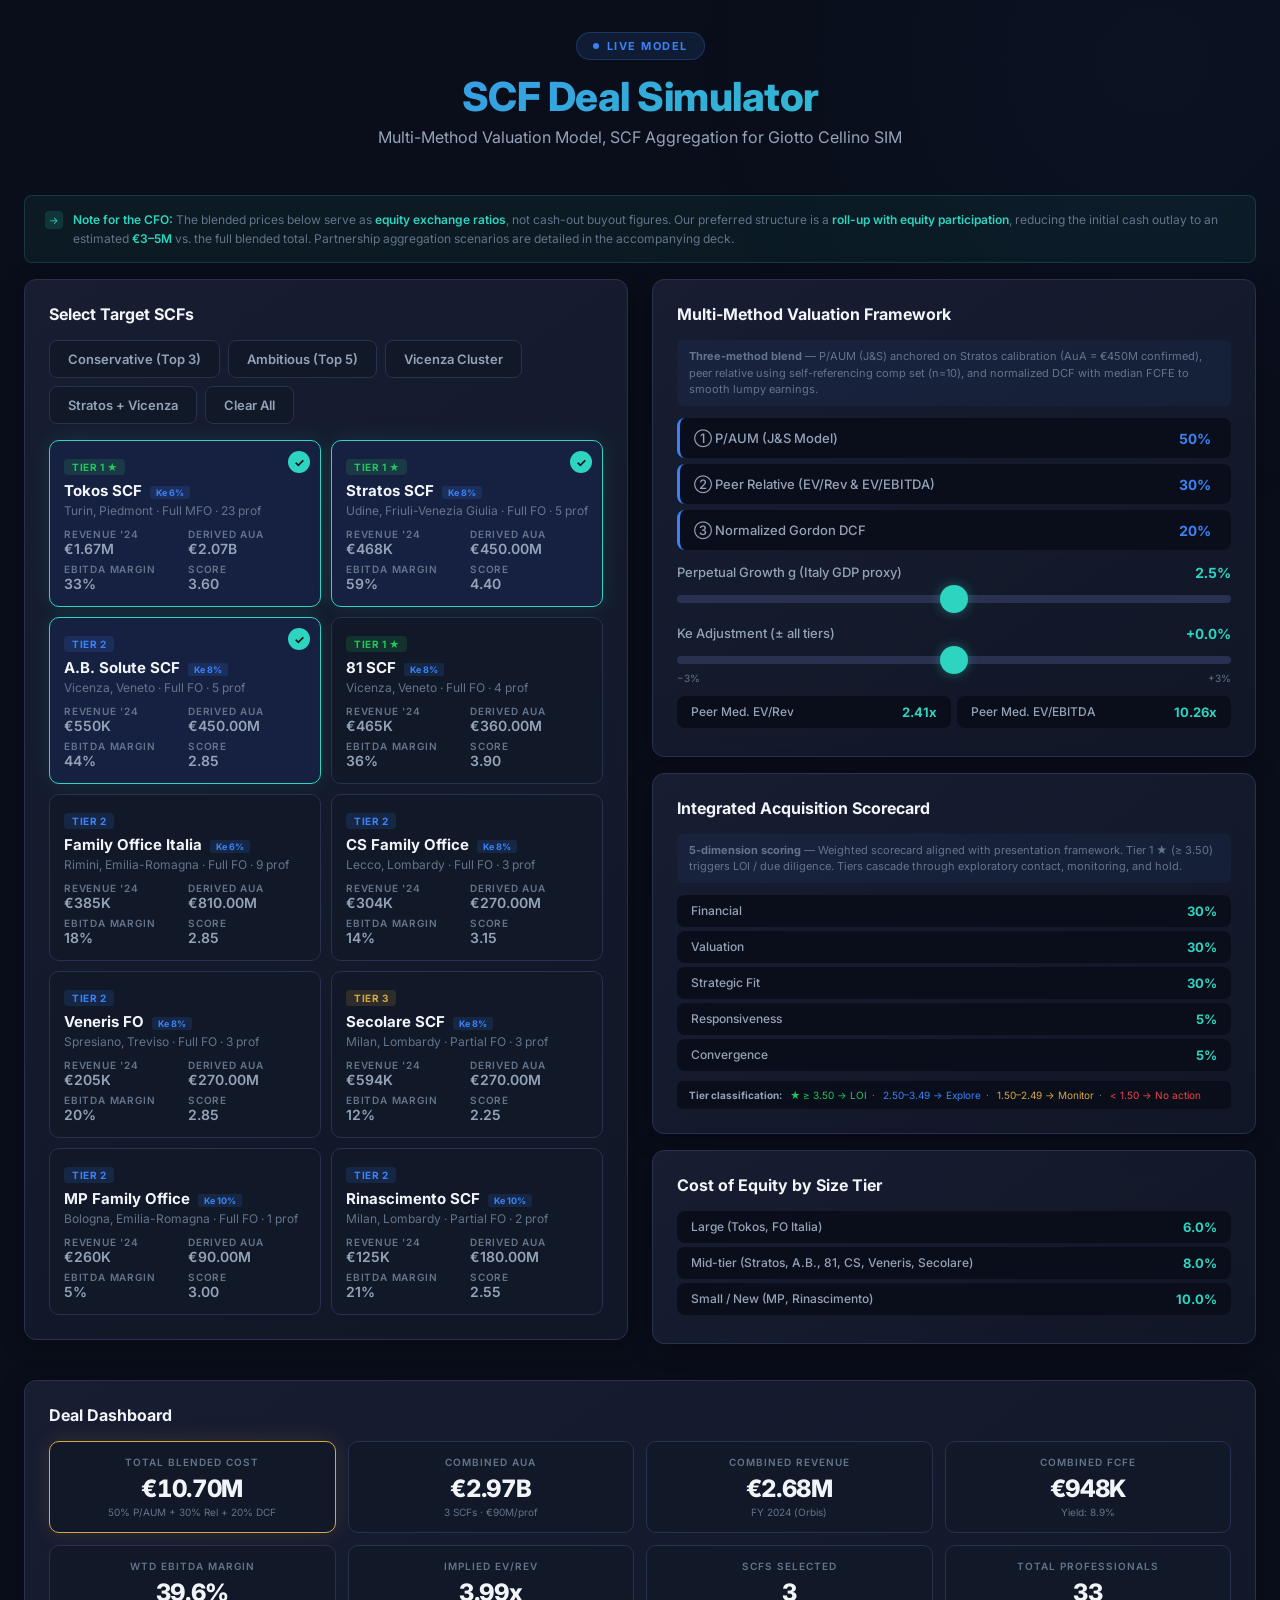
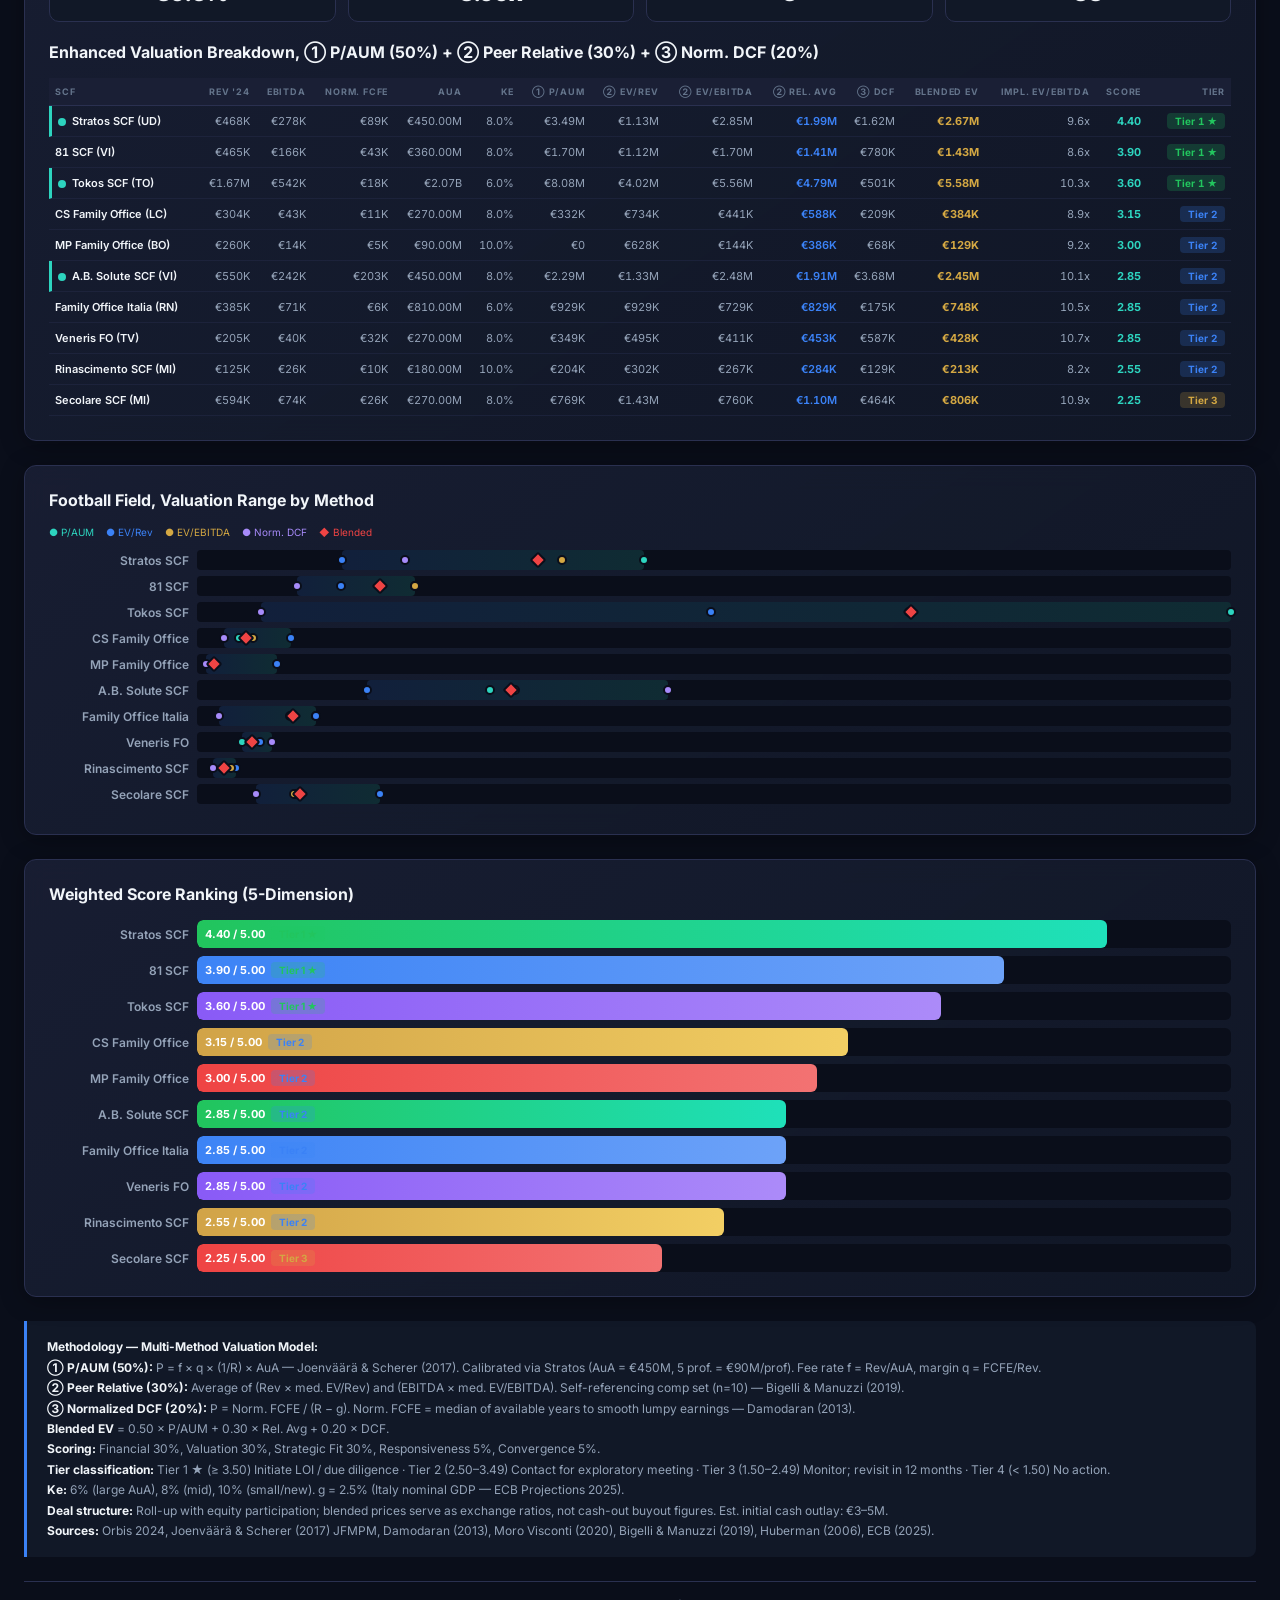
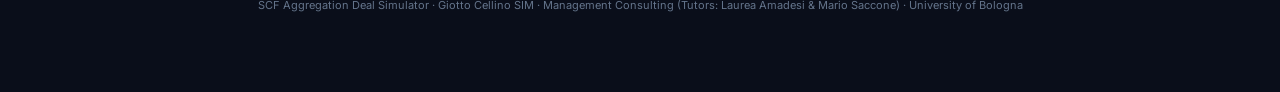
==== commit 2e59b265: "Update index.html" ====
--- a/index.html
+++ b/index.html
@@ -52,6 +52,7 @@
         .t1{background:rgba(34,197,94,.15);color:var(--green)}
         .t2{background:rgba(59,130,246,.15);color:var(--blue)}
         .t3{background:rgba(212,168,67,.15);color:var(--gold)}
+        .t4{background:rgba(239,68,68,.15);color:var(--red)}
         .scf .nm{font-size:15px;font-weight:700;margin-bottom:3px}
         .scf .loc{font-size:12px;color:var(--txt3);margin-bottom:10px}
         .scf .metrics{display:grid;grid-template-columns:1fr 1fr;gap:6px}
@@ -95,12 +96,6 @@
         @media(min-width:640px){.bar-name{width:140px;font-size:12px}}
         .bar-track{flex:1;height:28px;background:var(--bg);border-radius:6px;overflow:hidden}
         .bar-fill{height:100%;border-radius:6px;display:flex;align-items:center;padding-left:8px;font-size:11px;font-weight:700;color:#fff;white-space:nowrap;transition:width .5s cubic-bezier(.25,.46,.45,.94);min-width:fit-content}
-        .sens-wrap{overflow-x:auto;-webkit-overflow-scrolling:touch}
-        .sens{display:grid;gap:2px;font-size:11px;min-width:400px}
-        .sh{font-weight:700;color:var(--txt3);padding:8px;text-align:center;font-size:10px;text-transform:uppercase}
-        .srl{font-weight:600;color:var(--txt2);padding:8px 10px;display:flex;align-items:center;white-space:nowrap;font-size:11px}
-        .sc{padding:6px;text-align:center;font-weight:600;font-variant-numeric:tabular-nums;border-radius:4px;font-size:11px}
-        .sc.base{outline:2px solid var(--teal);font-weight:800}
         .meth{margin-top:16px;padding:16px 20px;background:var(--bg2);border-left:3px solid var(--blue);border-radius:0 8px 8px 0;font-size:12px;color:var(--txt2);line-height:1.7}
         .meth strong{color:var(--txt)}
         .ftr{text-align:center;margin-top:24px;padding-top:16px;border-top:1px solid var(--bdr);font-size:11px;color:var(--txt3)}
@@ -111,6 +106,7 @@
         .tier-tag.t1s{background:rgba(34,197,94,.2);color:var(--green)}
         .tier-tag.t2s{background:rgba(59,130,246,.2);color:var(--blue)}
         .tier-tag.t3s{background:rgba(212,168,67,.2);color:var(--gold)}
+        .tier-tag.t4s{background:rgba(239,68,68,.2);color:var(--red)}
         /* Football field */
         .ff-row{display:flex;align-items:center;gap:8px;margin-bottom:6px}
         .ff-name{width:100px;font-size:11px;font-weight:600;color:var(--txt2);text-align:right;flex-shrink:0;overflow:hidden;text-overflow:ellipsis;white-space:nowrap}
@@ -118,6 +114,11 @@
         .ff-track{flex:1;height:20px;position:relative;background:var(--bg);border-radius:4px;overflow:visible}
         .ff-bar{position:absolute;height:100%;border-radius:4px;opacity:.5}
         .ff-dot{position:absolute;width:10px;height:10px;border-radius:50%;top:50%;transform:translate(-50%,-50%);z-index:2;border:2px solid var(--bg)}
+        /* CFO hint banner */
+        .cfo-hint{margin-bottom:16px;padding:12px 16px;background:rgba(45,212,191,.06);border:1px solid rgba(45,212,191,.18);border-radius:8px;font-size:11px;color:var(--txt3);line-height:1.6;display:flex;align-items:flex-start;gap:10px}
+        .cfo-hint .hint-icon{flex-shrink:0;width:18px;height:18px;border-radius:4px;background:rgba(45,212,191,.15);display:flex;align-items:center;justify-content:center;font-size:10px;color:var(--teal);margin-top:1px}
+        .cfo-hint em{color:var(--teal);font-style:normal;font-weight:600}
+        @media(min-width:640px){.cfo-hint{padding:14px 20px;font-size:12px}}
     </style>
 </head>
 <body>
@@ -126,6 +127,12 @@
             <div class="badge">Live Model</div>
             <h1>SCF Deal Simulator</h1>
             <p>Multi-Method Valuation Model, SCF Aggregation for Giotto Cellino SIM</p>
+        </div>
+
+        <!-- CFO hint: partnership structure -->
+        <div class="cfo-hint">
+            <div class="hint-icon">→</div>
+            <div><em>Note for the CFO:</em> The blended prices below serve as <em>equity exchange ratios</em>, not cash-out buyout figures. Our preferred structure is a <em>roll-up with equity participation</em>, reducing the initial cash outlay to an estimated <em>€3–5M</em> vs. the full blended total. Partnership aggregation scenarios are detailed in the accompanying deck.</div>
         </div>
 
         <div class="grid2">
@@ -162,18 +169,24 @@
                     </div>
                 </div>
 
-                <!-- Scoring Framework -->
+                <!-- Scoring Framework — UPDATED: removed Confidence, weights = 30/30/30/5/5 -->
                 <div class="card" style="margin-bottom:0">
                     <div class="card-t">Integrated Acquisition Scorecard</div>
                     <div class="section-note">
-                        <strong>6-dimension scoring</strong> — Includes <em>Confidence</em> dimension (15%) measuring valuation convergence across methods. Higher confidence = tighter spread between min/max method prices.
+                        <strong>5-dimension scoring</strong> — Weighted scorecard aligned with presentation framework. Tier 1 ★ (≥ 3.50) triggers LOI / due diligence. Tiers cascade through exploratory contact, monitoring, and hold.
                     </div>
-                    <div class="scoring-row"><span class="lbl">Financial Attractiveness</span><span class="val">25% </span></div>
-                    <div class="scoring-row"><span class="lbl">Valuation</span><span class="val">25% </span></div>
-                    <div class="scoring-row"><span class="lbl">Strategic &amp; Regional Fit</span><span class="val">25% </span></div>
-                    <div class="scoring-row"><span class="lbl">Responsiveness</span><span class="val">5% </span></div>
-                    <div class="scoring-row"><span class="lbl">Convergence Willingness</span><span class="val">5% </span></div>
-                    <div class="scoring-row" style="border-left:2px solid var(--gold)"><span class="lbl">Confidence <span style="font-size:10px;color:var(--gold)">(NEW)</span></span><span class="val">15% </span></div>
+                    <div class="scoring-row"><span class="lbl">Financial</span><span class="val">30%</span></div>
+                    <div class="scoring-row"><span class="lbl">Valuation</span><span class="val">30%</span></div>
+                    <div class="scoring-row"><span class="lbl">Strategic Fit</span><span class="val">30%</span></div>
+                    <div class="scoring-row"><span class="lbl">Responsiveness</span><span class="val">5%</span></div>
+                    <div class="scoring-row"><span class="lbl">Convergence</span><span class="val">5%</span></div>
+                    <div style="margin-top:10px;font-size:10px;color:var(--txt3);padding:6px 12px;background:var(--bg);border-radius:6px;line-height:1.6">
+                        <strong style="color:var(--txt2)">Tier classification:</strong>&ensp;
+                        <span style="color:var(--green)">★ ≥ 3.50 → LOI</span>&ensp;·&ensp;
+                        <span style="color:var(--blue)">2.50–3.49 → Explore</span>&ensp;·&ensp;
+                        <span style="color:var(--gold)">1.50–2.49 → Monitor</span>&ensp;·&ensp;
+                        <span style="color:var(--red)">&lt; 1.50 → No action</span>
+                    </div>
                 </div>
 
                 <!-- Ke Table -->
@@ -190,7 +203,7 @@
             <div class="rtiles" id="tiles-top"></div>
             <div class="rtiles" id="tiles-bot"></div>
 
-            <div class="card-t" style="margin-top:20px">Enhanced Valuation Breakdown — ① P/AUM (50%) + ② Peer Relative (30%) + ③ Norm. DCF (20%)</div>
+            <div class="card-t" style="margin-top:20px">Enhanced Valuation Breakdown, ① P/AUM (50%) + ② Peer Relative (30%) + ③ Norm. DCF (20%)</div>
             <div class="tbl-wrap">
                 <table class="tbl">
                     <thead><tr>
@@ -206,7 +219,7 @@
 
         <!-- FOOTBALL FIELD -->
         <div class="card">
-            <div class="card-t">Football Field — Valuation Range by Method</div>
+            <div class="card-t">Football Field, Valuation Range by Method</div>
             <div style="display:flex;gap:12px;margin-bottom:12px;font-size:10px;flex-wrap:wrap">
                 <span style="color:var(--teal)">● P/AUM</span>
                 <span style="color:var(--blue)">● EV/Rev</span>
@@ -219,21 +232,8 @@
 
         <!-- RANKING -->
         <div class="card">
-            <div class="card-t">Weighted Score Ranking (6-Dimension)</div>
+            <div class="card-t">Weighted Score Ranking (5-Dimension)</div>
             <div class="bars" id="bars"></div>
-        </div>
-
-        <!-- SENSITIVITY -->
-        <div class="card">
-            <div class="card-t">Sensitivity — Stratos P/AUM: Fee Rate (f) vs. FCFE Margin (q)</div>
-            <p style="font-size:11px;color:var(--txt3);margin-bottom:12px">P/AUM price at R=8%, AuA=€450M. Base case highlighted.</p>
-            <div class="sens-wrap"><div class="sens" id="sens-paum"></div></div>
-        </div>
-
-        <div class="card">
-            <div class="card-t">Sensitivity — Stratos Norm. DCF: Ke vs. Growth (g)</div>
-            <p style="font-size:11px;color:var(--txt3);margin-bottom:12px">Normalized FCFE = €89,373 (median). Base case highlighted.</p>
-            <div class="sens-wrap"><div class="sens" id="sens-dcf"></div></div>
         </div>
 
         <div class="meth">
@@ -242,8 +242,10 @@
             <strong>② Peer Relative (30%):</strong> Average of (Rev × med. EV/Rev) and (EBITDA × med. EV/EBITDA). Self-referencing comp set (n=10) — Bigelli &amp; Manuzzi (2019).<br>
             <strong>③ Normalized DCF (20%):</strong> P = Norm. FCFE / (R − g). Norm. FCFE = median of available years to smooth lumpy earnings — Damodaran (2013).<br>
             <strong>Blended EV</strong> = 0.50 × P/AUM + 0.30 × Rel. Avg + 0.20 × DCF.<br>
-            <strong>Scoring:</strong> Financial 25%, Valuation 25%, Strategic Fit 25%, Responsiveness 5%, Convergence 5%, Confidence 15%.<br>
+            <strong>Scoring:</strong> Financial 30%, Valuation 30%, Strategic Fit 30%, Responsiveness 5%, Convergence 5%.<br>
+            <strong>Tier classification:</strong> Tier 1 ★ (≥ 3.50) Initiate LOI / due diligence · Tier 2 (2.50–3.49) Contact for exploratory meeting · Tier 3 (1.50–2.49) Monitor; revisit in 12 months · Tier 4 (&lt; 1.50) No action.<br>
             <strong>Ke:</strong> 6% (large AuA), 8% (mid), 10% (small/new). g = 2.5% (Italy nominal GDP — ECB Projections 2025).<br>
+            <strong>Deal structure:</strong> Roll-up with equity participation; blended prices serve as exchange ratios, not cash-out buyout figures. Est. initial cash outlay: €3–5M.<br>
             <strong>Sources:</strong> Orbis 2024, Joenväärä &amp; Scherer (2017) JFMPM, Damodaran (2013), Moro Visconti (2020), Bigelli &amp; Manuzzi (2019), Huberman (2006), ECB (2025).
         </div>
 
@@ -255,49 +257,49 @@
    DATA — Grounded from "Final Valuation" sheet of Management_consulting.xlsx
    All financials: Orbis 2024. AuA: Stratos calibration (90M/prof).
    Norm. FCFE: median of available years (smoothed).
-   Scores: Integrated Acquisition Scorecard (row 93+).
+   Scores: Integrated Acquisition Scorecard — updated weights 30/30/30/5/5.
    ================================================================== */
 const D = [
     { id:"tokos",name:"Tokos SCF",city:"TO",region:"Turin, Piedmont",tier:1,emp:23,
       rev:1665000,ebitda:542000,fcfe2024:484995,normFCFE:17549,cash:355352,
       aua:2070000000,ke:0.06,fo:"Full MFO",dist:36,
-      sF:5,sV:2,sS:5,sR:0,sC:0,sConf:1,action:"Contact for initial meeting" },
+      sF:5,sV:2,sS:5,sR:0,sC:0,action:"PRIORITY: Initiate LOI — anchor MFO asset" },
     { id:"stratos",name:"Stratos SCF",city:"UD",region:"Udine, Friuli-Venezia Giulia",tier:1,emp:5,
       rev:468000,ebitda:278000,fcfe2024:279383,normFCFE:89373,cash:339764,
       aua:450000000,ke:0.08,fo:"Full FO",dist:154,
-      sF:5,sV:3,sS:5,sR:5,sC:5,sConf:3,action:"PRIORITY: Initiate LOI" },
-    { id:"absolut",name:"A.B. Solute SCF",city:"VI",region:"Vicenza, Veneto",tier:1,emp:5,
+      sF:5,sV:3,sS:5,sR:5,sC:5,action:"PRIORITY: Initiate LOI" },
+    { id:"absolut",name:"A.B. Solute SCF",city:"VI",region:"Vicenza, Veneto",tier:2,emp:5,
       rev:550000,ebitda:242000,fcfe2024:183184,normFCFE:202593,cash:418947,
       aua:450000000,ke:0.08,fo:"Full FO",dist:40,
-      sF:4,sV:2,sS:3.5,sR:0,sC:0,sConf:3,action:"Contact for initial meeting" },
+      sF:4,sV:2,sS:3.5,sR:0,sC:0,action:"Contact for initial meeting" },
     { id:"81scf",name:"81 SCF",city:"VI",region:"Vicenza, Veneto",tier:1,emp:4,
       rev:465000,ebitda:166000,fcfe2024:136310,normFCFE:42873,cash:39805,
       aua:360000000,ke:0.08,fo:"Full FO",dist:34,
-      sF:4,sV:4,sS:5,sR:0,sC:0,sConf:5,action:"Contact for initial meeting" },
+      sF:4,sV:4,sS:5,sR:0,sC:0,action:"Contact for initial meeting" },
     { id:"foitalia",name:"Family Office Italia",city:"RN",region:"Rimini, Emilia-Romagna",tier:2,emp:9,
       rev:385000,ebitda:71000,fcfe2024:55764,normFCFE:6118,cash:78122,
       aua:810000000,ke:0.06,fo:"Full FO",dist:236,
-      sF:4,sV:2,sS:3.5,sR:0,sC:0,sConf:2,action:"Contact; assess Rimini synergies" },
+      sF:4,sV:2,sS:3.5,sR:0,sC:0,action:"Contact; assess Rimini synergies" },
     { id:"csfo",name:"CS Family Office",city:"LC",region:"Lecco, Lombardy",tier:2,emp:3,
       rev:304000,ebitda:43000,fcfe2024:26567,normFCFE:11482,cash:23854,
       aua:270000000,ke:0.08,fo:"Full FO",dist:228,
-      sF:3,sV:4,sS:3.5,sR:0,sC:0,sConf:1,action:"Hold; not in AssoSCF" },
+      sF:3,sV:4,sS:3.5,sR:0,sC:0,action:"Hold; not in AssoSCF" },
     { id:"veneris",name:"Veneris FO",city:"TV",region:"Spresiano, Treviso",tier:2,emp:3,
       rev:205000,ebitda:40000,fcfe2024:27906,normFCFE:32280,cash:38562,
       aua:270000000,ke:0.08,fo:"Full FO",dist:72,
-      sF:3,sV:2,sS:4.5,sR:0,sC:0,sConf:5,action:"Monitor; contact if cluster strategy" },
+      sF:3,sV:2,sS:4.5,sR:0,sC:0,action:"Monitor; contact if cluster strategy" },
     { id:"secolare",name:"Secolare SCF",city:"MI",region:"Milan, Lombardy",tier:3,emp:3,
       rev:594000,ebitda:74000,fcfe2024:61540,normFCFE:25503,cash:112831,
       aua:270000000,ke:0.08,fo:"Partial FO",dist:233,
-      sF:3,sV:2,sS:2.5,sR:0,sC:0,sConf:1,action:"Watch list; revisit in 12 months" },
-    { id:"mpfo",name:"MP Family Office",city:"BO",region:"Bologna, Emilia-Romagna",tier:3,emp:1,
+      sF:3,sV:2,sS:2.5,sR:0,sC:0,action:"Watch list; revisit in 12 months" },
+    { id:"mpfo",name:"MP Family Office",city:"BO",region:"Bologna, Emilia-Romagna",tier:2,emp:1,
       rev:260000,ebitda:14000,fcfe2024:-2341,normFCFE:5071,cash:8618,
       aua:90000000,ke:0.10,fo:"Full FO",dist:130,
-      sF:2,sV:4,sS:4,sR:0,sC:0,sConf:1,action:"No action — too early stage" },
-    { id:"rinascimento",name:"Rinascimento SCF",city:"MI",region:"Milan, Lombardy",tier:3,emp:2,
+      sF:2,sV:4,sS:4,sR:0,sC:0,action:"No action — too early stage" },
+    { id:"rinascimento",name:"Rinascimento SCF",city:"MI",region:"Milan, Lombardy",tier:2,emp:2,
       rev:125000,ebitda:26000,fcfe2024:20447,normFCFE:9671,cash:94739,
       aua:180000000,ke:0.10,fo:"Partial FO",dist:243,
-      sF:2,sV:4,sS:2.5,sR:0,sC:0,sConf:4,action:"No action — too small & partial" },
+      sF:2,sV:4,sS:2.5,sR:0,sC:0,action:"No action — too small & partial" },
 ];
 
 const SCENARIOS = {
@@ -323,9 +325,11 @@
     'linear-gradient(90deg,hsl(0,84%,60%),hsl(0,84%,70%))',
 ];
 
-// Locked weights
+// Locked valuation method weights
 const W_PAUM = 0.50, W_REL = 0.30, W_DCF = 0.20;
-const W_F=0.25, W_V=0.25, W_S=0.25, W_R=0.05, W_Cv=0.05, W_Conf=0.15;
+
+// UPDATED scoring weights: 30/30/30/5/5 — no Confidence
+const W_F=0.30, W_V=0.30, W_S=0.30, W_R=0.05, W_Cv=0.05;
 
 // Peer medians (self-referencing, computed from the 10-SCF universe)
 let PEER_EV_REV, PEER_EV_EBITDA;
@@ -356,12 +360,10 @@
     return s.length%2 ? s[m] : (s[m-1]+s[m])/2;
 }
 
-// Compute peer multiples from P/AUM anchor prices
 function computePeerMultiples(g, keAdj) {
     const evRevs = [], evEbitdas = [];
     D.forEach(s => {
         const R = Math.max(s.ke + keAdj, 0.01);
-        // P/AUM price for this SCF
         let pAUM = 0;
         if (R > 0 && s.fcfe2024 > 0) pAUM = s.fcfe2024 / R;
         if (pAUM > 0) {
@@ -378,25 +380,20 @@
     const f = s.aua > 0 ? s.rev / s.aua : 0;
     const q = s.rev > 0 ? s.fcfe2024 / s.rev : 0;
 
-    // ① P/AUM = f × q × (1/R) × AuA = FCFE / R
     let pAUM = 0;
     if (R > 0 && s.fcfe2024 > 0) pAUM = s.fcfe2024 / R;
 
-    // ② Peer Relative
     const evRev = s.rev * PEER_EV_REV;
     const evEbitda = s.ebitda * PEER_EV_EBITDA;
     const relAvg = (evRev + evEbitda) / 2;
 
-    // ③ Normalized DCF = Norm. FCFE / (R - g)
     let dcf = 0;
     if (R > g && s.normFCFE > 0) dcf = s.normFCFE / (R - g);
 
-    // Blended = 50% P/AUM + 30% Rel + 20% DCF
     const bl = W_PAUM * pAUM + W_REL * relAvg + W_DCF * dcf;
     const implEvEbitda = s.ebitda > 0 ? bl / s.ebitda : null;
     const implEvRev = s.rev > 0 ? bl / s.rev : null;
 
-    // Min/Max for football field
     const methods = [pAUM, evRev, evEbitda, dcf].filter(v => v > 0);
     const mn = methods.length ? Math.min(...methods) : 0;
     const mx = methods.length ? Math.max(...methods) : 0;
@@ -404,14 +401,24 @@
     return { f, q, R, pAUM, evRev, evEbitda, relAvg, dcf, bl, implEvEbitda, implEvRev, mn, mx };
 }
 
+// UPDATED: score uses 5 dimensions, no Confidence
 function score(s) {
-    return s.sF*W_F + s.sV*W_V + s.sS*W_S + s.sR*W_R + s.sC*W_Cv + s.sConf*W_Conf;
-}
-
+    return s.sF*W_F + s.sV*W_V + s.sS*W_S + s.sR*W_R + s.sC*W_Cv;
+}
+
+// UPDATED tier thresholds and labels
 function tierLabel(sc) {
     if (sc >= 3.50) return '<span class="tier-tag t1s">Tier 1 ★</span>';
     if (sc >= 2.50) return '<span class="tier-tag t2s">Tier 2</span>';
-    return '<span class="tier-tag t3s">Tier 3</span>';
+    if (sc >= 1.50) return '<span class="tier-tag t3s">Tier 3</span>';
+    return '<span class="tier-tag t4s">Tier 4</span>';
+}
+
+function tierNum(sc) {
+    if (sc >= 3.50) return 1;
+    if (sc >= 2.50) return 2;
+    if (sc >= 1.50) return 3;
+    return 4;
 }
 
 /* ==================================================================
@@ -448,14 +455,14 @@
     D.forEach(s => {
         const isSel = sel.has(s.id);
         const margin = ((s.ebitda/s.rev)*100).toFixed(0)+'%';
-        const feeRate = s.aua>0 ? ((s.rev/s.aua)*100).toFixed(3)+'%' : '—';
         const sc = score(s);
+        const tn = tierNum(sc);
         const d = document.createElement('div');
         d.className = 'scf'+(isSel?' sel':'');
         d.onclick = () => { if(sel.has(s.id))sel.delete(s.id);else sel.add(s.id);render(); };
         d.innerHTML = `
 <div class="chk">✓</div>
-<span class="tier t${s.tier}">Tier ${s.tier}</span>
+<span class="tier t${tn}">Tier ${tn}${tn===1?' ★':''}</span>
 <div class="nm">${s.name} <span class="ke-badge">Ke ${(s.ke*100).toFixed(0)}%</span></div>
 <div class="loc">${s.region} · ${s.fo} · ${s.emp} prof</div>
 <div class="metrics">
@@ -473,7 +480,6 @@
     document.getElementById('v-grow').textContent = (p.g*100).toFixed(1)+'%';
     document.getElementById('v-ke-adj').textContent = (p.keAdj>=0?'+':'')+(p.keAdj*100).toFixed(1)+'%';
 
-    // Compute peer multiples first
     computePeerMultiples(p.g, p.keAdj);
     document.getElementById('v-evrev').textContent = PEER_EV_REV.toFixed(2)+'x';
     document.getElementById('v-evebitda').textContent = PEER_EV_EBITDA.toFixed(2)+'x';
@@ -561,51 +567,6 @@
 <div class="bar-track"><div class="bar-fill" style="width:${pct}%;background:${BAR_COLORS[i%BAR_COLORS.length]}">${v.sc.toFixed(2)} / 5.00 ${tierLabel(v.sc)}</div></div>
 </div>`;
     }).join('');
-
-    // Sensitivity 1: Stratos P/AUM — f vs q
-    const fees = [0.0008,0.0009,0.00104,0.0012,0.0014];
-    const qs = [0.35,0.45,0.50,0.597,0.65,0.75];
-    const sG1 = document.getElementById('sens-paum');
-    sG1.style.gridTemplateColumns = `auto repeat(${qs.length},1fr)`;
-    let h1 = '<div class="sh">f \\ q</div>';
-    qs.forEach(q => h1 += `<div class="sh">${(q*100).toFixed(1)}%</div>`);
-    const allV1 = fees.map(f => qs.map(q => f * q * (1/0.08) * 450000000));
-    const flat1 = allV1.flat();
-    const mn1=Math.min(...flat1),mx1=Math.max(...flat1);
-    fees.forEach((f,ri) => {
-        h1 += `<div class="srl">${(f*100).toFixed(2)}%</div>`;
-        qs.forEach((q,fi) => {
-            const v = allV1[ri][fi];
-            const ratio = mx1>mn1?(v-mn1)/(mx1-mn1):.5;
-            const hue = (1-ratio)*120;
-            const isBase = Math.abs(f-0.00104)<0.00001 && Math.abs(q-0.597)<0.001;
-            h1 += `<div class="sc${isBase?' base':''}" style="background:hsla(${hue},70%,40%,.25)">${fmt(v)}</div>`;
-        });
-    });
-    sG1.innerHTML = h1;
-
-    // Sensitivity 2: Stratos Norm DCF — R vs g
-    const rs = [0.06,0.07,0.08,0.09,0.10];
-    const gs = [0.015,0.02,0.025,0.03];
-    const normFCFE_stratos = 89373;
-    const sG2 = document.getElementById('sens-dcf');
-    sG2.style.gridTemplateColumns = `auto repeat(${gs.length},1fr)`;
-    let h2 = '<div class="sh">Ke \\ g</div>';
-    gs.forEach(gv => h2 += `<div class="sh">${(gv*100).toFixed(1)}%</div>`);
-    const allV2 = rs.map(r => gs.map(gv => r>gv ? normFCFE_stratos/(r-gv) : Infinity));
-    const flat2 = allV2.flat().filter(v=>isFinite(v));
-    const mn2=Math.min(...flat2),mx2=Math.max(...flat2);
-    rs.forEach((r,ri) => {
-        h2 += `<div class="srl">${(r*100).toFixed(0)}%</div>`;
-        gs.forEach((gv,fi) => {
-            const v = allV2[ri][fi];
-            const ratio = mx2>mn2?(v-mn2)/(mx2-mn2):.5;
-            const hue = (1-ratio)*120;
-            const isBase = Math.abs(r-0.08)<0.001 && Math.abs(gv-0.025)<0.001;
-            h2 += `<div class="sc${isBase?' base':''}" style="background:hsla(${hue},70%,40%,.25)">${isFinite(v)?fmt(v):'∞'}</div>`;
-        });
-    });
-    sG2.innerHTML = h2;
 }
 
 function up() { render(); }
